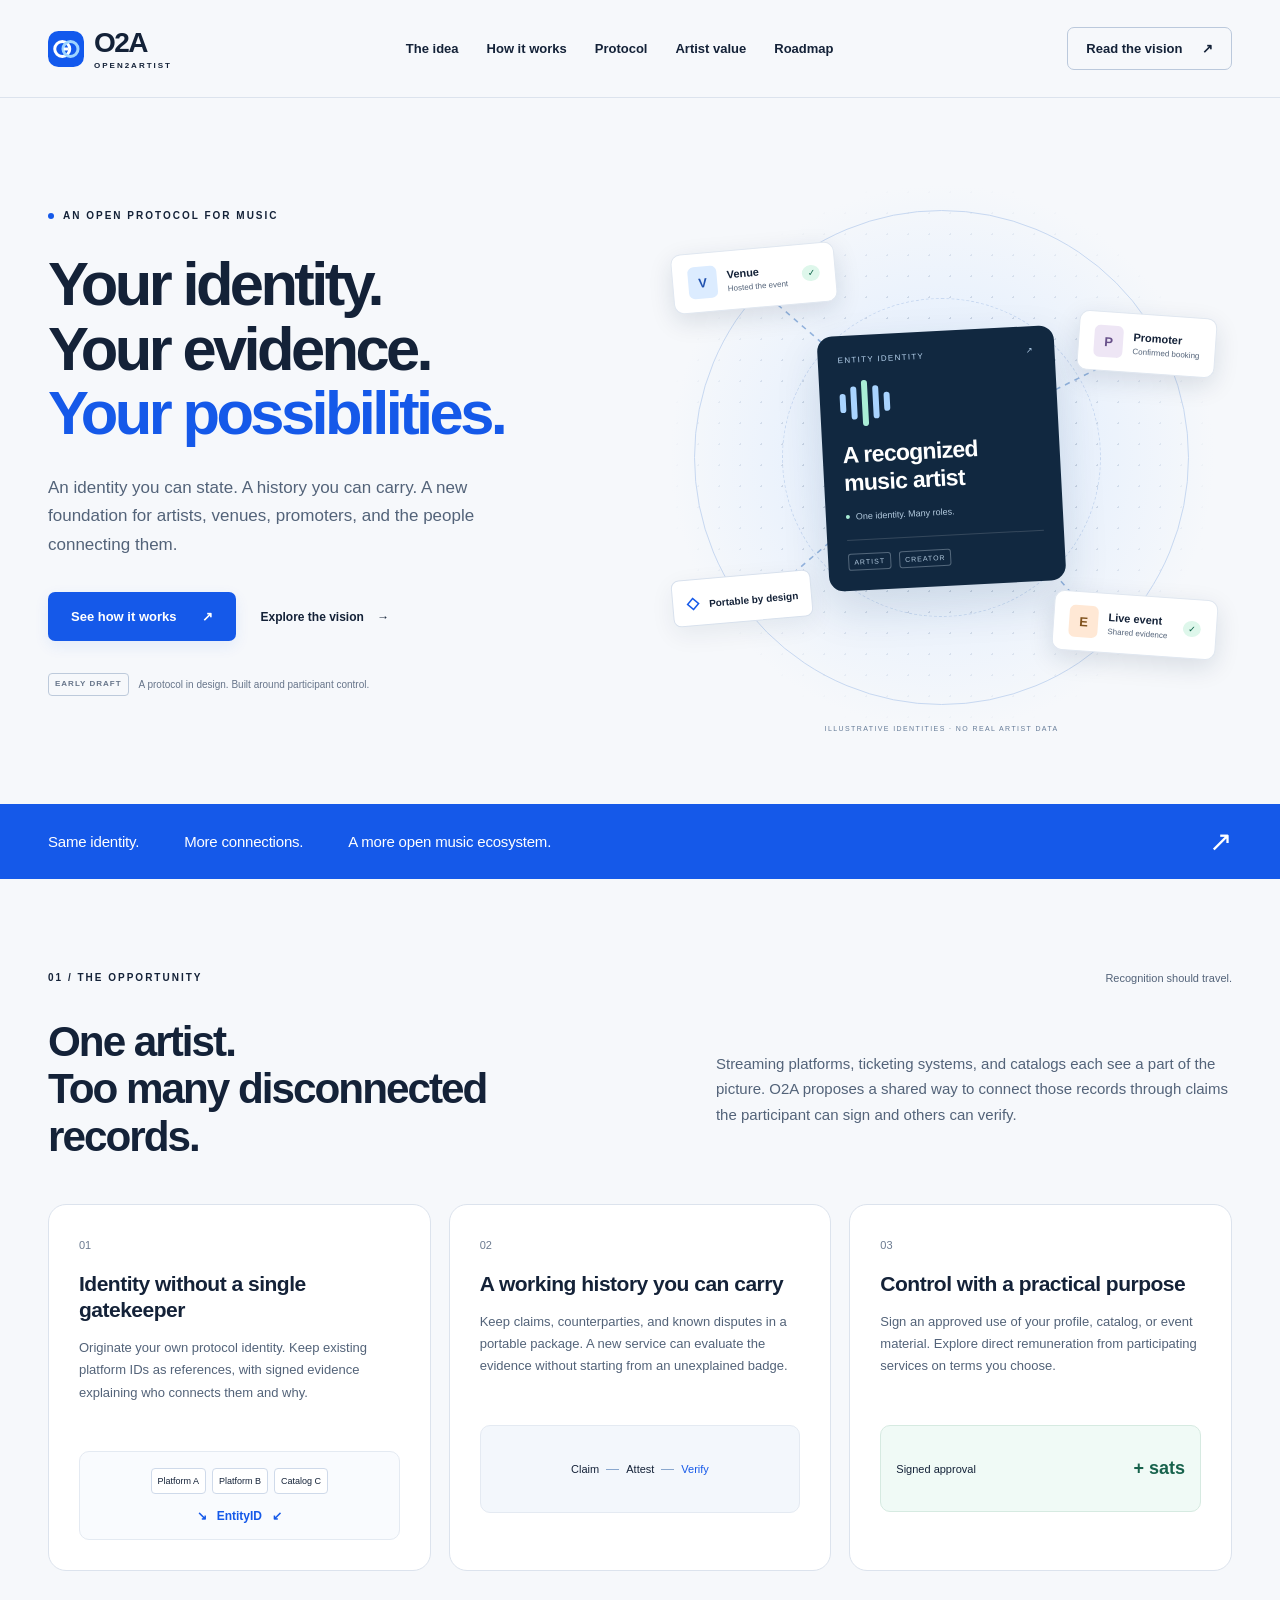
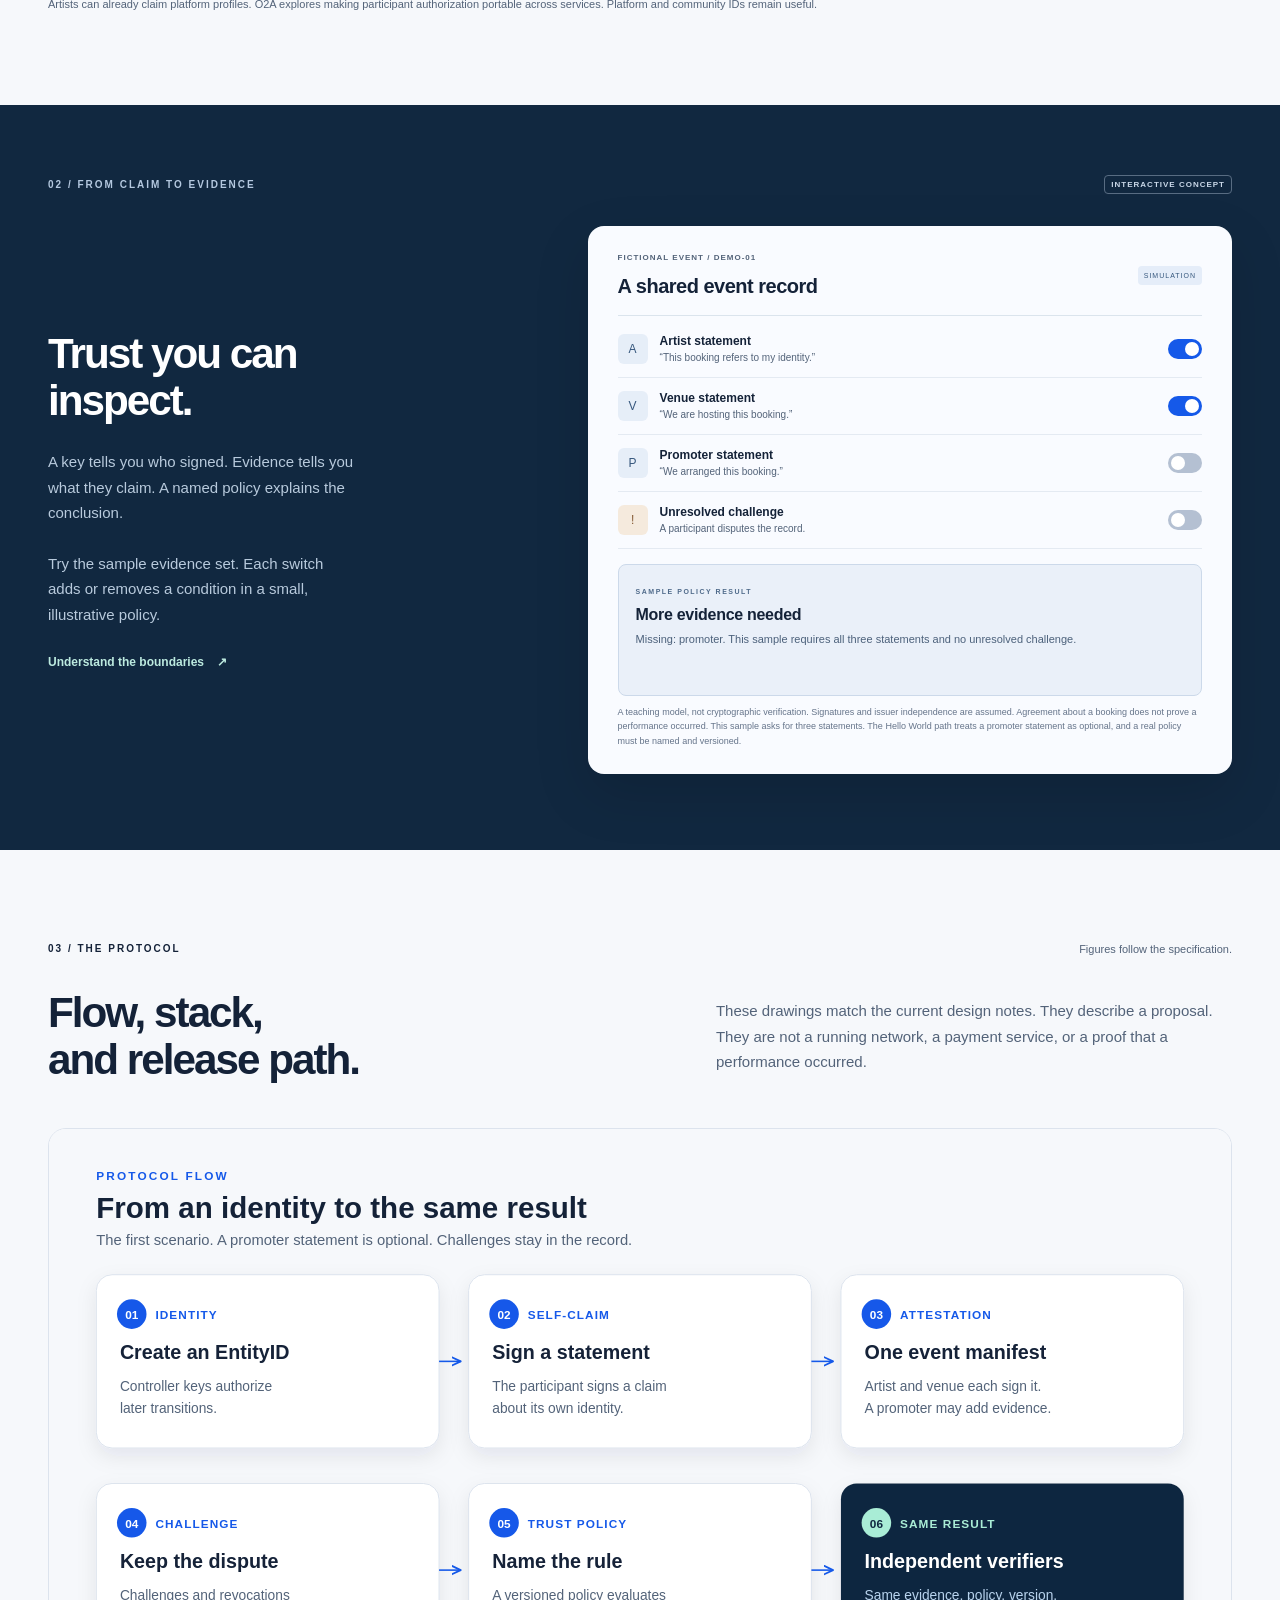
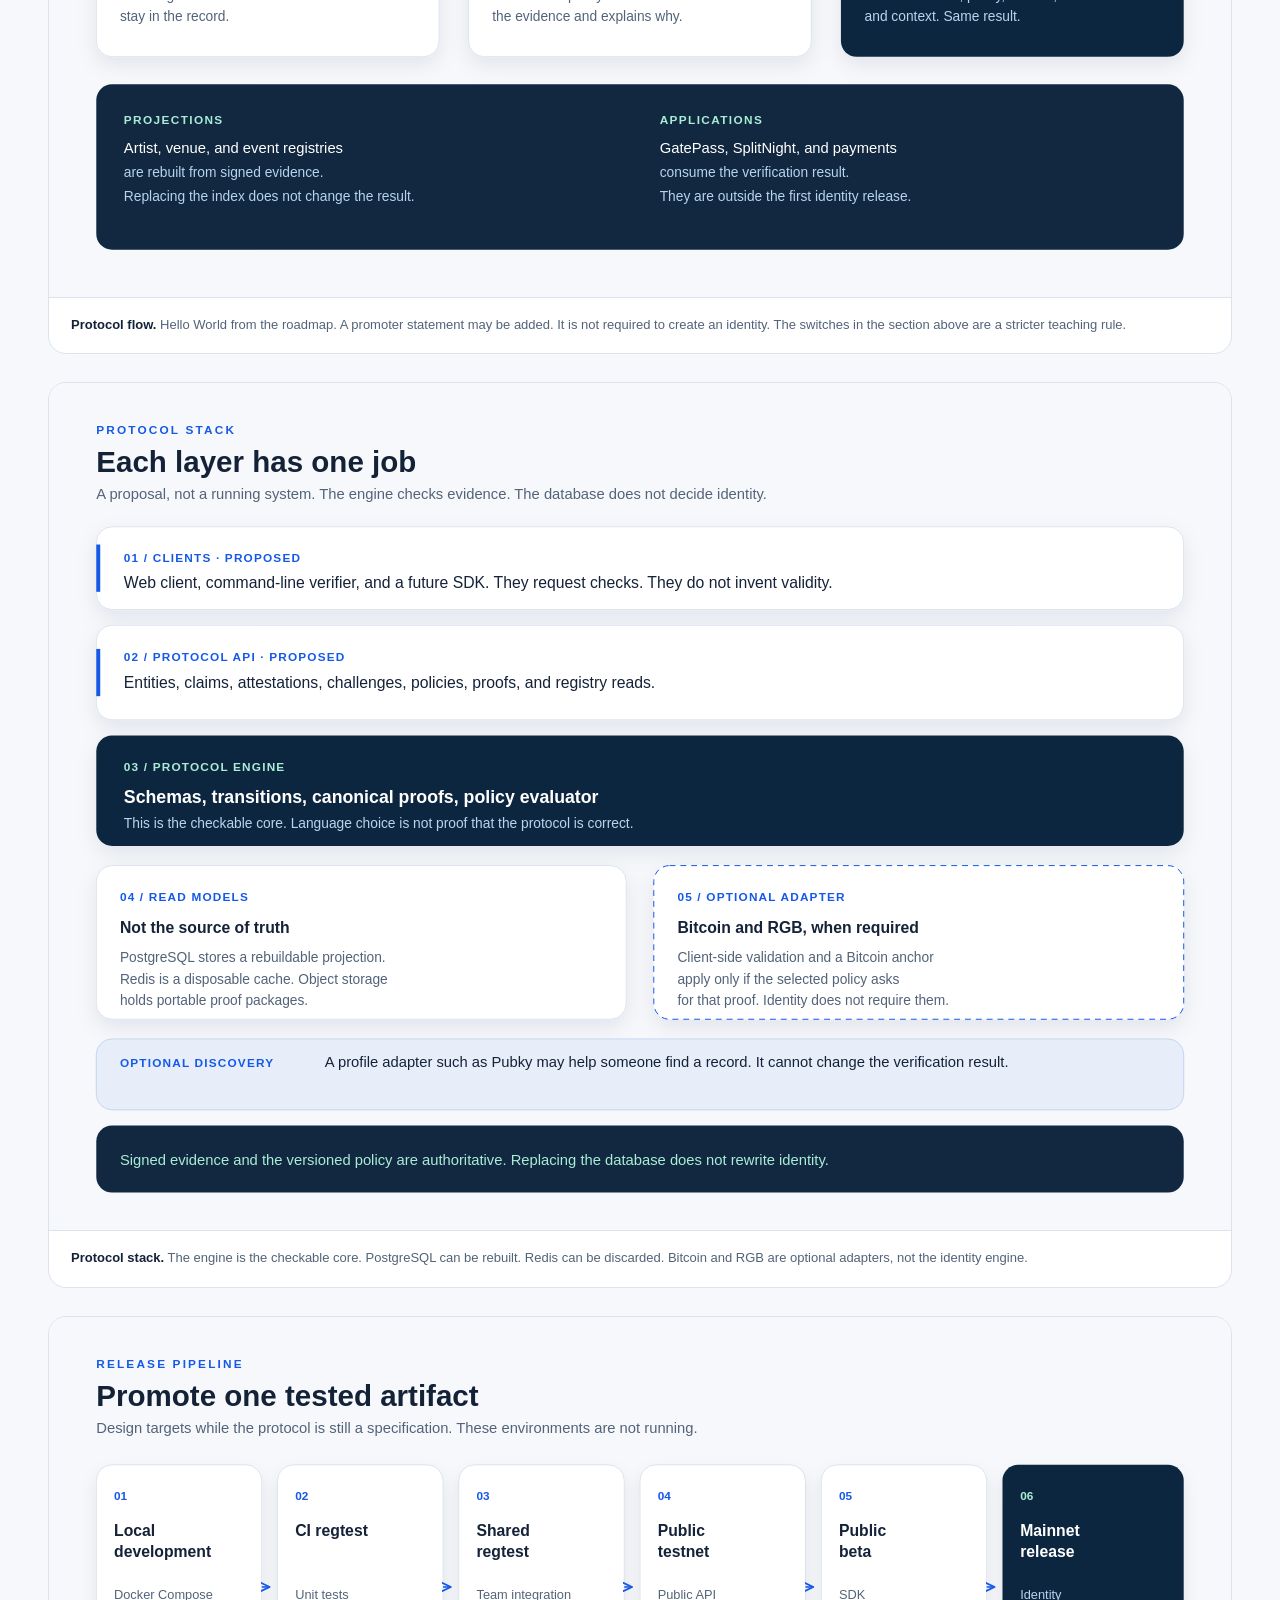
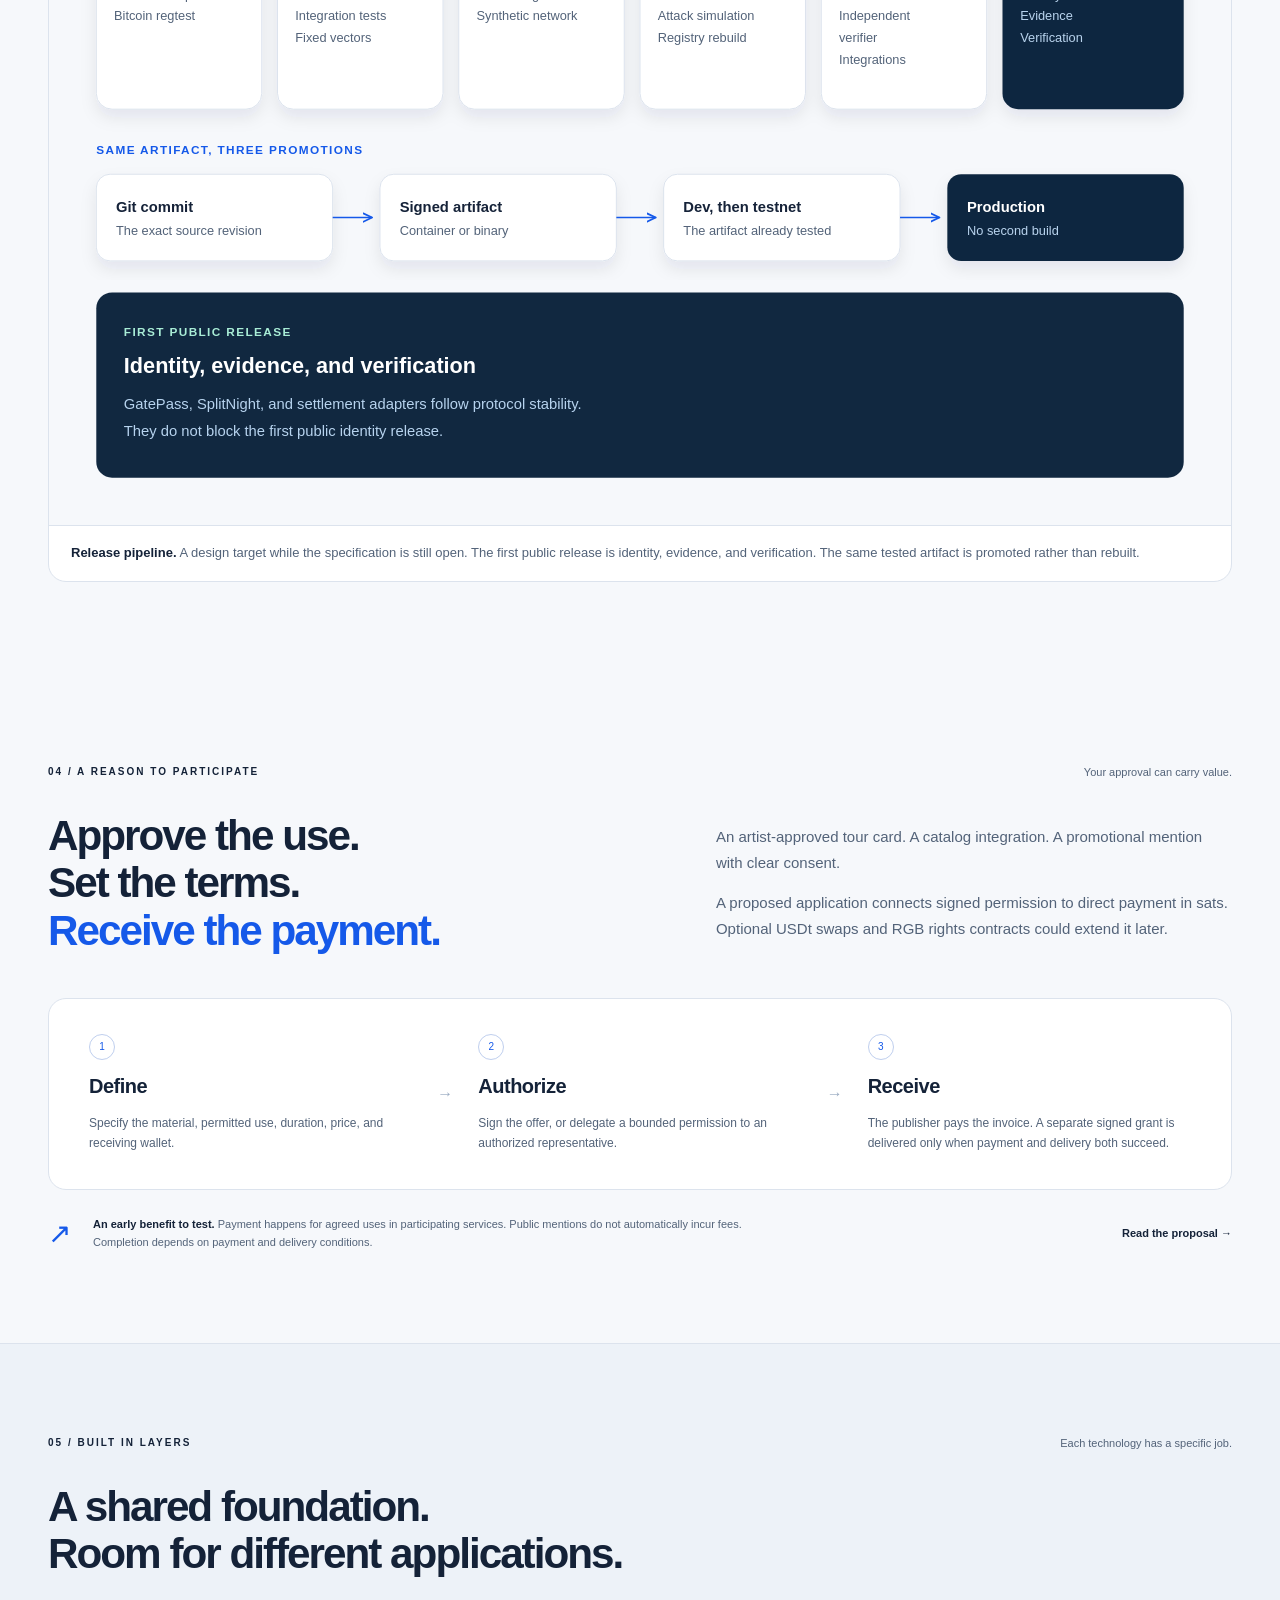
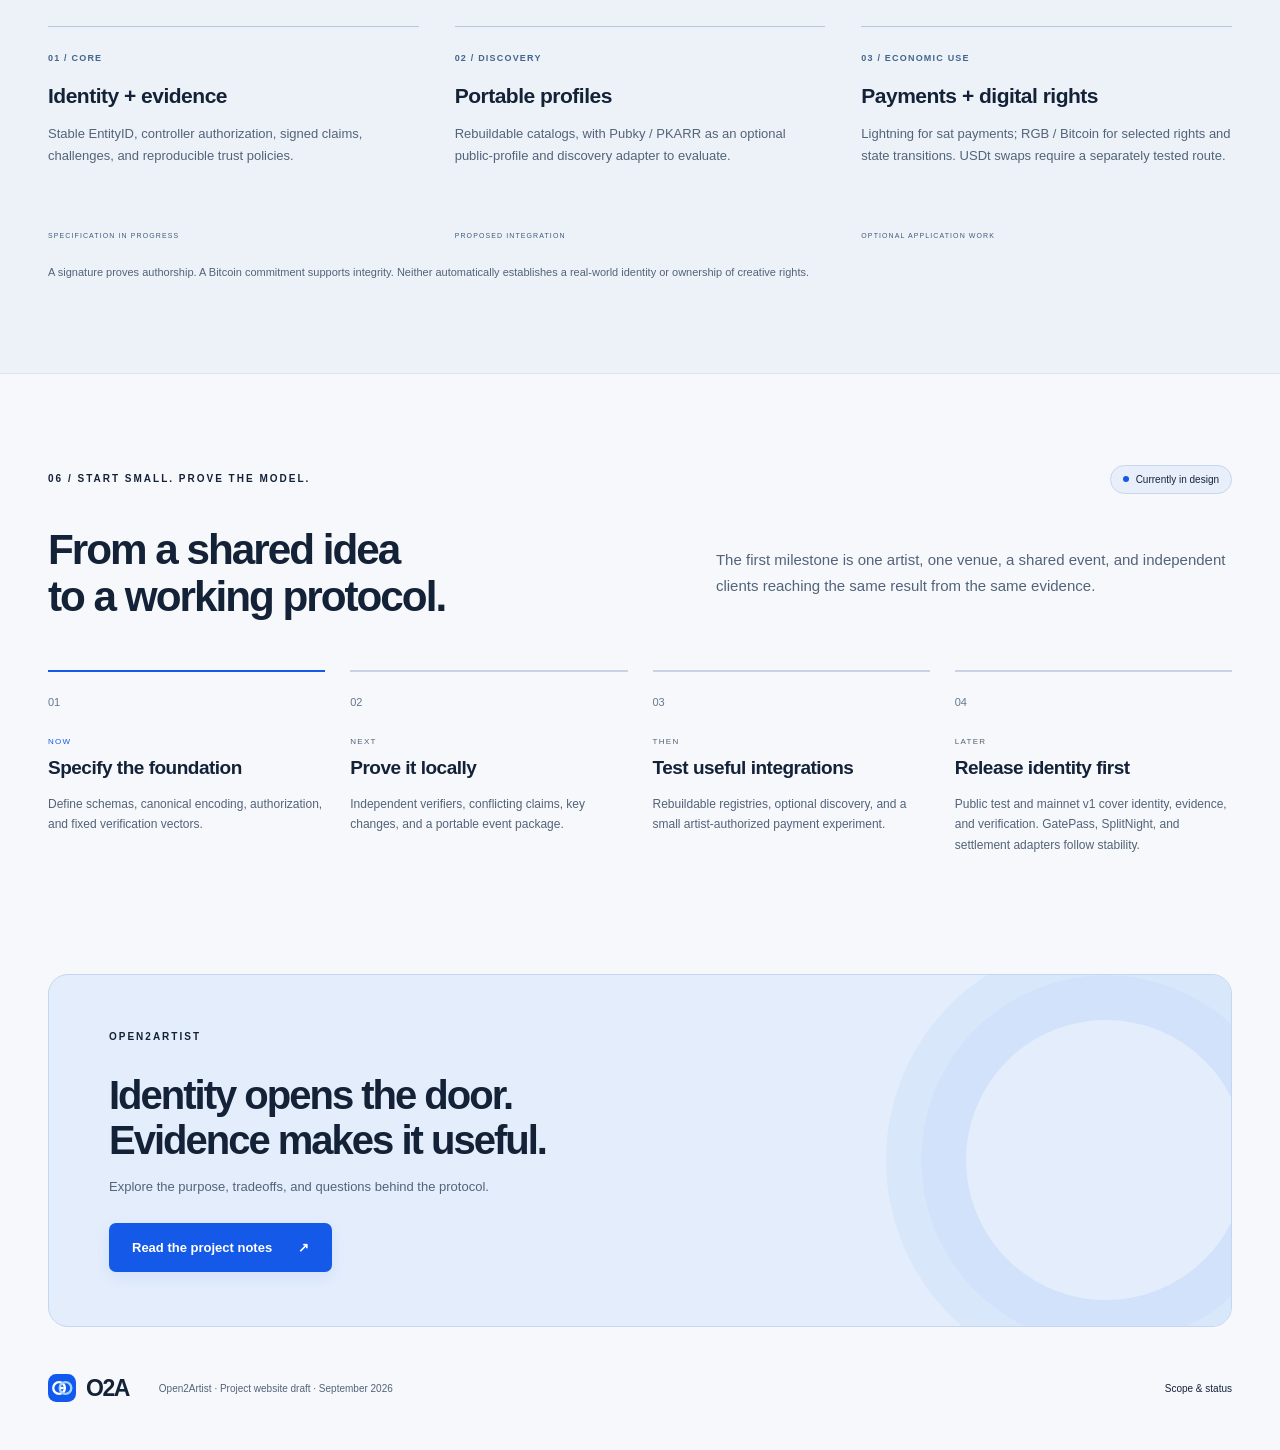
==== site/index.html @ 9af88894 "Align the site and diagrams with the specification. The Hello World path, stack authority boundary, " ====
<!doctype html>
<html lang="en">
<head>
  <meta charset="utf-8">
  <meta name="viewport" content="width=device-width, initial-scale=1">
  <meta name="description" content="Open2Artist is a proposed open protocol for artist-controlled identity, portable evidence, and new possibilities across the music ecosystem.">
  <meta name="robots" content="noindex, nofollow">
  <meta name="theme-color" content="#f6f8fb">
  <title>O2A — Identity that moves with you</title>
  <link rel="icon" href="assets/mark.svg" type="image/svg+xml">
  <link rel="stylesheet" href="assets/style.css">
  <script src="assets/site.js" defer></script>
</head>
<body>
  <a class="skip" href="#main">Skip to content</a>
  <header class="header">
    <a class="brand" href="index.html" aria-label="O2A Open2Artist home"><img src="assets/mark.svg" width="36" height="36" alt=""><span>O2A<span class="brand-sub">OPEN2ARTIST</span></span></a>
    <nav aria-label="Main navigation"><a href="#idea">The idea</a><a href="#evidence">How it works</a><a href="#protocol">Protocol</a><a href="#value">Artist value</a><a href="#roadmap">Roadmap</a></nav>
    <a class="nav-cta" href="guide.html">Read the vision <span aria-hidden="true">↗</span></a>
  </header>
  <main id="main">
    <section class="hero wrap" aria-labelledby="hero-title">
      <div class="hero-copy">
        <p class="eyebrow"><span class="dot"></span> AN OPEN PROTOCOL FOR MUSIC</p>
        <h1 id="hero-title">Your identity.<br>Your evidence.<br><span>Your possibilities.</span></h1>
        <p class="hero-text">An identity you can state. A history you can carry. A new foundation for artists, venues, promoters, and the people connecting them.</p>
        <div class="actions"><a class="button primary" href="#evidence">See how it works <span aria-hidden="true">↗</span></a><a class="text-link" href="guide.html">Explore the vision <span aria-hidden="true">→</span></a></div>
        <p class="draft-note"><span class="mini-tag">EARLY DRAFT</span> A protocol in design. Built around participant control.</p>
      </div>
      <div class="network" aria-label="Concept illustration: an artist connects signed evidence from a venue, promoter, and event to one portable identity.">
        <div class="network-grid"></div><div class="orbit orbit-one"></div><div class="orbit orbit-two"></div>
        <svg class="connections" viewBox="0 0 520 520" aria-hidden="true"><path d="M260 250L100 112M260 250L420 170M260 250L410 420M260 250L90 395"/><circle cx="181" cy="182" r="5"/><circle cx="342" cy="209" r="5"/><circle cx="332" cy="333" r="5"/><circle cx="171" cy="326" r="5"/></svg>
        <div class="node node-venue"><span class="node-icon">V</span><div><strong>Venue</strong><small>Hosted the event</small></div><span class="check" aria-label="signed">✓</span></div>
        <div class="node node-promoter"><span class="node-icon purple">P</span><div><strong>Promoter</strong><small>Confirmed booking</small></div></div>
        <div class="identity-card"><div class="identity-top"><span>ENTITY IDENTITY</span><span aria-hidden="true">↗</span></div><div class="artist-symbol" aria-hidden="true"><i></i><i></i><i></i><i></i><i></i></div><strong>A recognized<br>music artist</strong><div class="id-caption"><span class="dot"></span> One identity. Many roles.</div><div class="identity-bottom"><span>ARTIST</span><span>CREATOR</span></div></div>
        <div class="node node-event"><span class="node-icon peach">E</span><div><strong>Live event</strong><small>Shared evidence</small></div><span class="check" aria-label="signed">✓</span></div>
        <div class="proof-chip"><span class="proof-icon" aria-hidden="true">◇</span> Portable by design</div>
        <span class="network-caption">ILLUSTRATIVE IDENTITIES · NO REAL ARTIST DATA</span>
      </div>
    </section>
    <div class="principle-strip"><div class="wrap strip-inner"><span>Same identity.</span><span>More connections.</span><span>A more open music ecosystem.</span><span class="strip-arrow" aria-hidden="true">↗</span></div></div>

    <section class="section wrap" id="idea" aria-labelledby="idea-title">
      <div class="section-top"><p class="eyebrow">01 / THE OPPORTUNITY</p><span class="section-note">Recognition should travel.</span></div>
      <div class="split-heading"><h2 id="idea-title">One artist.<br>Too many disconnected records.</h2><p>Streaming platforms, ticketing systems, and catalogs each see a part of the picture. O2A proposes a shared way to connect those records through claims the participant can sign and others can verify.</p></div>
      <div class="problem-grid">
        <article class="problem-card"><span class="card-number">01</span><h3>Identity without a single gatekeeper</h3><p>Originate your own protocol identity. Keep existing platform IDs as references, with signed evidence explaining who connects them and why.</p><div class="mini-ids" aria-hidden="true"><span>Platform A</span><span>Platform B</span><span>Catalog C</span><b>↘ &nbsp; EntityID &nbsp; ↙</b></div></article>
        <article class="problem-card"><span class="card-number">02</span><h3>A working history you can carry</h3><p>Keep claims, counterparties, and known disputes in a portable package. A new service can evaluate the evidence without starting from an unexplained badge.</p><div class="mini-history" aria-hidden="true"><span>Claim</span><i></i><span>Attest</span><i></i><span>Verify</span></div></article>
        <article class="problem-card"><span class="card-number">03</span><h3>Control with a practical purpose</h3><p>Sign an approved use of your profile, catalog, or event material. Explore direct remuneration from participating services on terms you choose.</p><div class="mini-payment" aria-hidden="true"><span>Signed approval</span><b>+ sats</b></div></article>
      </div>
      <p class="section-footnote">Artists can already claim platform profiles. O2A explores making participant authorization portable across services. Platform and community IDs remain useful.</p>
    </section>

    <section class="evidence-section" id="evidence" aria-labelledby="evidence-title"><div class="wrap">
      <div class="section-top"><p class="eyebrow">02 / FROM CLAIM TO EVIDENCE</p><span class="mini-tag light">INTERACTIVE CONCEPT</span></div>
      <div class="evidence-layout"><div class="evidence-copy"><h2 id="evidence-title">Trust you can<br>inspect.</h2><p>A key tells you who signed. Evidence tells you what they claim. A named policy explains the conclusion.</p><p>Try the sample evidence set. Each switch adds or removes a condition in a small, illustrative policy.</p><a class="text-link on-dark" href="guide.html#verification">Understand the boundaries <span aria-hidden="true">↗</span></a></div>
        <div class="demo"><div class="demo-heading"><div><span class="eyebrow">FICTIONAL EVENT / DEMO-01</span><h3>A shared event record</h3></div><span class="demo-label">SIMULATION</span></div>
          <noscript><p>The controls require JavaScript. The initial example includes an artist and venue statement but no promoter statement; the sample policy is not yet satisfied.</p></noscript>
          <fieldset><legend class="sr-only">Sample evidence inputs</legend>
            <label class="evidence-row"><span class="evidence-icon">A</span><span><strong>Artist statement</strong><small>“This booking refers to my identity.”</small></span><input type="checkbox" name="artist" checked><span class="toggle" aria-hidden="true"></span></label>
            <label class="evidence-row"><span class="evidence-icon">V</span><span><strong>Venue statement</strong><small>“We are hosting this booking.”</small></span><input type="checkbox" name="venue" checked><span class="toggle" aria-hidden="true"></span></label>
            <label class="evidence-row"><span class="evidence-icon">P</span><span><strong>Promoter statement</strong><small>“We arranged this booking.”</small></span><input type="checkbox" name="promoter"><span class="toggle" aria-hidden="true"></span></label>
            <label class="evidence-row dispute-row"><span class="evidence-icon">!</span><span><strong>Unresolved challenge</strong><small>A participant disputes the record.</small></span><input type="checkbox" name="challenge"><span class="toggle" aria-hidden="true"></span></label>
          </fieldset>
          <div class="result" aria-live="polite" aria-atomic="true"><span class="result-label">SAMPLE POLICY RESULT</span><strong id="result-title">More evidence needed</strong><p id="result-detail">The promoter statement is missing. This sample requires all three statements and no unresolved challenge.</p></div>
          <p class="demo-disclaimer">A teaching model, not cryptographic verification. Signatures and issuer independence are assumed. Agreement about a booking does not prove a performance occurred. This sample asks for three statements. The Hello World path treats a promoter statement as optional, and a real policy must be named and versioned.</p>
        </div>
      </div>
    </div></section>

    <section class="section wrap" id="protocol" aria-labelledby="protocol-title">
      <div class="section-top"><p class="eyebrow">03 / THE PROTOCOL</p><span class="section-note">Figures follow the specification.</span></div>
      <div class="split-heading"><h2 id="protocol-title">Flow, stack,<br>and release path.</h2><p>These drawings match the current design notes. They describe a proposal. They are not a running network, a payment service, or a proof that a performance occurred.</p></div>
      <p class="diagram-hint">Swipe each figure sideways to read it.</p>
      <div class="diagram-list">
        <figure class="diagram" id="flow">
          <img src="assets/protocol-flow.svg" width="1200" height="780" alt="Protocol flow in six steps: create an EntityID, sign a self-claim, have the artist and venue sign one event manifest with an optional promoter statement, keep challenges on the record, evaluate a named policy, and require independent verifiers to return the same result. Registries are projections. Applications sit outside the first identity release.">
          <figcaption><strong>Protocol flow.</strong> Hello World from the roadmap. A promoter statement may be added. It is not required to create an identity. The switches in the section above are a stricter teaching rule.</figcaption>
        </figure>
        <figure class="diagram" id="stack">
          <img src="assets/protocol-stack.svg" width="1200" height="860" alt="Proposed protocol stack: clients and a protocol API call a protocol engine of schemas, transitions, canonical proofs, and a policy evaluator. PostgreSQL, Redis, and object storage are read models, not authority. Bitcoin and RGB apply only when a policy requires that proof. A discovery adapter such as Pubky cannot change the verification result.">
          <figcaption><strong>Protocol stack.</strong> The engine is the checkable core. PostgreSQL can be rebuilt. Redis can be discarded. Bitcoin and RGB are optional adapters, not the identity engine.</figcaption>
        </figure>
        <figure class="diagram" id="pipeline">
          <img src="assets/protocol-pipeline.svg" width="1200" height="820" alt="Proposed release pipeline: local development, CI regtest, shared regtest, public testnet, public beta, then a mainnet release limited to identity, evidence, and verification. One signed artifact is promoted from a git commit through dev and testnet to production. GatePass and SplitNight do not block that release.">
          <figcaption><strong>Release pipeline.</strong> A design target while the specification is still open. The first public release is identity, evidence, and verification. The same tested artifact is promoted rather than rebuilt.</figcaption>
        </figure>
      </div>
    </section>

    <section class="section wrap" id="value" aria-labelledby="value-title">
      <div class="section-top"><p class="eyebrow">04 / A REASON TO PARTICIPATE</p><span class="section-note">Your approval can carry value.</span></div>
      <div class="split-heading"><h2 id="value-title">Approve the use.<br>Set the terms.<br><span class="blue">Receive the payment.</span></h2><div><p>An artist-approved tour card. A catalog integration. A promotional mention with clear consent.</p><p>A proposed application connects signed permission to direct payment in sats. Optional USDt swaps and RGB rights contracts could extend it later.</p></div></div>
      <div class="permission-flow"><article><span class="step-number">1</span><h3>Define</h3><p>Specify the material, permitted use, duration, price, and receiving wallet.</p></article><span class="flow-arrow" aria-hidden="true">→</span><article><span class="step-number">2</span><h3>Authorize</h3><p>Sign the offer, or delegate a bounded permission to an authorized representative.</p></article><span class="flow-arrow" aria-hidden="true">→</span><article><span class="step-number">3</span><h3>Receive</h3><p>The publisher pays the invoice. A separate signed grant is delivered only when payment and delivery both succeed.</p></article></div>
      <div class="value-note"><span class="note-symbol" aria-hidden="true">↗</span><p><strong>An early benefit to test.</strong> Payment happens for agreed uses in participating services. Public mentions do not automatically incur fees. Completion depends on payment and delivery conditions.</p><a href="guide.html#payments">Read the proposal <span aria-hidden="true">→</span></a></div>
    </section>

    <section class="technology-section"><div class="wrap section" aria-labelledby="technology-title"><div class="section-top"><p class="eyebrow">05 / BUILT IN LAYERS</p><span class="section-note">Each technology has a specific job.</span></div><h2 id="technology-title">A shared foundation.<br>Room for different applications.</h2><div class="tech-grid"><article><span class="tech-icon">01 / CORE</span><h3>Identity + evidence</h3><p>Stable EntityID, controller authorization, signed claims, challenges, and reproducible trust policies.</p><span class="status-label">SPECIFICATION IN PROGRESS</span></article><article><span class="tech-icon">02 / DISCOVERY</span><h3>Portable profiles</h3><p>Rebuildable catalogs, with Pubky / PKARR as an optional public-profile and discovery adapter to evaluate.</p><span class="status-label">PROPOSED INTEGRATION</span></article><article><span class="tech-icon">03 / ECONOMIC USE</span><h3>Payments + digital rights</h3><p>Lightning for sat payments; RGB / Bitcoin for selected rights and state transitions. USDt swaps require a separately tested route.</p><span class="status-label">OPTIONAL APPLICATION WORK</span></article></div><p class="section-footnote">A signature proves authorship. A Bitcoin commitment supports integrity. Neither automatically establishes a real-world identity or ownership of creative rights.</p></div></section>

    <section class="section wrap" id="roadmap" aria-labelledby="roadmap-title"><div class="section-top"><p class="eyebrow">06 / START SMALL. PROVE THE MODEL.</p><span class="status-pill"><span class="dot"></span> Currently in design</span></div><div class="split-heading"><h2 id="roadmap-title">From a shared idea<br>to a working protocol.</h2><p>The first milestone is one artist, one venue, a shared event, and independent clients reaching the same result from the same evidence.</p></div><ol class="roadmap"><li class="current"><span class="roadmap-num">01</span><div><span class="roadmap-label">NOW</span><h3>Specify the foundation</h3><p>Define schemas, canonical encoding, authorization, and fixed verification vectors.</p></div></li><li><span class="roadmap-num">02</span><div><span class="roadmap-label">NEXT</span><h3>Prove it locally</h3><p>Independent verifiers, conflicting claims, key changes, and a portable event package.</p></div></li><li><span class="roadmap-num">03</span><div><span class="roadmap-label">THEN</span><h3>Test useful integrations</h3><p>Rebuildable registries, optional discovery, and a small artist-authorized payment experiment.</p></div></li><li><span class="roadmap-num">04</span><div><span class="roadmap-label">LATER</span><h3>Release identity first</h3><p>Public test and mainnet v1 cover identity, evidence, and verification. GatePass, SplitNight, and settlement adapters follow stability.</p></div></li></ol></section>

    <section class="closing wrap"><p class="eyebrow">OPEN2ARTIST</p><h2>Identity opens the door.<br>Evidence makes it useful.</h2><p>Explore the purpose, tradeoffs, and questions behind the protocol.</p><a class="button primary" href="guide.html">Read the project notes <span aria-hidden="true">↗</span></a><span class="closing-orbit" aria-hidden="true"></span></section>
  </main>
  <footer class="footer wrap"><a class="brand" href="index.html"><img src="assets/mark.svg" width="28" height="28" alt=""><span>O2A</span></a><p>Open2Artist · Project website draft · September 2026</p><a href="guide.html#status">Scope &amp; status</a></footer>
</body>
</html>
---- site/assets/style.css ----
:root{--ink:#142238;--muted:#536379;--blue:#1559e9;--line:#dce3ed;--paper:#f6f8fb;--mint:#a9edd6;--navy:#112840;--radius:18px}
*{box-sizing:border-box}html{scroll-behavior:smooth;scroll-padding-top:105px}body{margin:0;color:var(--ink);background:var(--paper);font-family:Inter,"Helvetica Neue",Arial,sans-serif;-webkit-font-smoothing:antialiased}a{color:inherit;text-decoration:none}a,button,input{-webkit-tap-highlight-color:transparent}a:focus-visible,button:focus-visible{outline:3px solid var(--blue);outline-offset:6px}a:hover{text-decoration:underline;text-underline-offset:5px}.wrap{width:min(1200px,calc(100% - 96px));margin-inline:auto}.skip{position:fixed;left:20px;top:-100px;background:white;padding:15px;z-index:20}.skip:focus{top:15px}.sr-only{position:absolute;width:1px;height:1px;overflow:hidden;clip-path:inset(50%);white-space:nowrap}.header{height:98px;display:flex;align-items:center;justify-content:space-between;gap:24px;padding:0 48px;max-width:1440px;margin:auto;border-bottom:1px solid var(--line)}.brand{display:flex;align-items:center;gap:10px;font-size:28px;font-weight:800;letter-spacing:-1.5px;text-decoration:none!important}.brand-sub{display:block;font-size:8px;letter-spacing:2px;margin-top:2px}.header nav{display:flex;gap:28px;font-size:13px;font-weight:600}.nav-cta{font-size:13px;font-weight:700;border:1px solid #bbc9dc;padding:13px 18px;border-radius:7px}.nav-cta span{margin-left:16px}.hero{display:grid;grid-template-columns:1.05fr 1fr;gap:25px;align-items:center;padding-block:84px 72px}.eyebrow{font-size:10px;letter-spacing:2px;font-weight:750;line-height:1.6;margin:0 0 28px;display:flex;align-items:center;gap:9px}.dot{display:inline-block;flex:none;width:6px;height:6px;border-radius:50%;background:var(--blue)}h1{font-size:clamp(45px,4.8vw,68px);font-weight:650;letter-spacing:-3.6px;line-height:1.05;margin:0 0 28px}h1>span,.blue{color:var(--blue)}.hero-text{max-width:445px;font-size:17px;line-height:1.7;color:var(--muted);margin-bottom:32px}.actions{display:flex;gap:24px;align-items:center}.button{display:inline-flex;align-items:center;justify-content:center;gap:26px;padding:17px 23px;font-size:13px;font-weight:700;border-radius:7px}.button.primary{background:var(--blue);color:white;box-shadow:0 5px 15px #1459ed16}.button:hover{background:#0e47c4;text-decoration:none}.text-link{font-size:12px;font-weight:700}.text-link span{margin-left:10px}.draft-note{display:flex;align-items:center;gap:10px;color:#67758a;font-size:10px;margin-top:32px;line-height:1.6}.mini-tag{display:inline-block;font-size:8px;letter-spacing:1px;font-weight:700;border:1px solid #bdcadb;border-radius:4px;padding:4px 6px;white-space:nowrap}.network{position:relative;aspect-ratio:1;isolation:isolate;max-width:550px;width:100%;background:radial-gradient(ellipse at center,#dbeafe 0,transparent 70%)}.network-grid{position:absolute;inset:0;background-image:radial-gradient(#c5d1e2 1px,transparent 1px);background-size:21px 21px;mask-image:radial-gradient(ellipse,#000 35%,transparent 72%)}.orbit{border:1px solid #c7d8f1;border-radius:50%;position:absolute;inset:5%;z-index:-1}.orbit-two{inset:21%;border-style:dashed}.connections{position:absolute;inset:0;width:100%;height:100%;overflow:visible}.connections path{stroke:#95b5df;stroke-width:1.5;fill:none;stroke-dasharray:5 5}.connections circle{fill:#1559e9;stroke:var(--paper);stroke-width:3}.identity-card{position:absolute;width:43%;left:28.5%;top:27%;background:var(--navy);color:white;border-radius:15px;padding:20px;box-shadow:0 18px 45px #12315322;transform:rotate(-3deg)}.identity-top{font-size:8px;letter-spacing:1.3px;display:flex;justify-content:space-between;color:#b7d3ee}.identity-card>strong{font-size:23px;letter-spacing:-.7px;line-height:1.2;display:block}.artist-symbol{height:53px;display:flex;align-items:center;gap:5px;margin:12px 0}.artist-symbol i{display:block;background:#a9d4ff;width:6px;height:19px;border-radius:8px}.artist-symbol i:nth-child(2),.artist-symbol i:nth-child(4){height:33px}.artist-symbol i:nth-child(3){height:46px;background:var(--mint)}.id-caption{font-size:9px;display:flex;align-items:center;gap:6px;margin-top:15px;color:#b4cbdf}.id-caption .dot{background:var(--mint);width:4px;height:4px}.identity-bottom{display:flex;gap:8px;border-top:1px solid #35485c;margin-top:18px;padding-top:13px;font-size:7px;letter-spacing:1px;color:#b4cbdf}.identity-bottom span{border:1px solid #53677b;padding:4px 5px;border-radius:3px}.node{position:absolute;display:flex;align-items:center;gap:10px;background:white;border:1px solid #e0e7f0;border-radius:10px;padding:13px 15px;box-shadow:0 8px 25px #112b4820;z-index:2}.node strong{display:block;font-size:11px}.node small{display:block;font-size:8px;margin-top:4px;color:var(--muted)}.node-icon{display:grid;place-items:center;flex:none;background:#dcecff;color:#2152af;font-weight:700;font-size:13px;width:29px;height:32px;border-radius:6px}.node-icon.purple{color:#68508a;background:#eee6f5}.node-icon.peach{background:#ffe8d5;color:#80521d}.node-venue{left:1%;top:12%;transform:rotate(-5deg)}.node-promoter{right:0;top:24%;transform:rotate(4deg)}.node-event{right:0;bottom:14%;transform:rotate(4deg)}.check{background:#def7eb;color:#0b6247;font-size:9px;padding:3px 5px;border-radius:50%;margin-left:5px}.proof-chip{position:absolute;left:1%;bottom:20%;font-size:10px;font-weight:600;background:white;border:1px solid #d8e1ed;box-shadow:0 8px 25px #112b4812;padding:13px;border-radius:8px;transform:rotate(-5deg)}.proof-icon{color:var(--blue);font-size:16px;margin-right:8px}.network-caption{position:absolute;bottom:0;left:0;width:100%;text-align:center;font-size:7px;letter-spacing:1.4px;color:#667c98}.principle-strip{background:var(--blue);color:white}.strip-inner{display:flex;align-items:center;gap:45px;min-height:75px;font-size:15px;font-weight:500;letter-spacing:-.2px}.strip-arrow{font-size:28px;margin-left:auto}.section{padding-block:91px}.section-top{display:flex;align-items:center;justify-content:space-between;gap:20px;margin-bottom:32px}.section-top .eyebrow{margin:0}.section-note{font-size:11px;color:var(--muted)}h2{font-size:clamp(32px,3.3vw,46px);font-weight:550;line-height:1.12;letter-spacing:-2px;margin:0}h3{font-size:21px;line-height:1.25;letter-spacing:-.5px;font-weight:600;margin:18px 0 14px}p{line-height:1.7}.split-heading{display:grid;grid-template-columns:1.12fr 1fr;gap:90px;align-items:center;margin-bottom:44px}.split-heading p{font-size:15px;color:var(--muted);margin:0}.split-heading p+p{margin-top:15px}.problem-grid{display:grid;grid-template-columns:repeat(3,1fr);gap:18px}.problem-card{padding:30px;background:white;border:1px solid var(--line);border-radius:var(--radius)}.card-number{font-size:11px;color:#6c7b91}.problem-card p{font-size:13px;color:var(--muted);margin-bottom:28px;min-height:86px}.mini-ids{display:flex;flex-wrap:wrap;gap:6px;justify-content:center;border:1px solid #e4eaf2;border-radius:10px;padding:16px 9px;background:#f9fbfe;font-size:9px}.mini-ids span{border:1px solid #cfdaea;background:white;padding:7px 6px;border-radius:4px}.mini-ids b{width:100%;text-align:center;font-weight:600;color:var(--blue);font-size:12px;margin-top:9px}.mini-history{display:flex;align-items:center;justify-content:center;gap:7px;background:#f3f7fc;border:1px solid #e4eaf2;padding:37px 9px;border-radius:10px;font-size:11px}.mini-history i{width:13px;height:1px;background:#89a7ce}.mini-history span:last-child{color:var(--blue)}.mini-payment{background:#f0faf6;border:1px solid #d6eae1;border-radius:10px;display:flex;justify-content:space-between;align-items:center;gap:10px;padding:32px 15px;font-size:11px}.mini-payment b{font-size:18px;color:#17624c}.section-footnote{font-size:11px;color:var(--muted);max-width:780px;margin:24px 0 0}.diagram-hint{display:none}.diagram-list{display:flex;flex-direction:column;gap:28px}.diagram{margin:0;background:#fff;border:1px solid var(--line);border-radius:18px;overflow:auto}.diagram img{display:block;width:100%;min-width:920px;height:auto}.diagram figcaption{padding:16px 22px 18px;font-size:13px;color:var(--muted);line-height:1.65;border-top:1px solid var(--line)}.diagram figcaption strong{color:var(--ink)}
.evidence-section{background:var(--navy);color:white;padding:70px 0 76px}.evidence-section .eyebrow{color:#b4c8df}.mini-tag.light{border-color:#586c82;color:#cad8e8}.evidence-layout{display:grid;grid-template-columns:.8fr 1.2fr;gap:110px;align-items:center}.evidence-copy p{color:#b8cadc;font-size:15px;max-width:310px;margin:25px 0}.on-dark{color:#bceadf}.demo{background:#f9fbff;color:var(--ink);border-radius:16px;padding:26px 30px;box-shadow:0 20px 55px #0002}.demo-heading{display:flex;align-items:center;justify-content:space-between;gap:8px;border-bottom:1px solid #dbe4ed;padding-bottom:16px}.demo-heading .eyebrow{font-size:8px;color:var(--muted);letter-spacing:1px;margin:0}.demo-heading h3{margin:9px 0 0;font-size:20px}.demo-label{font-size:7px;letter-spacing:1px;background:#e5edf9;padding:6px;border-radius:4px;color:#36577d}.demo fieldset{border:0;margin:5px 0 15px;padding:0}.evidence-row{position:relative;display:flex;align-items:center;gap:12px;cursor:pointer;padding:13px 0;border-bottom:1px solid #e4eaf2}.evidence-icon{width:30px;height:30px;border-radius:6px;background:#e6eef8;display:grid;place-items:center;font-size:12px;color:#36577d;flex:none}.evidence-row strong{font-size:12px;display:block}.evidence-row small{font-size:10px;color:var(--muted);display:block;margin-top:4px}.evidence-row input{position:absolute;right:0;width:36px;height:24px;opacity:0;cursor:pointer}.toggle{pointer-events:none;width:34px;height:20px;border-radius:20px;background:#b4c0d2;margin-left:auto;position:relative;flex:none}.toggle:before{content:"";position:absolute;top:3px;left:3px;width:14px;height:14px;background:white;border-radius:50%;transition:transform .2s}.evidence-row input:checked+.toggle{background:var(--blue)}.evidence-row input:checked+.toggle:before{transform:translateX(14px)}.evidence-row input:focus-visible+.toggle{outline:3px solid #1559e9;outline-offset:4px}.dispute-row .evidence-icon{color:#855b35;background:#f5eadd}.result{background:#eaf0f9;border:1px solid #ccd9ea;border-radius:8px;padding:15px 17px;min-height:132px}.result-label{font-size:7px;letter-spacing:1.5px;font-weight:700;color:#506b8b}.result strong{display:block;font-size:16px;margin-top:8px;letter-spacing:-.3px}.result p{font-size:11px;margin:7px 0 0;color:#4c617b;line-height:1.6}.result[data-state=supported]{background:#e3f6ee;border-color:#b4dfcd}.result[data-state=challenged]{background:#fff0de;border-color:#e2caa9}.demo-disclaimer{font-size:9px;color:#65748a;line-height:1.6;margin-bottom:0}.permission-flow{display:flex;align-items:center;gap:25px;background:white;border:1px solid var(--line);border-radius:var(--radius);padding:35px 40px}.permission-flow article{flex:1}.step-number{font-size:10px;color:var(--blue);border:1px solid #bfcfee;border-radius:50%;width:26px;height:26px;display:grid;place-items:center}.permission-flow h3{font-size:20px;margin-top:14px}.permission-flow p{font-size:12px;color:var(--muted);margin-bottom:0}.flow-arrow{color:#9bacc2}.value-note{display:flex;align-items:center;gap:22px;padding:25px 0 0}.note-symbol{font-size:28px;color:var(--blue)}.value-note p{font-size:11px;color:var(--muted);max-width:700px;margin:0}.value-note strong{color:var(--ink)}.value-note a{font-size:11px;white-space:nowrap;margin-left:auto;font-weight:600}.technology-section{background:#edf2f8;border-block:1px solid var(--line)}.tech-grid{display:grid;grid-template-columns:repeat(3,1fr);gap:36px;margin-top:48px}.tech-grid article{border-top:1px solid #b6c8df;padding-top:20px}.tech-icon{font-size:9px;letter-spacing:1.2px;color:#44658c;font-weight:700}.tech-grid p{font-size:13px;color:var(--muted);min-height:89px}.status-label{display:block;font-size:7px;letter-spacing:1.1px;color:#405b7b;margin-top:20px}.status-pill{font-size:10px;background:#e8effa;border:1px solid #c7d6ed;padding:8px 12px;border-radius:20px;display:flex;align-items:center;gap:7px}.roadmap{display:grid;grid-template-columns:repeat(4,1fr);padding:0;list-style:none;gap:25px;margin-top:50px}.roadmap li{border-top:2px solid #c8d4e3;padding-top:20px}.roadmap .current{border-color:var(--blue)}.roadmap-num{font-size:11px;color:#667990}.roadmap-label{display:block;margin-top:27px;font-size:8px;letter-spacing:1.3px;color:var(--muted)}.current .roadmap-label{color:var(--blue)}.roadmap h3{font-size:19px;margin-top:10px}.roadmap p{font-size:12px;color:var(--muted)}.closing{position:relative;background:#e3edfc;padding:54px 60px;border:1px solid #c5d6f0;border-radius:20px;overflow:hidden;isolation:isolate}.closing h2{font-size:40px;max-width:680px}.closing p:not(.eyebrow){font-size:13px;color:var(--muted)}.closing .button{margin-top:12px}.closing-orbit{position:absolute;width:370px;height:370px;border:45px solid #d1e2fa;border-radius:50%;right:-60px;top:0;z-index:-1;box-shadow:0 0 0 35px #d9e7fb}.footer{display:flex;align-items:center;gap:30px;padding-block:43px}.footer .brand{font-size:23px}.footer p{font-size:10px;color:var(--muted)}.footer>a:last-child{margin-left:auto;font-size:10px}.guide-hero{padding-top:70px;padding-bottom:55px;border-bottom:1px solid var(--line)}.guide-hero h1{font-size:56px;max-width:800px}.guide-hero>p:last-child{max-width:650px;font-size:17px;color:var(--muted)}.guide-layout{display:grid;grid-template-columns:215px 1fr;gap:65px;padding-block:55px 85px}.guide-toc{position:sticky;top:28px;align-self:start;display:flex;flex-direction:column;gap:17px;font-size:12px;color:var(--muted)}.guide-toc strong{color:var(--ink);font-size:9px;letter-spacing:1px;margin-bottom:7px}.guide-body{max-width:790px}.guide-body section{margin-bottom:52px;scroll-margin-top:35px}.guide-body h2{font-size:32px;margin-bottom:20px;letter-spacing:-1px}.guide-body h3{font-size:19px;margin-top:27px}.guide-body p,.guide-body li{font-size:15px;line-height:1.8;color:var(--muted)}.guide-body ul,.guide-body ol{padding-left:20px}.guide-body li{margin-bottom:8px}.guide-body a{color:var(--blue);text-decoration:underline;text-underline-offset:3px}.guide-callout{background:#e7eef9;padding:20px 24px;border-left:3px solid var(--blue);border-radius:0 8px 8px 0}.guide-body .guide-callout p{margin:0;font-size:14px}.source-list{border-top:1px solid var(--line);padding-top:22px}.guide-body .source-list p{font-size:12px}
@media(min-width:1500px){.hero{padding-block:100px}.network{max-width:570px}h1{font-size:70px}}
@media(max-width:1050px){.wrap{width:calc(100% - 64px)}.header{padding-inline:32px}.header nav{gap:18px}.hero{gap:5px;padding-top:65px}h1{font-size:51px;letter-spacing:-2.7px}.hero-text{font-size:15px}.actions{gap:18px}.button{padding:15px 17px;gap:14px}.network{min-width:0}.node{padding:10px;gap:7px}.node-venue{left:0}.identity-card{padding:16px}.identity-card>strong{font-size:20px}.identity-top{font-size:6px}.id-caption{font-size:7px}.identity-bottom{font-size:6px}.node strong{font-size:10px}.node small{font-size:7px}.node-icon{width:23px;height:27px}.proof-chip{font-size:8px}.split-heading{gap:40px}.problem-card{padding:23px}.problem-card p{min-height:110px}.evidence-layout{gap:55px}.demo{padding:24px}.strip-inner{gap:27px;font-size:13px}.tech-grid{gap:24px}.tech-grid p{min-height:112px}.guide-layout{gap:35px}}
@media(max-width:780px){.diagram-hint{display:block;margin:-8px 0 18px;font-size:12px;color:var(--muted)}.wrap{width:calc(100% - 40px)}.header{padding:20px;height:auto;flex-wrap:wrap;gap:18px}.header .brand{font-size:25px}.header nav{order:3;width:100%;flex-wrap:wrap;justify-content:space-between;border-top:1px solid var(--line);padding-top:17px;font-size:11px;gap:12px;row-gap:10px}.nav-cta{margin-left:auto;font-size:11px;padding:10px 12px}.nav-cta span{margin-left:10px}.hero{grid-template-columns:1fr;padding-block:45px 38px;gap:25px}.hero-copy{max-width:600px}h1{font-size:clamp(43px,8vw,62px);letter-spacing:-2.7px}.hero-text{max-width:480px;font-size:16px}.hero .eyebrow{font-size:8px;margin-bottom:24px}.network{max-width:440px;justify-self:center}.identity-card{padding:18px}.identity-card>strong{font-size:23px}.identity-top{font-size:7px}.id-caption{font-size:8px}.node{padding:12px}.node strong{font-size:11px}.node small{font-size:8px}.node-icon{width:29px;height:30px}.proof-chip{font-size:9px}.strip-inner{flex-wrap:wrap;gap:8px 22px;padding-block:22px;font-size:12px}.strip-arrow{display:none}.strip-inner span:last-of-type{width:100%}.section{padding-block:57px}.section-note{display:none}.section-top{margin-bottom:24px}.eyebrow{font-size:8px;letter-spacing:1.4px}.split-heading{grid-template-columns:1fr;gap:22px;margin-bottom:30px}.split-heading p{font-size:14px}h2{font-size:35px;letter-spacing:-1.4px}.problem-grid{grid-template-columns:1fr}.problem-card{padding:26px}.problem-card p{min-height:0;max-width:550px}.problem-card h3{max-width:400px}.mini-ids,.mini-payment,.mini-history{padding:19px}.mini-ids b{width:auto;margin-top:0;align-self:center;margin-left:9px}.evidence-section{padding-block:45px}.evidence-layout{grid-template-columns:1fr;gap:28px}.evidence-copy p{max-width:550px;font-size:14px;margin:18px 0}.evidence-copy .text-link{display:inline-block;margin-top:5px}.demo{padding:22px}.permission-flow{padding:28px;display:grid;grid-template-columns:1fr;gap:20px}.permission-flow article{display:grid;grid-template-columns:28px 1fr;gap:8px 16px}.permission-flow h3{margin:0}.permission-flow p{grid-column:2}.flow-arrow{display:none}.value-note{align-items:flex-start;flex-wrap:wrap;gap:12px}.value-note p{flex:1}.value-note a{margin-left:39px;width:100%}.tech-grid{grid-template-columns:1fr;gap:30px;margin-top:32px}.tech-grid p{min-height:0;margin-bottom:14px}.tech-grid h3{margin-top:12px}.status-label{margin-top:14px}.roadmap{grid-template-columns:1fr 1fr;gap:27px 20px;margin-top:32px}.roadmap-label{margin-top:18px}.roadmap h3{font-size:18px}.status-pill{font-size:8px;padding:6px 9px}.closing{padding:35px 26px}.closing h2{font-size:32px}.closing-orbit{right:-230px;top:30px}.footer{flex-wrap:wrap;gap:12px 25px;padding-block:30px}.footer p{order:3;width:100%;font-size:9px;margin:0}.footer>a:last-child{font-size:10px}.guide-hero{padding-block:40px 30px}.guide-hero h1{font-size:42px}.guide-hero>p:last-child{font-size:15px}.guide-layout{grid-template-columns:1fr;gap:36px;padding-top:30px}.guide-toc{position:static;flex-direction:row;flex-wrap:wrap;gap:13px 22px;border-bottom:1px solid var(--line);padding-bottom:25px;font-size:11px}.guide-toc strong{width:100%;margin-bottom:0}.guide-body p,.guide-body li{font-size:14px}.guide-body h2{font-size:29px}}
@media(max-width:380px){.actions{gap:14px;flex-wrap:wrap}.draft-note{align-items:flex-start}.demo{padding:17px}.demo-label{display:none}.evidence-row{gap:8px}.evidence-row small{font-size:9px}.network .node-promoter{right:-3px}.identity-card{padding:13px}.identity-card>strong{font-size:20px}.identity-top{font-size:6px}.artist-symbol{height:42px;margin-block:8px}.id-caption{font-size:7px}.node{padding:9px;gap:6px}.node-icon{width:24px;height:26px}.node strong{font-size:10px}.node small{font-size:7px}.proof-chip{font-size:8px;padding:10px}.proof-icon{margin-right:4px}.roadmap{grid-template-columns:1fr}.roadmap li{display:flex;gap:20px}.roadmap-label{margin-top:0}}
@media(prefers-reduced-motion:reduce){html{scroll-behavior:auto}*,*:before,*:after{transition:none!important;animation:none!important}}

@media(max-width:780px){.identity-card{width:52%;left:24%;top:25%;padding:14px}.identity-card>strong{font-size:clamp(16px,4.5vw,19px);line-height:1.2}.identity-top{font-size:6px}.artist-symbol{height:38px;margin:8px 0}.artist-symbol i:nth-child(3){height:36px}.artist-symbol i:nth-child(2),.artist-symbol i:nth-child(4){height:27px}.id-caption{font-size:7px;margin-top:10px}.identity-bottom{margin-top:12px;padding-top:10px}}
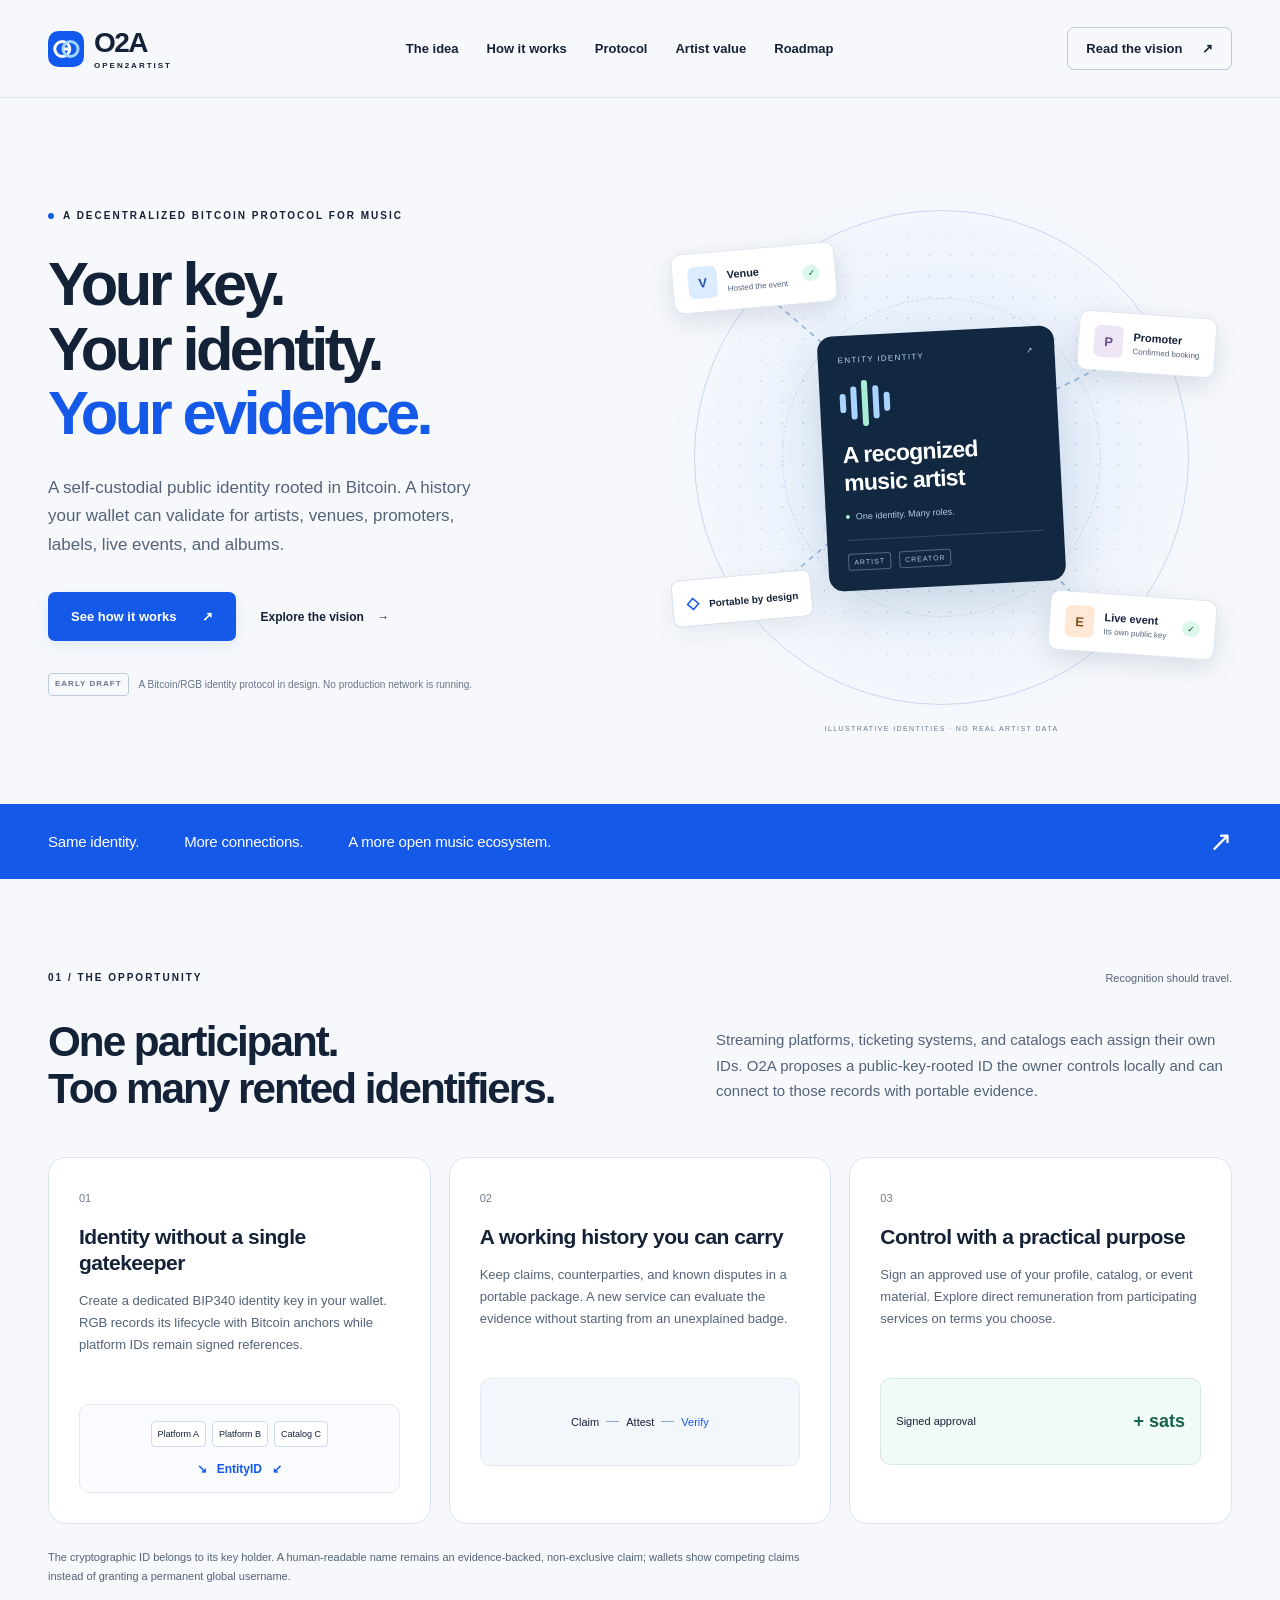
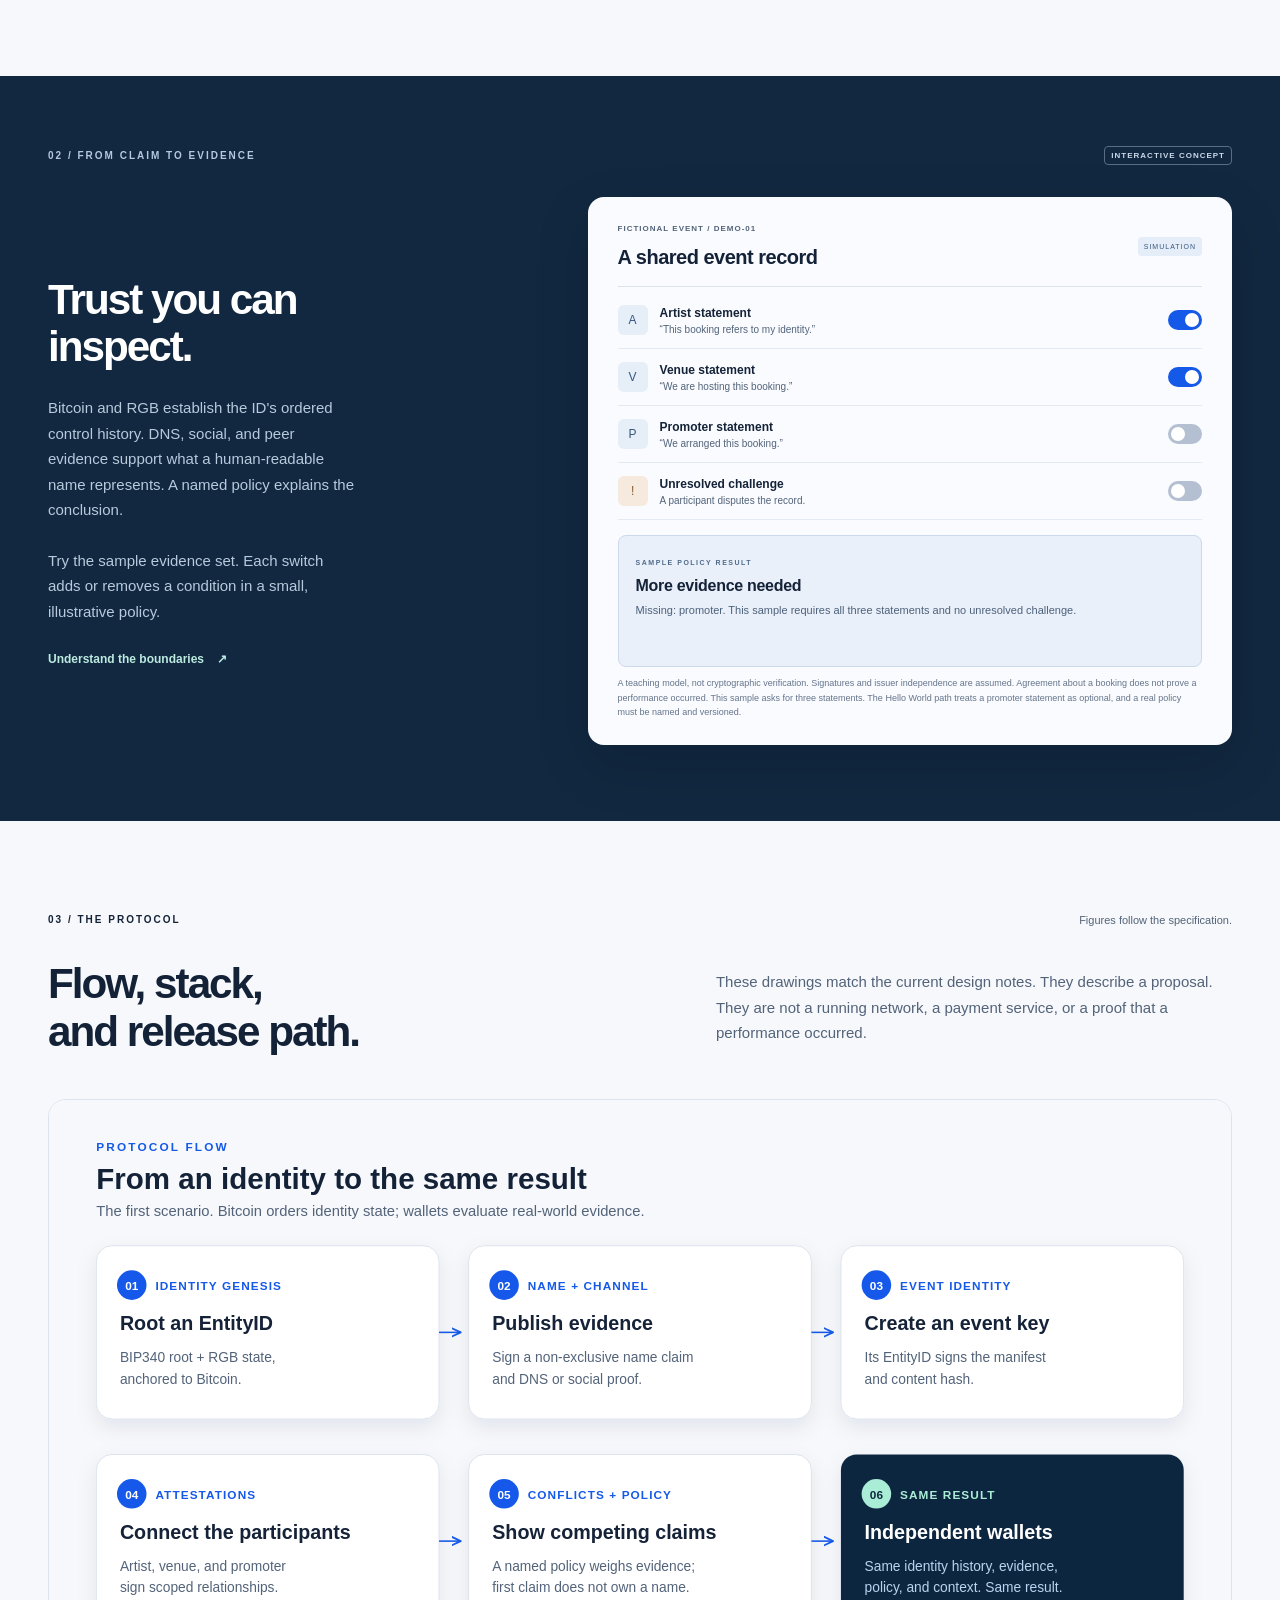
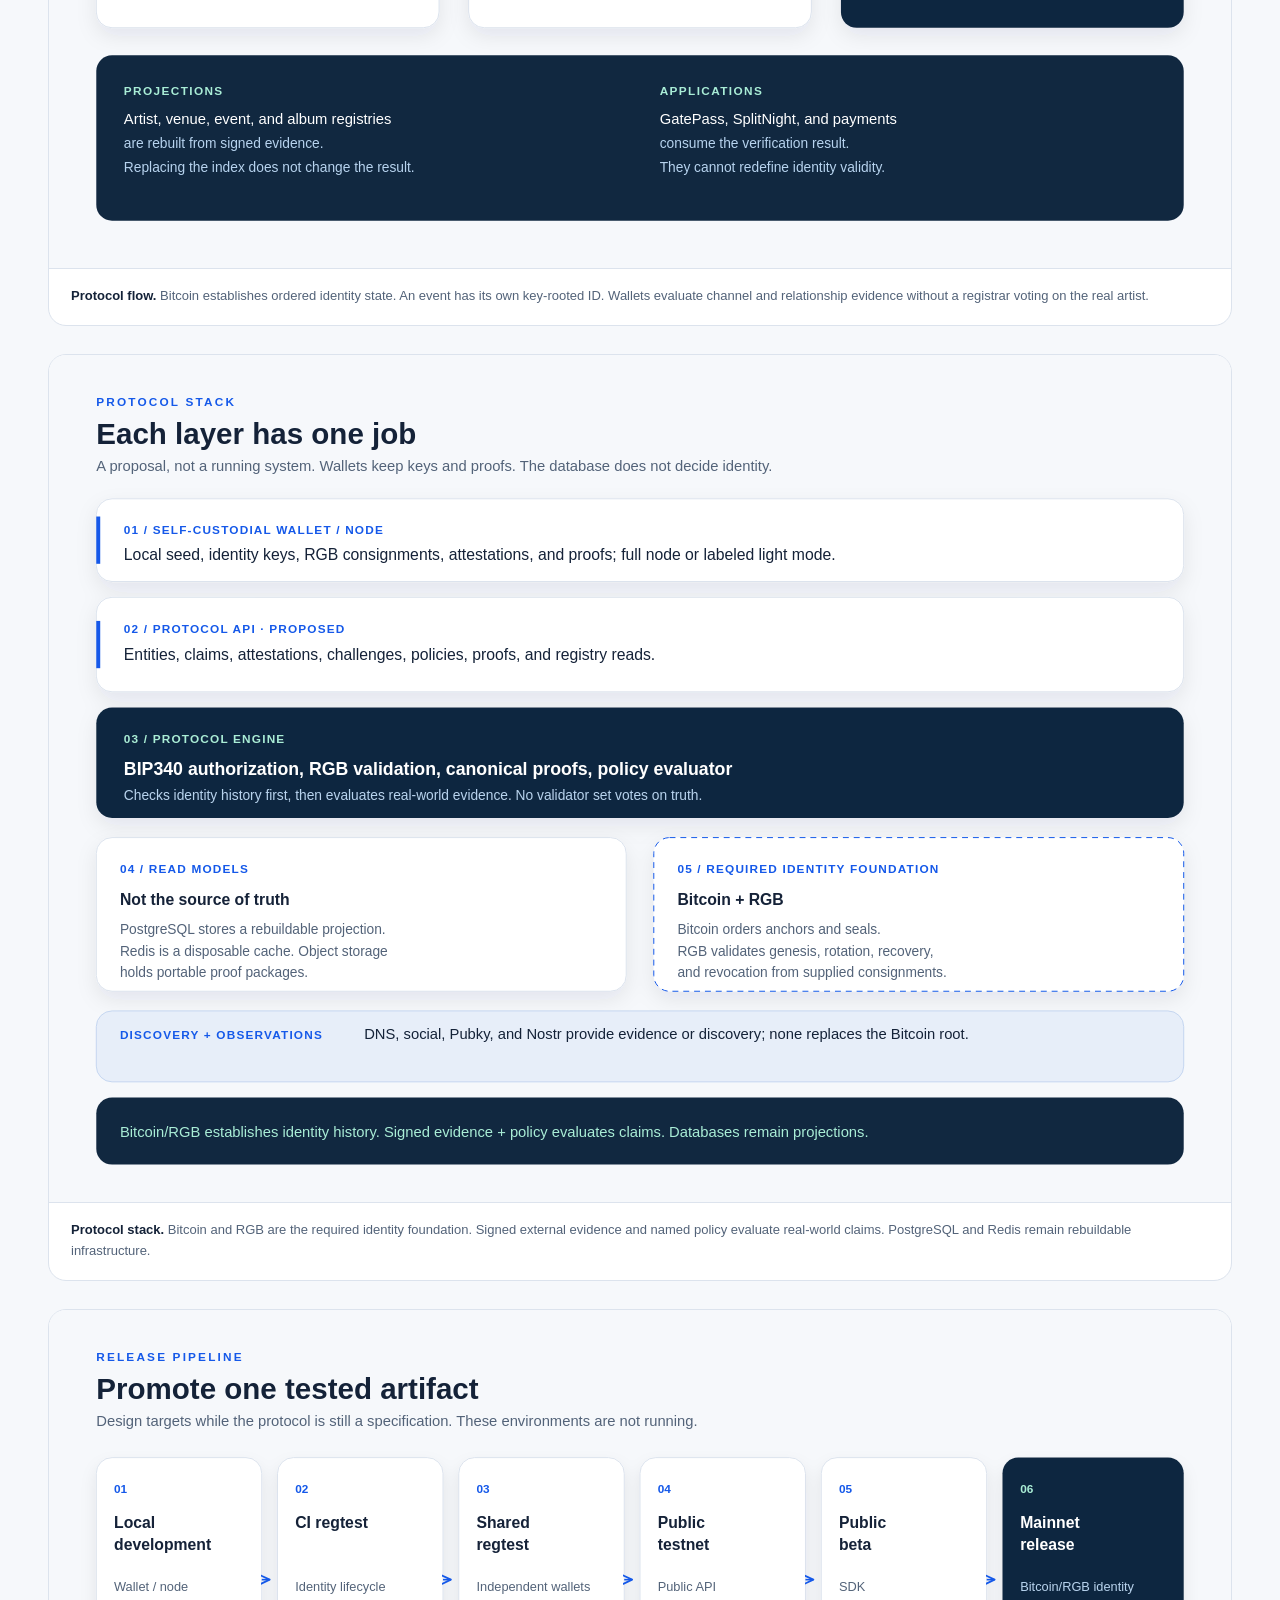
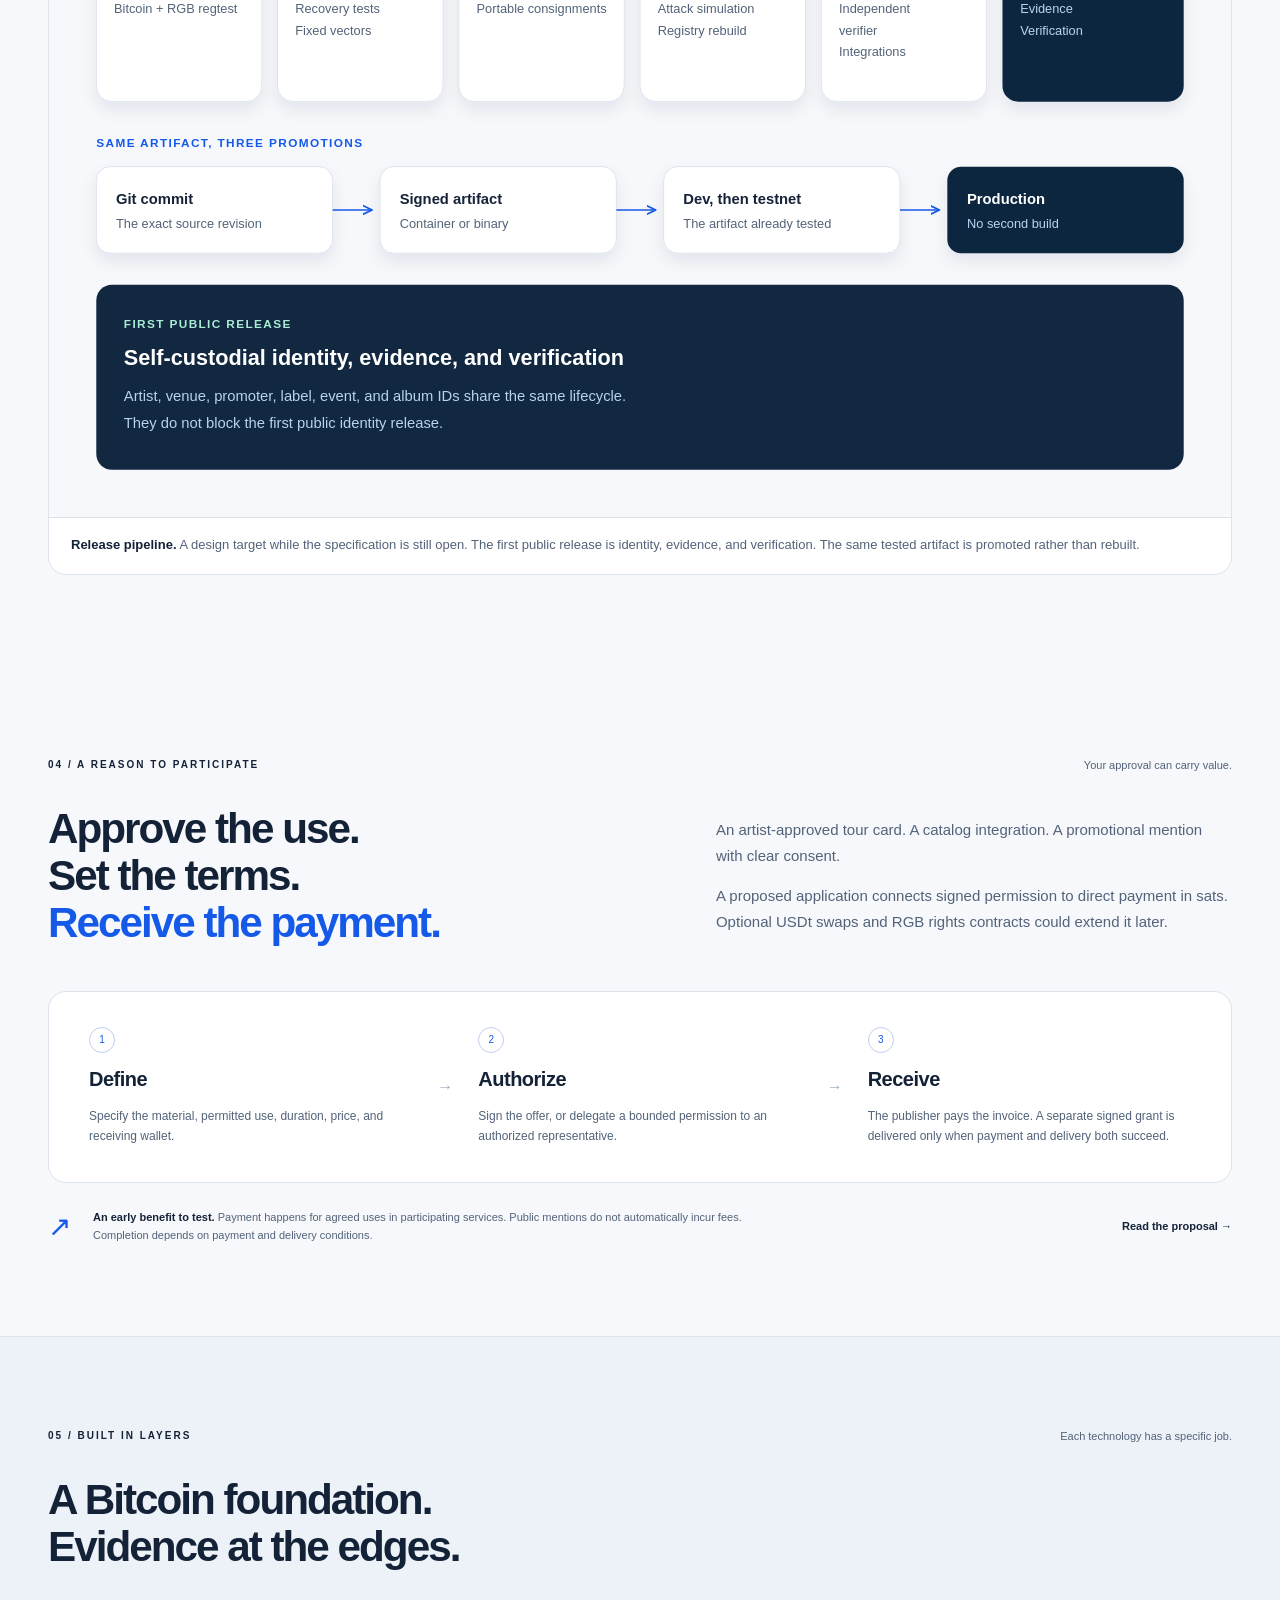
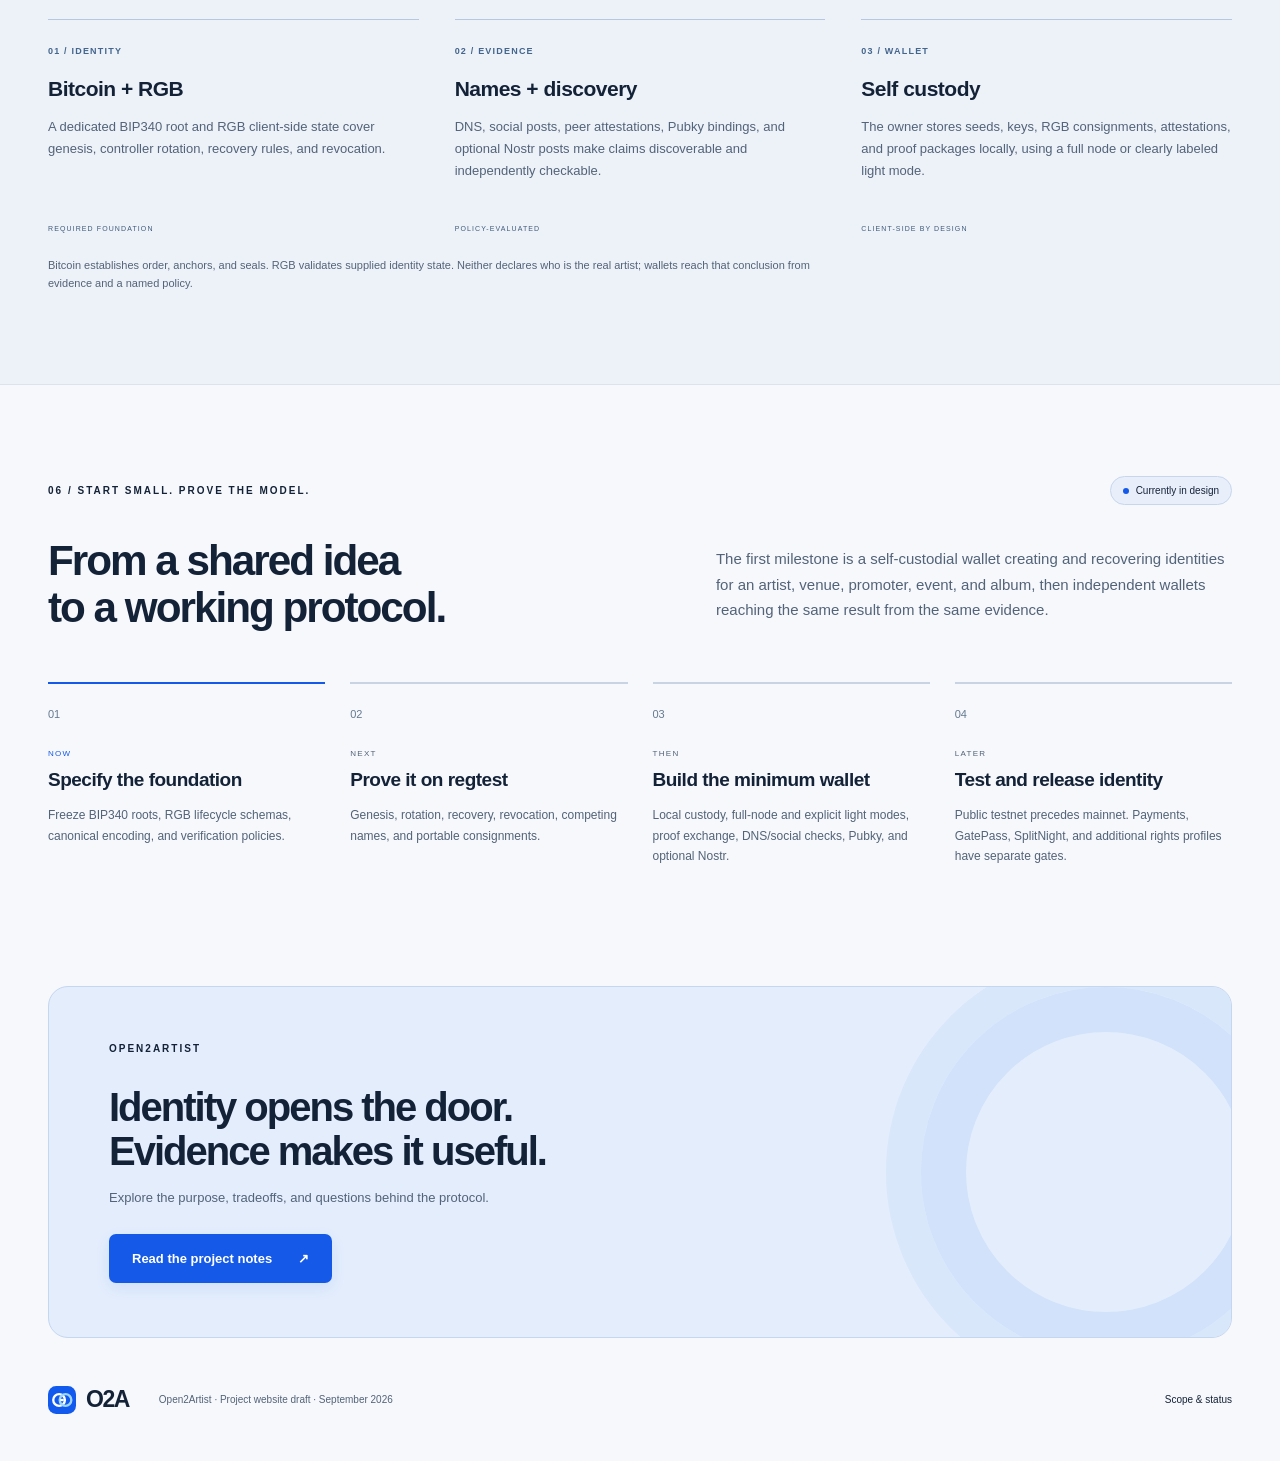
==== commit cc2a35bd: "Align O2A with Bitcoin-rooted self-custodial identity" ====
--- a/site/index.html
+++ b/site/index.html
@@ -3,7 +3,7 @@
 <head>
   <meta charset="utf-8">
   <meta name="viewport" content="width=device-width, initial-scale=1">
-  <meta name="description" content="Open2Artist is a proposed open protocol for artist-controlled identity, portable evidence, and new possibilities across the music ecosystem.">
+  <meta name="description" content="Open2Artist is a proposed decentralized, Bitcoin-rooted protocol for self-custodial music identities, portable evidence, and independent verification.">
   <meta name="robots" content="noindex, nofollow">
   <meta name="theme-color" content="#f6f8fb">
   <title>O2A — Identity that moves with you</title>
@@ -21,11 +21,11 @@
   <main id="main">
     <section class="hero wrap" aria-labelledby="hero-title">
       <div class="hero-copy">
-        <p class="eyebrow"><span class="dot"></span> AN OPEN PROTOCOL FOR MUSIC</p>
-        <h1 id="hero-title">Your identity.<br>Your evidence.<br><span>Your possibilities.</span></h1>
-        <p class="hero-text">An identity you can state. A history you can carry. A new foundation for artists, venues, promoters, and the people connecting them.</p>
+        <p class="eyebrow"><span class="dot"></span> A DECENTRALIZED BITCOIN PROTOCOL FOR MUSIC</p>
+        <h1 id="hero-title">Your key.<br>Your identity.<br><span>Your evidence.</span></h1>
+        <p class="hero-text">A self-custodial public identity rooted in Bitcoin. A history your wallet can validate for artists, venues, promoters, labels, live events, and albums.</p>
         <div class="actions"><a class="button primary" href="#evidence">See how it works <span aria-hidden="true">↗</span></a><a class="text-link" href="guide.html">Explore the vision <span aria-hidden="true">→</span></a></div>
-        <p class="draft-note"><span class="mini-tag">EARLY DRAFT</span> A protocol in design. Built around participant control.</p>
+        <p class="draft-note"><span class="mini-tag">EARLY DRAFT</span> A Bitcoin/RGB identity protocol in design. No production network is running.</p>
       </div>
       <div class="network" aria-label="Concept illustration: an artist connects signed evidence from a venue, promoter, and event to one portable identity.">
         <div class="network-grid"></div><div class="orbit orbit-one"></div><div class="orbit orbit-two"></div>
@@ -33,7 +33,7 @@
         <div class="node node-venue"><span class="node-icon">V</span><div><strong>Venue</strong><small>Hosted the event</small></div><span class="check" aria-label="signed">✓</span></div>
         <div class="node node-promoter"><span class="node-icon purple">P</span><div><strong>Promoter</strong><small>Confirmed booking</small></div></div>
         <div class="identity-card"><div class="identity-top"><span>ENTITY IDENTITY</span><span aria-hidden="true">↗</span></div><div class="artist-symbol" aria-hidden="true"><i></i><i></i><i></i><i></i><i></i></div><strong>A recognized<br>music artist</strong><div class="id-caption"><span class="dot"></span> One identity. Many roles.</div><div class="identity-bottom"><span>ARTIST</span><span>CREATOR</span></div></div>
-        <div class="node node-event"><span class="node-icon peach">E</span><div><strong>Live event</strong><small>Shared evidence</small></div><span class="check" aria-label="signed">✓</span></div>
+        <div class="node node-event"><span class="node-icon peach">E</span><div><strong>Live event</strong><small>Its own public key</small></div><span class="check" aria-label="signed">✓</span></div>
         <div class="proof-chip"><span class="proof-icon" aria-hidden="true">◇</span> Portable by design</div>
         <span class="network-caption">ILLUSTRATIVE IDENTITIES · NO REAL ARTIST DATA</span>
       </div>
@@ -42,18 +42,18 @@
 
     <section class="section wrap" id="idea" aria-labelledby="idea-title">
       <div class="section-top"><p class="eyebrow">01 / THE OPPORTUNITY</p><span class="section-note">Recognition should travel.</span></div>
-      <div class="split-heading"><h2 id="idea-title">One artist.<br>Too many disconnected records.</h2><p>Streaming platforms, ticketing systems, and catalogs each see a part of the picture. O2A proposes a shared way to connect those records through claims the participant can sign and others can verify.</p></div>
+      <div class="split-heading"><h2 id="idea-title">One participant.<br>Too many rented identifiers.</h2><p>Streaming platforms, ticketing systems, and catalogs each assign their own IDs. O2A proposes a public-key-rooted ID the owner controls locally and can connect to those records with portable evidence.</p></div>
       <div class="problem-grid">
-        <article class="problem-card"><span class="card-number">01</span><h3>Identity without a single gatekeeper</h3><p>Originate your own protocol identity. Keep existing platform IDs as references, with signed evidence explaining who connects them and why.</p><div class="mini-ids" aria-hidden="true"><span>Platform A</span><span>Platform B</span><span>Catalog C</span><b>↘ &nbsp; EntityID &nbsp; ↙</b></div></article>
+        <article class="problem-card"><span class="card-number">01</span><h3>Identity without a single gatekeeper</h3><p>Create a dedicated BIP340 identity key in your wallet. RGB records its lifecycle with Bitcoin anchors while platform IDs remain signed references.</p><div class="mini-ids" aria-hidden="true"><span>Platform A</span><span>Platform B</span><span>Catalog C</span><b>↘ &nbsp; EntityID &nbsp; ↙</b></div></article>
         <article class="problem-card"><span class="card-number">02</span><h3>A working history you can carry</h3><p>Keep claims, counterparties, and known disputes in a portable package. A new service can evaluate the evidence without starting from an unexplained badge.</p><div class="mini-history" aria-hidden="true"><span>Claim</span><i></i><span>Attest</span><i></i><span>Verify</span></div></article>
         <article class="problem-card"><span class="card-number">03</span><h3>Control with a practical purpose</h3><p>Sign an approved use of your profile, catalog, or event material. Explore direct remuneration from participating services on terms you choose.</p><div class="mini-payment" aria-hidden="true"><span>Signed approval</span><b>+ sats</b></div></article>
       </div>
-      <p class="section-footnote">Artists can already claim platform profiles. O2A explores making participant authorization portable across services. Platform and community IDs remain useful.</p>
+      <p class="section-footnote">The cryptographic ID belongs to its key holder. A human-readable name remains an evidence-backed, non-exclusive claim; wallets show competing claims instead of granting a permanent global username.</p>
     </section>
 
     <section class="evidence-section" id="evidence" aria-labelledby="evidence-title"><div class="wrap">
       <div class="section-top"><p class="eyebrow">02 / FROM CLAIM TO EVIDENCE</p><span class="mini-tag light">INTERACTIVE CONCEPT</span></div>
-      <div class="evidence-layout"><div class="evidence-copy"><h2 id="evidence-title">Trust you can<br>inspect.</h2><p>A key tells you who signed. Evidence tells you what they claim. A named policy explains the conclusion.</p><p>Try the sample evidence set. Each switch adds or removes a condition in a small, illustrative policy.</p><a class="text-link on-dark" href="guide.html#verification">Understand the boundaries <span aria-hidden="true">↗</span></a></div>
+      <div class="evidence-layout"><div class="evidence-copy"><h2 id="evidence-title">Trust you can<br>inspect.</h2><p>Bitcoin and RGB establish the ID's ordered control history. DNS, social, and peer evidence support what a human-readable name represents. A named policy explains the conclusion.</p><p>Try the sample evidence set. Each switch adds or removes a condition in a small, illustrative policy.</p><a class="text-link on-dark" href="guide.html#verification">Understand the boundaries <span aria-hidden="true">↗</span></a></div>
         <div class="demo"><div class="demo-heading"><div><span class="eyebrow">FICTIONAL EVENT / DEMO-01</span><h3>A shared event record</h3></div><span class="demo-label">SIMULATION</span></div>
           <noscript><p>The controls require JavaScript. The initial example includes an artist and venue statement but no promoter statement; the sample policy is not yet satisfied.</p></noscript>
           <fieldset><legend class="sr-only">Sample evidence inputs</legend>
@@ -74,15 +74,15 @@
       <p class="diagram-hint">Swipe each figure sideways to read it.</p>
       <div class="diagram-list">
         <figure class="diagram" id="flow">
-          <img src="assets/protocol-flow.svg" width="1200" height="780" alt="Protocol flow in six steps: create an EntityID, sign a self-claim, have the artist and venue sign one event manifest with an optional promoter statement, keep challenges on the record, evaluate a named policy, and require independent verifiers to return the same result. Registries are projections. Applications sit outside the first identity release.">
-          <figcaption><strong>Protocol flow.</strong> Hello World from the roadmap. A promoter statement may be added. It is not required to create an identity. The switches in the section above are a stricter teaching rule.</figcaption>
+          <img src="assets/protocol-flow.svg" width="1200" height="780" alt="Protocol flow in six steps: create a BIP340-rooted EntityID through RGB anchored to Bitcoin, publish non-exclusive name and channel evidence, create an event with its own key and manifest hash, collect relationship attestations, keep conflicts visible under a named policy, and require independent wallets to return the same result.">
+          <figcaption><strong>Protocol flow.</strong> Bitcoin establishes ordered identity state. An event has its own key-rooted ID. Wallets evaluate channel and relationship evidence without a registrar voting on the real artist.</figcaption>
         </figure>
         <figure class="diagram" id="stack">
-          <img src="assets/protocol-stack.svg" width="1200" height="860" alt="Proposed protocol stack: clients and a protocol API call a protocol engine of schemas, transitions, canonical proofs, and a policy evaluator. PostgreSQL, Redis, and object storage are read models, not authority. Bitcoin and RGB apply only when a policy requires that proof. A discovery adapter such as Pubky cannot change the verification result.">
-          <figcaption><strong>Protocol stack.</strong> The engine is the checkable core. PostgreSQL can be rebuilt. Redis can be discarded. Bitcoin and RGB are optional adapters, not the identity engine.</figcaption>
+          <img src="assets/protocol-stack.svg" width="1200" height="860" alt="Proposed protocol stack: a self-custodial wallet stores keys and proof packages; the protocol engine checks BIP340 authorization, RGB history, Bitcoin anchors, evidence, and policy. Databases are projections. DNS, social, Pubky, and Nostr provide evidence or discovery but cannot replace the Bitcoin identity root.">
+          <figcaption><strong>Protocol stack.</strong> Bitcoin and RGB are the required identity foundation. Signed external evidence and named policy evaluate real-world claims. PostgreSQL and Redis remain rebuildable infrastructure.</figcaption>
         </figure>
         <figure class="diagram" id="pipeline">
-          <img src="assets/protocol-pipeline.svg" width="1200" height="820" alt="Proposed release pipeline: local development, CI regtest, shared regtest, public testnet, public beta, then a mainnet release limited to identity, evidence, and verification. One signed artifact is promoted from a git commit through dev and testnet to production. GatePass and SplitNight do not block that release.">
+          <img src="assets/protocol-pipeline.svg" width="1200" height="820" alt="Proposed release pipeline: a local self-custodial Bitcoin and RGB regtest, lifecycle and recovery conformance, independent wallet exchange, public testnet, public beta, then a mainnet identity release. One signed artifact is promoted from a git commit through dev and testnet to production.">
           <figcaption><strong>Release pipeline.</strong> A design target while the specification is still open. The first public release is identity, evidence, and verification. The same tested artifact is promoted rather than rebuilt.</figcaption>
         </figure>
       </div>
@@ -95,9 +95,9 @@
       <div class="value-note"><span class="note-symbol" aria-hidden="true">↗</span><p><strong>An early benefit to test.</strong> Payment happens for agreed uses in participating services. Public mentions do not automatically incur fees. Completion depends on payment and delivery conditions.</p><a href="guide.html#payments">Read the proposal <span aria-hidden="true">→</span></a></div>
     </section>
 
-    <section class="technology-section"><div class="wrap section" aria-labelledby="technology-title"><div class="section-top"><p class="eyebrow">05 / BUILT IN LAYERS</p><span class="section-note">Each technology has a specific job.</span></div><h2 id="technology-title">A shared foundation.<br>Room for different applications.</h2><div class="tech-grid"><article><span class="tech-icon">01 / CORE</span><h3>Identity + evidence</h3><p>Stable EntityID, controller authorization, signed claims, challenges, and reproducible trust policies.</p><span class="status-label">SPECIFICATION IN PROGRESS</span></article><article><span class="tech-icon">02 / DISCOVERY</span><h3>Portable profiles</h3><p>Rebuildable catalogs, with Pubky / PKARR as an optional public-profile and discovery adapter to evaluate.</p><span class="status-label">PROPOSED INTEGRATION</span></article><article><span class="tech-icon">03 / ECONOMIC USE</span><h3>Payments + digital rights</h3><p>Lightning for sat payments; RGB / Bitcoin for selected rights and state transitions. USDt swaps require a separately tested route.</p><span class="status-label">OPTIONAL APPLICATION WORK</span></article></div><p class="section-footnote">A signature proves authorship. A Bitcoin commitment supports integrity. Neither automatically establishes a real-world identity or ownership of creative rights.</p></div></section>
+    <section class="technology-section"><div class="wrap section" aria-labelledby="technology-title"><div class="section-top"><p class="eyebrow">05 / BUILT IN LAYERS</p><span class="section-note">Each technology has a specific job.</span></div><h2 id="technology-title">A Bitcoin foundation.<br>Evidence at the edges.</h2><div class="tech-grid"><article><span class="tech-icon">01 / IDENTITY</span><h3>Bitcoin + RGB</h3><p>A dedicated BIP340 root and RGB client-side state cover genesis, controller rotation, recovery rules, and revocation.</p><span class="status-label">REQUIRED FOUNDATION</span></article><article><span class="tech-icon">02 / EVIDENCE</span><h3>Names + discovery</h3><p>DNS, social posts, peer attestations, Pubky bindings, and optional Nostr posts make claims discoverable and independently checkable.</p><span class="status-label">POLICY-EVALUATED</span></article><article><span class="tech-icon">03 / WALLET</span><h3>Self custody</h3><p>The owner stores seeds, keys, RGB consignments, attestations, and proof packages locally, using a full node or clearly labeled light mode.</p><span class="status-label">CLIENT-SIDE BY DESIGN</span></article></div><p class="section-footnote">Bitcoin establishes order, anchors, and seals. RGB validates supplied identity state. Neither declares who is the real artist; wallets reach that conclusion from evidence and a named policy.</p></div></section>
 
-    <section class="section wrap" id="roadmap" aria-labelledby="roadmap-title"><div class="section-top"><p class="eyebrow">06 / START SMALL. PROVE THE MODEL.</p><span class="status-pill"><span class="dot"></span> Currently in design</span></div><div class="split-heading"><h2 id="roadmap-title">From a shared idea<br>to a working protocol.</h2><p>The first milestone is one artist, one venue, a shared event, and independent clients reaching the same result from the same evidence.</p></div><ol class="roadmap"><li class="current"><span class="roadmap-num">01</span><div><span class="roadmap-label">NOW</span><h3>Specify the foundation</h3><p>Define schemas, canonical encoding, authorization, and fixed verification vectors.</p></div></li><li><span class="roadmap-num">02</span><div><span class="roadmap-label">NEXT</span><h3>Prove it locally</h3><p>Independent verifiers, conflicting claims, key changes, and a portable event package.</p></div></li><li><span class="roadmap-num">03</span><div><span class="roadmap-label">THEN</span><h3>Test useful integrations</h3><p>Rebuildable registries, optional discovery, and a small artist-authorized payment experiment.</p></div></li><li><span class="roadmap-num">04</span><div><span class="roadmap-label">LATER</span><h3>Release identity first</h3><p>Public test and mainnet v1 cover identity, evidence, and verification. GatePass, SplitNight, and settlement adapters follow stability.</p></div></li></ol></section>
+    <section class="section wrap" id="roadmap" aria-labelledby="roadmap-title"><div class="section-top"><p class="eyebrow">06 / START SMALL. PROVE THE MODEL.</p><span class="status-pill"><span class="dot"></span> Currently in design</span></div><div class="split-heading"><h2 id="roadmap-title">From a shared idea<br>to a working protocol.</h2><p>The first milestone is a self-custodial wallet creating and recovering identities for an artist, venue, promoter, event, and album, then independent wallets reaching the same result from the same evidence.</p></div><ol class="roadmap"><li class="current"><span class="roadmap-num">01</span><div><span class="roadmap-label">NOW</span><h3>Specify the foundation</h3><p>Freeze BIP340 roots, RGB lifecycle schemas, canonical encoding, and verification policies.</p></div></li><li><span class="roadmap-num">02</span><div><span class="roadmap-label">NEXT</span><h3>Prove it on regtest</h3><p>Genesis, rotation, recovery, revocation, competing names, and portable consignments.</p></div></li><li><span class="roadmap-num">03</span><div><span class="roadmap-label">THEN</span><h3>Build the minimum wallet</h3><p>Local custody, full-node and explicit light modes, proof exchange, DNS/social checks, Pubky, and optional Nostr.</p></div></li><li><span class="roadmap-num">04</span><div><span class="roadmap-label">LATER</span><h3>Test and release identity</h3><p>Public testnet precedes mainnet. Payments, GatePass, SplitNight, and additional rights profiles have separate gates.</p></div></li></ol></section>
 
     <section class="closing wrap"><p class="eyebrow">OPEN2ARTIST</p><h2>Identity opens the door.<br>Evidence makes it useful.</h2><p>Explore the purpose, tradeoffs, and questions behind the protocol.</p><a class="button primary" href="guide.html">Read the project notes <span aria-hidden="true">↗</span></a><span class="closing-orbit" aria-hidden="true"></span></section>
   </main>
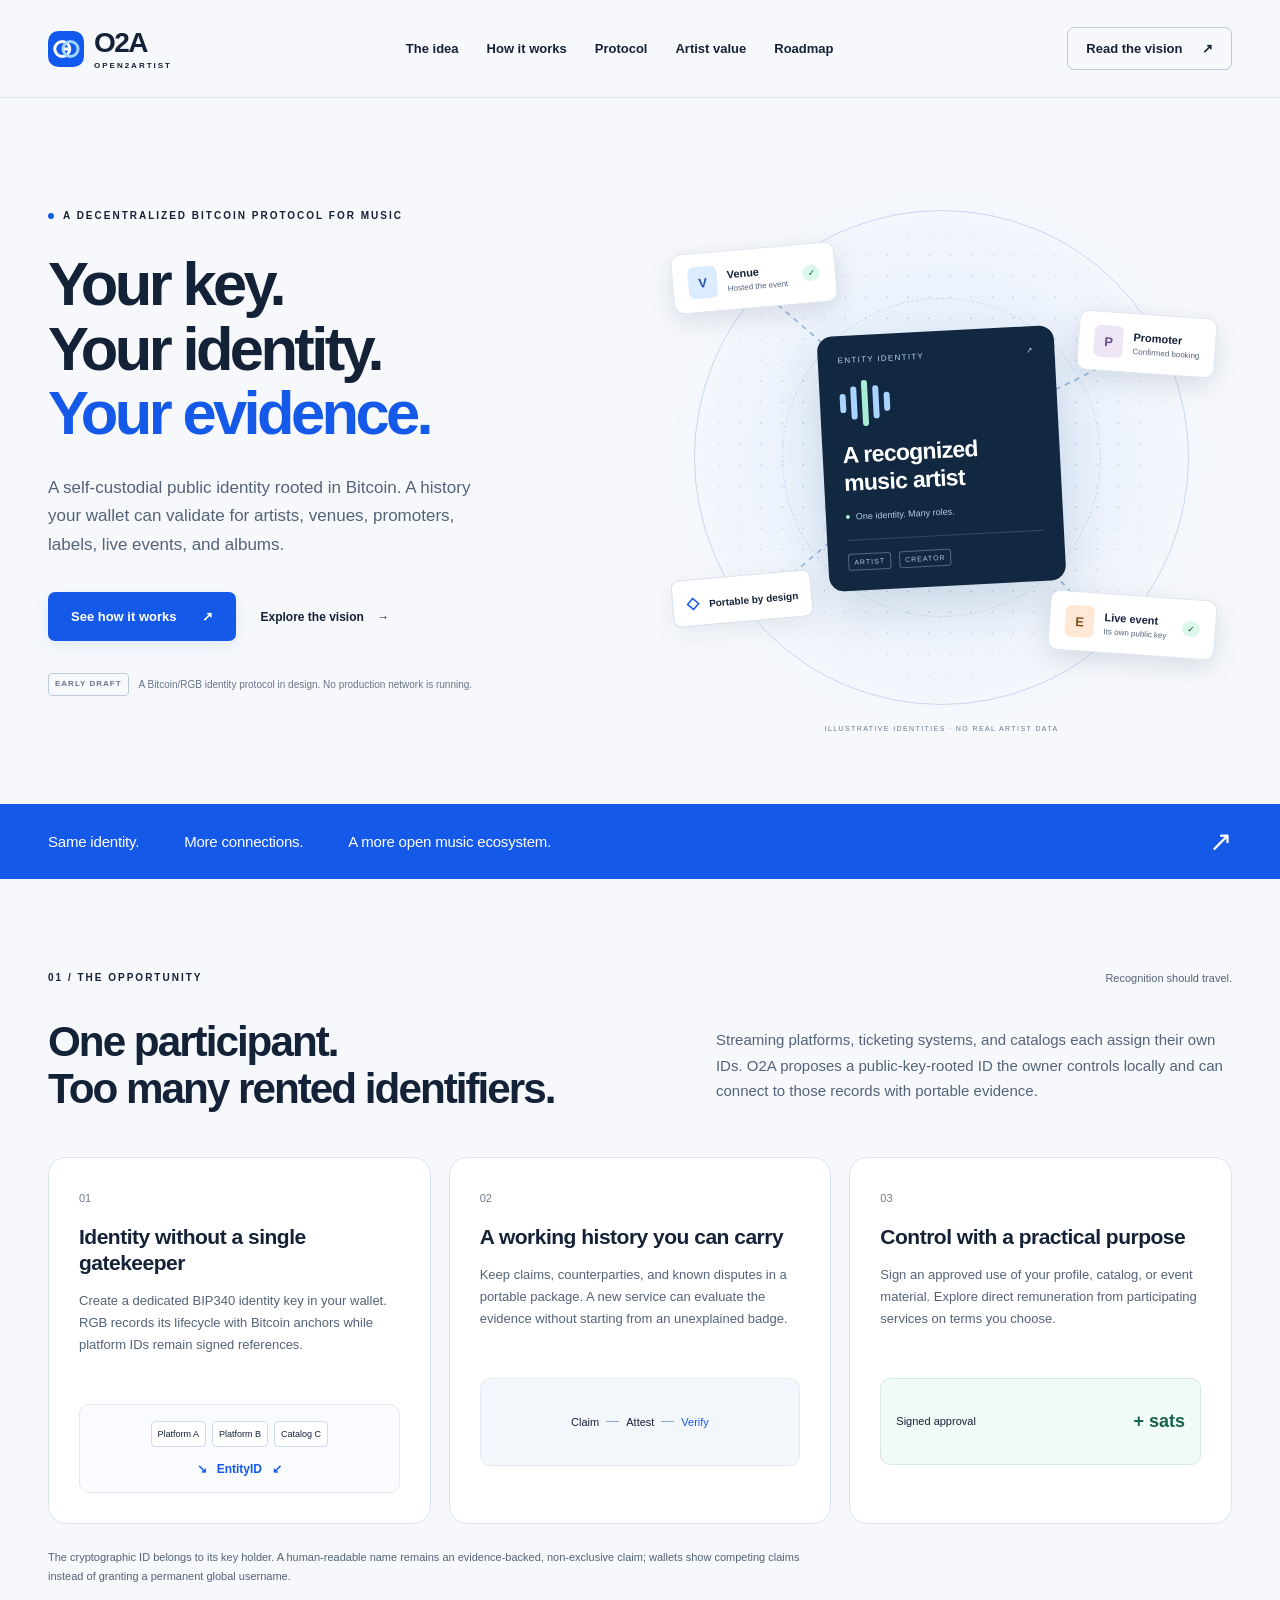
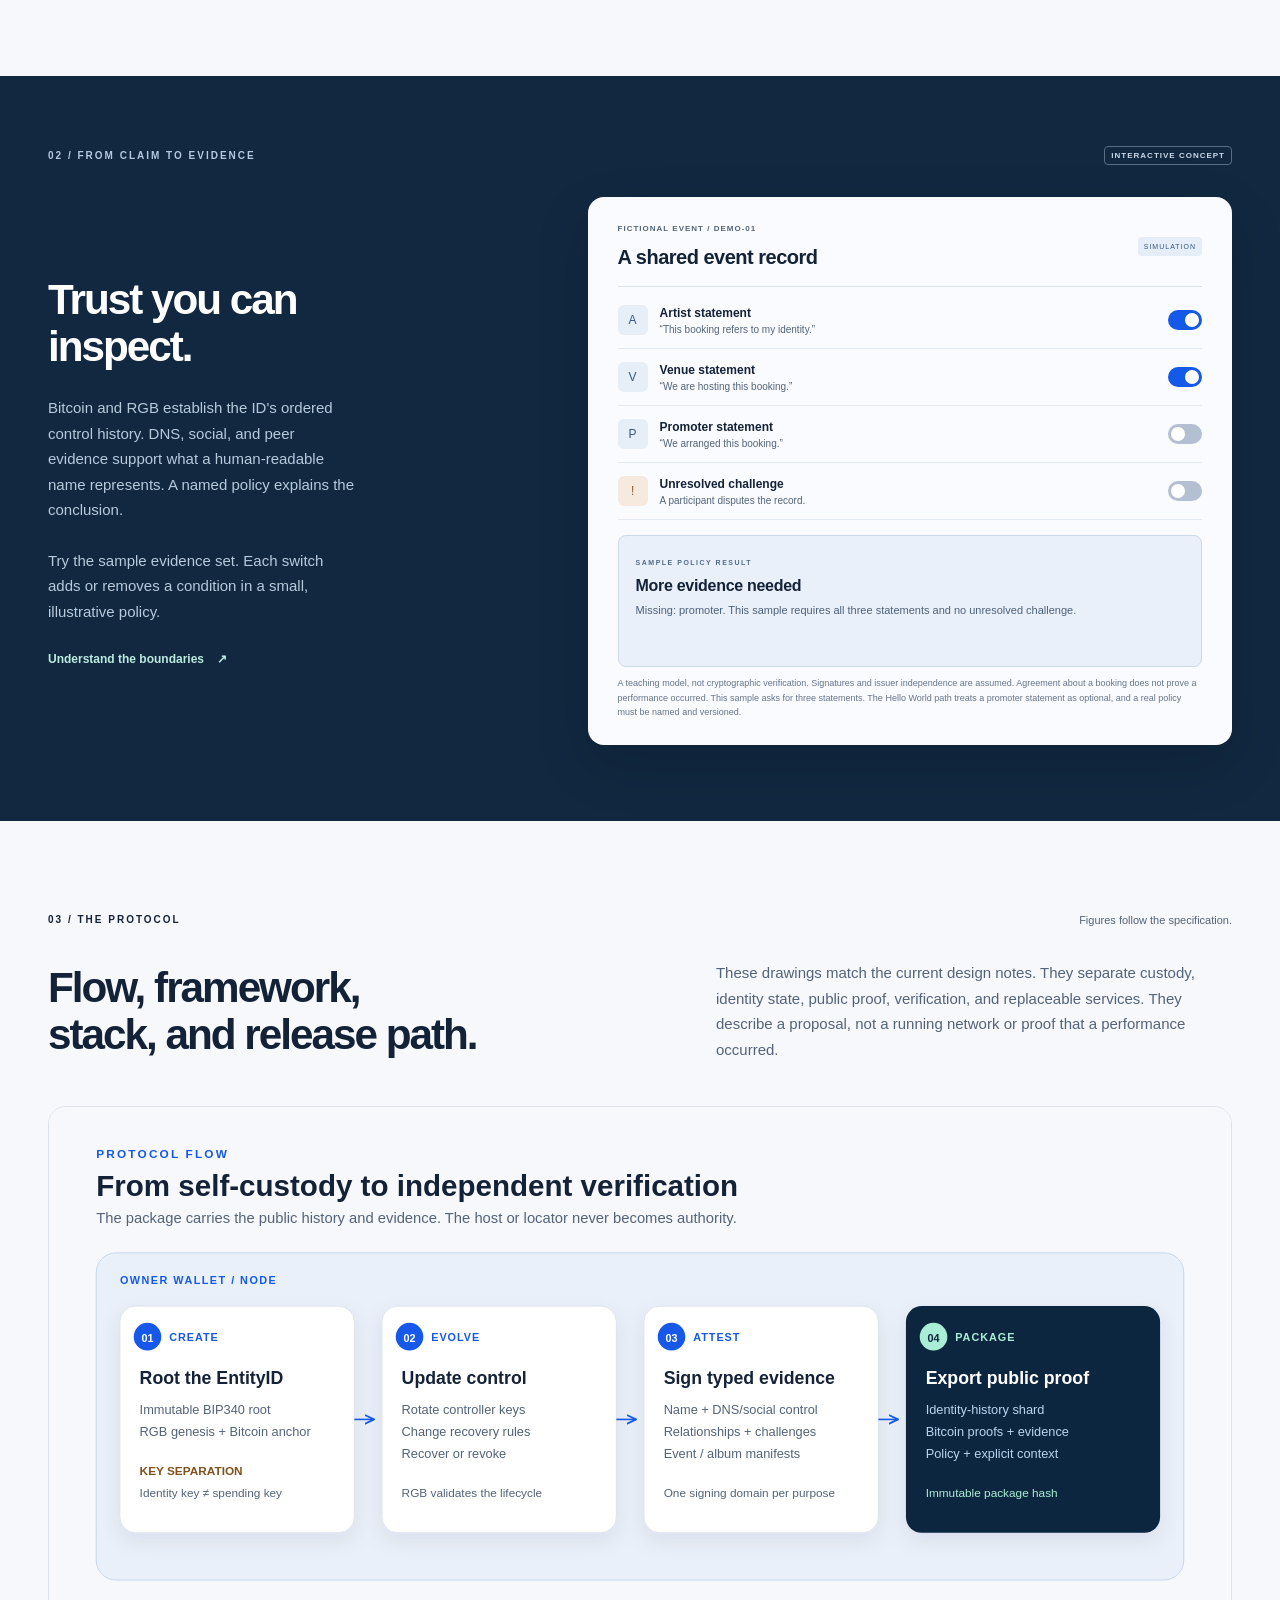
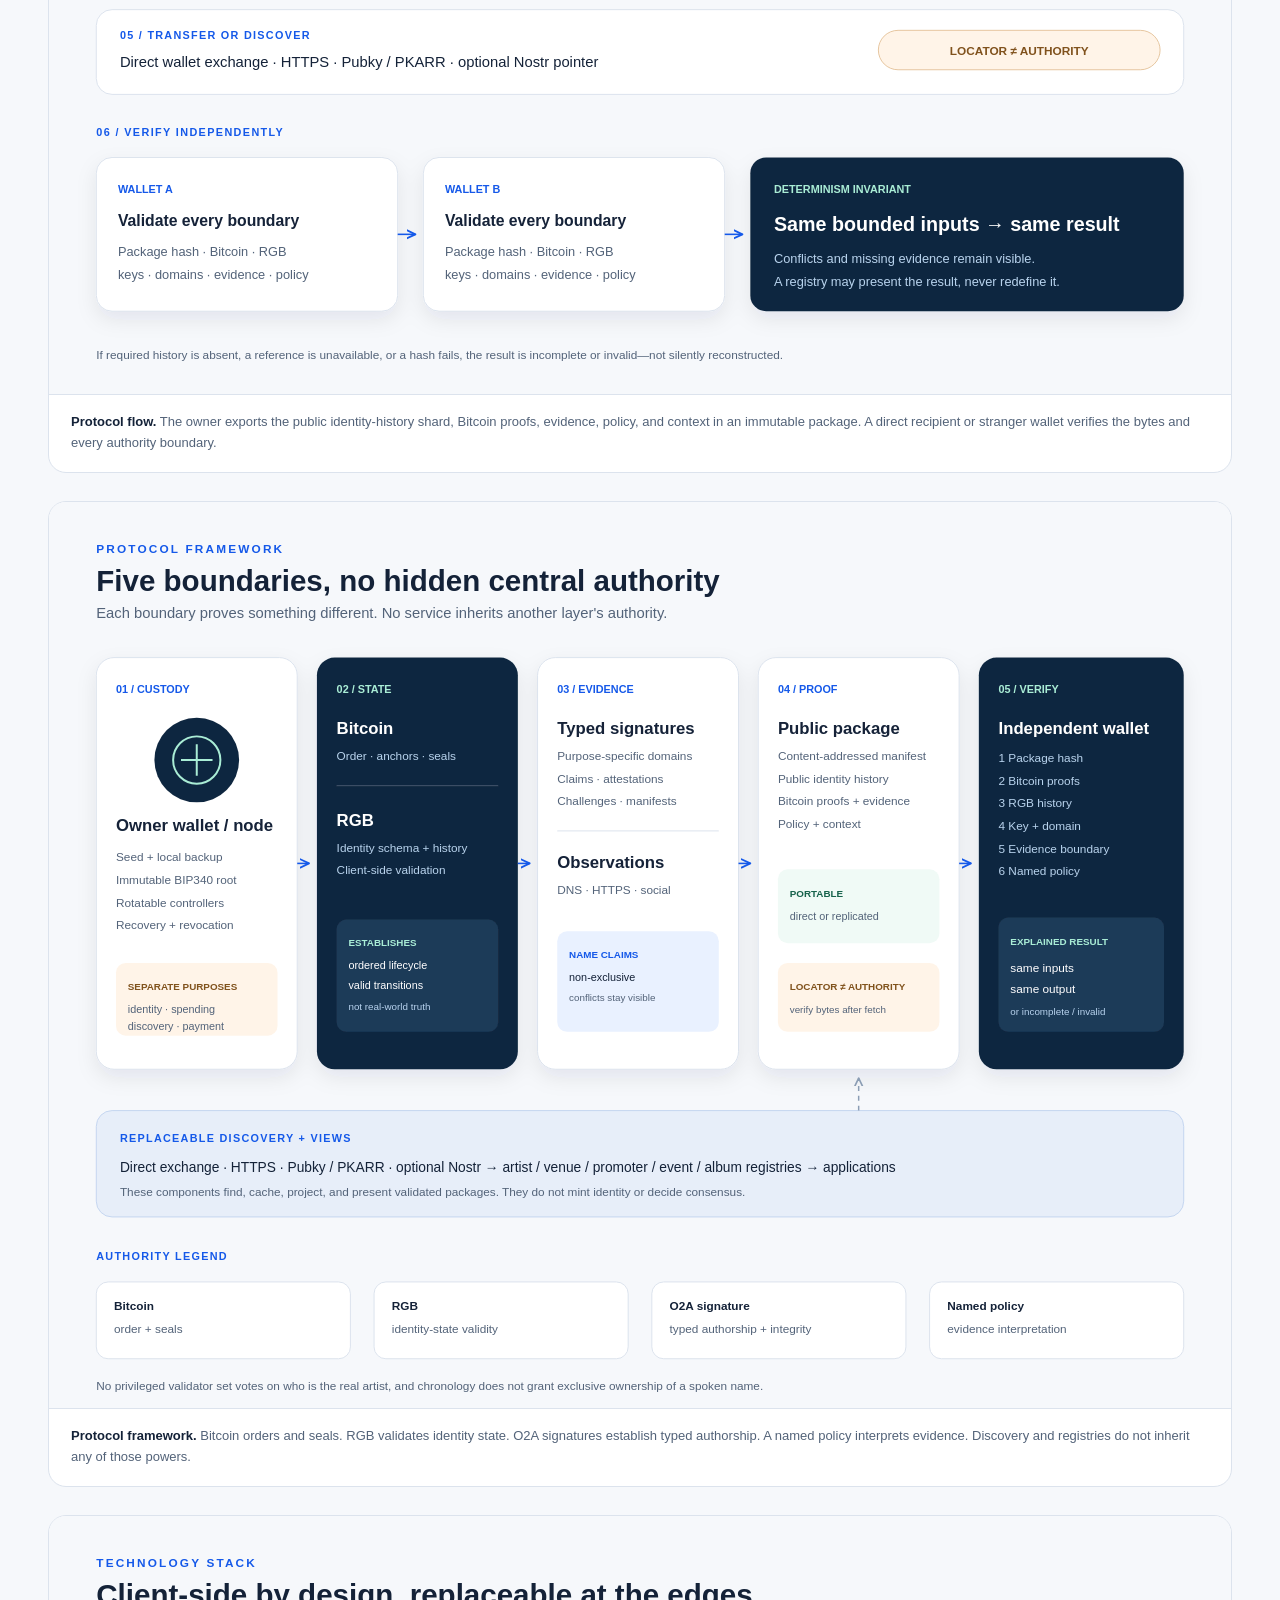
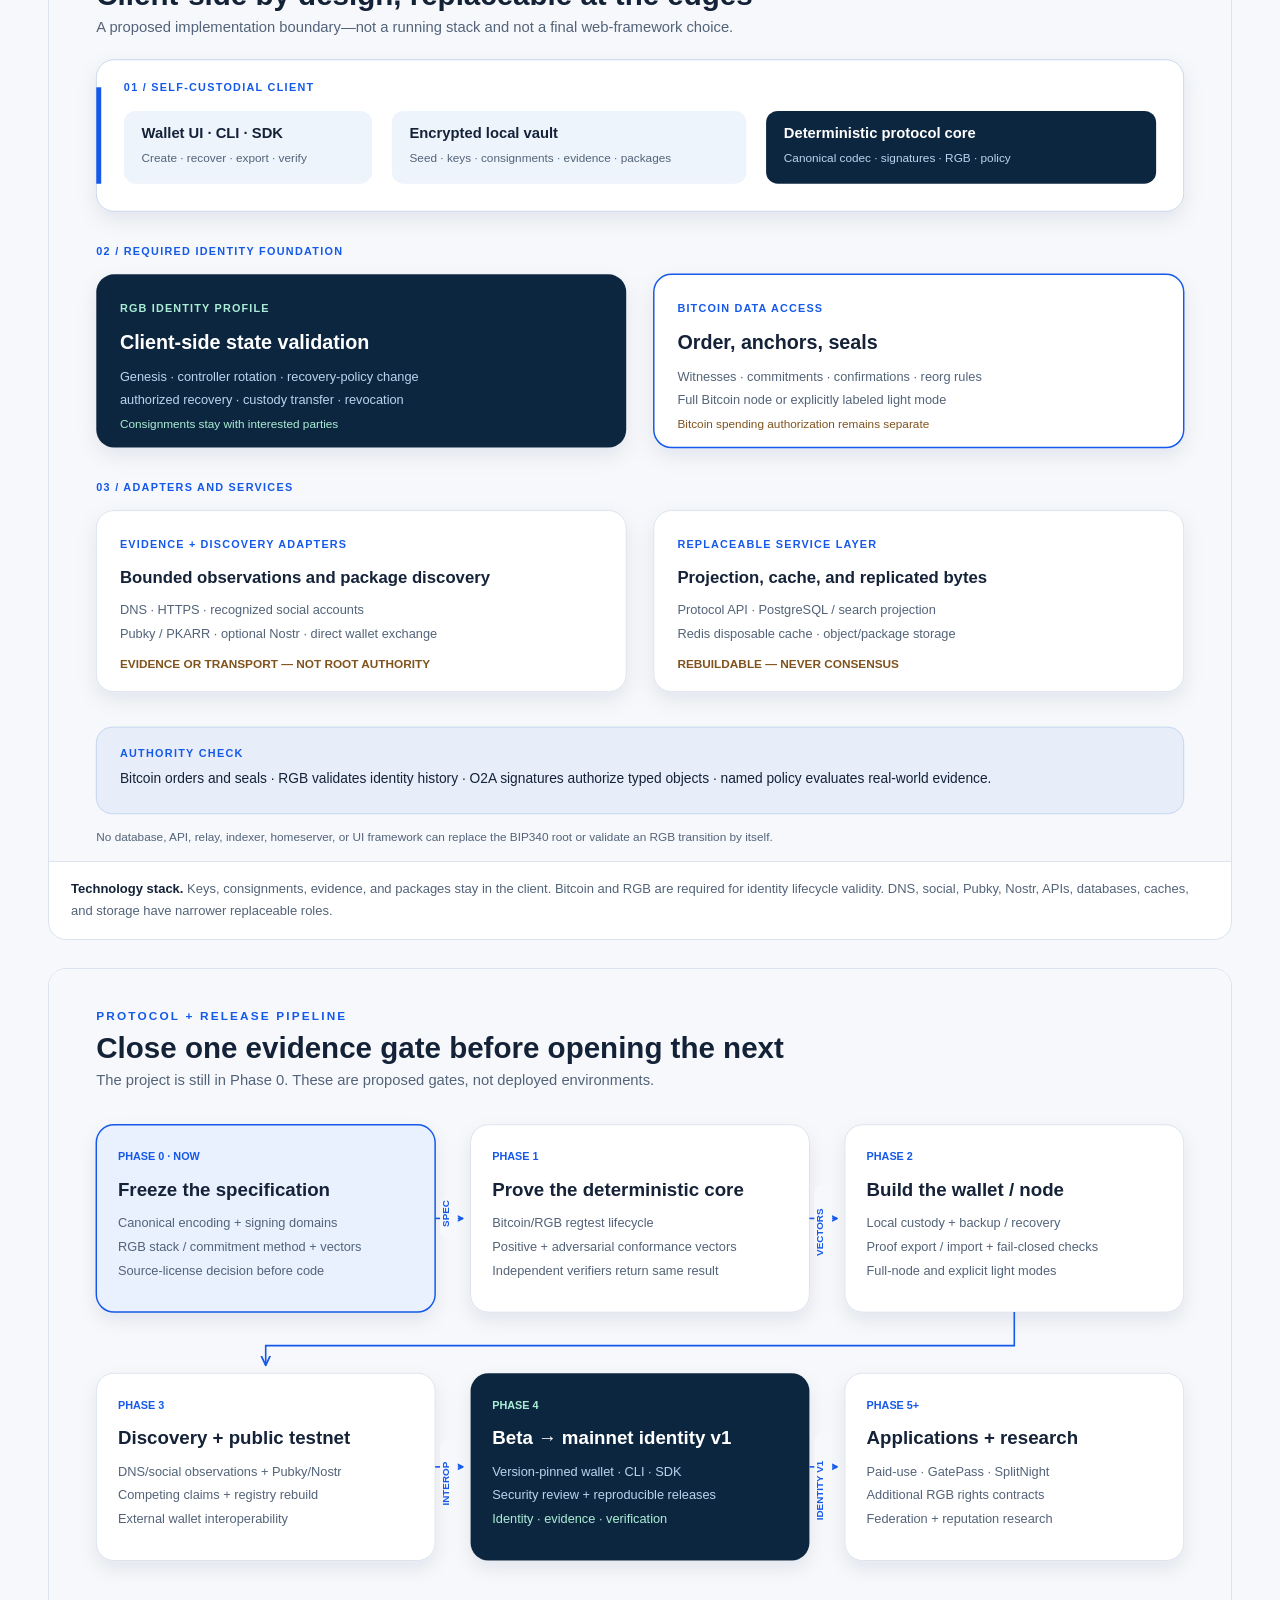
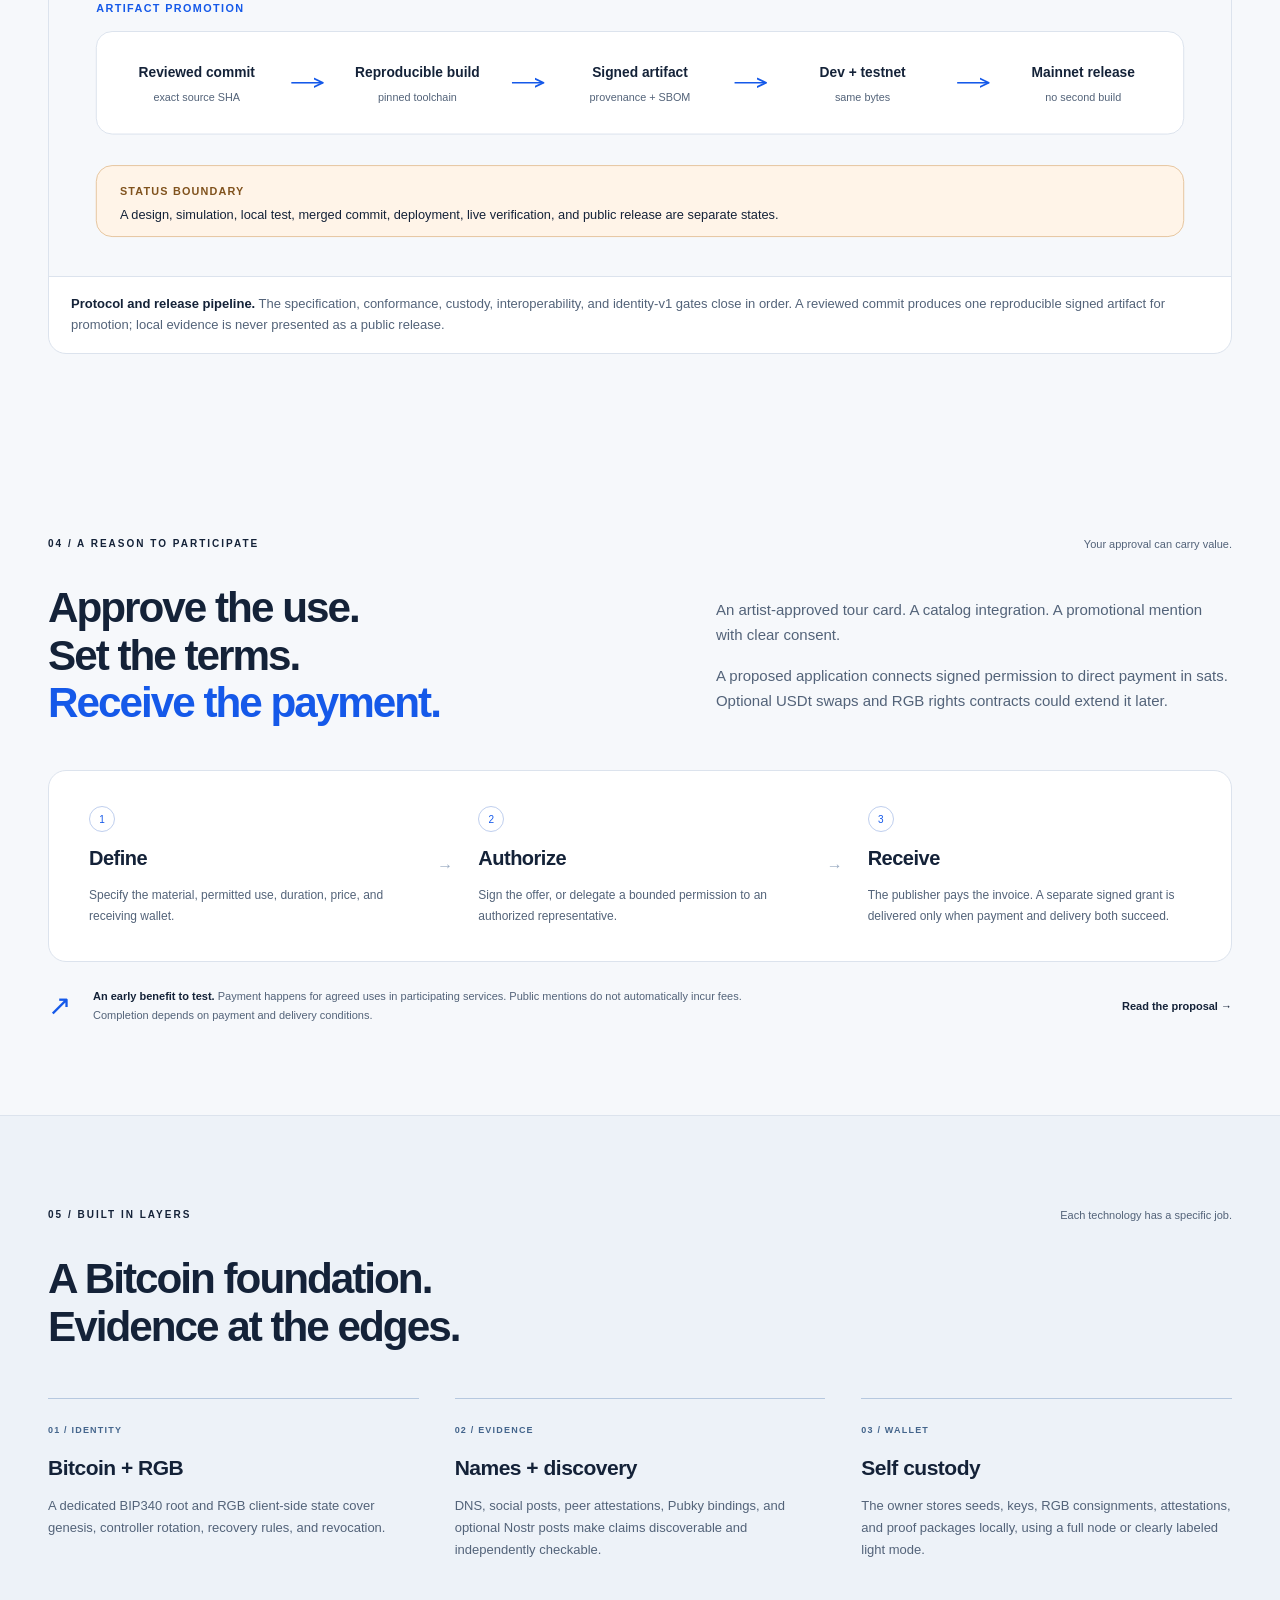
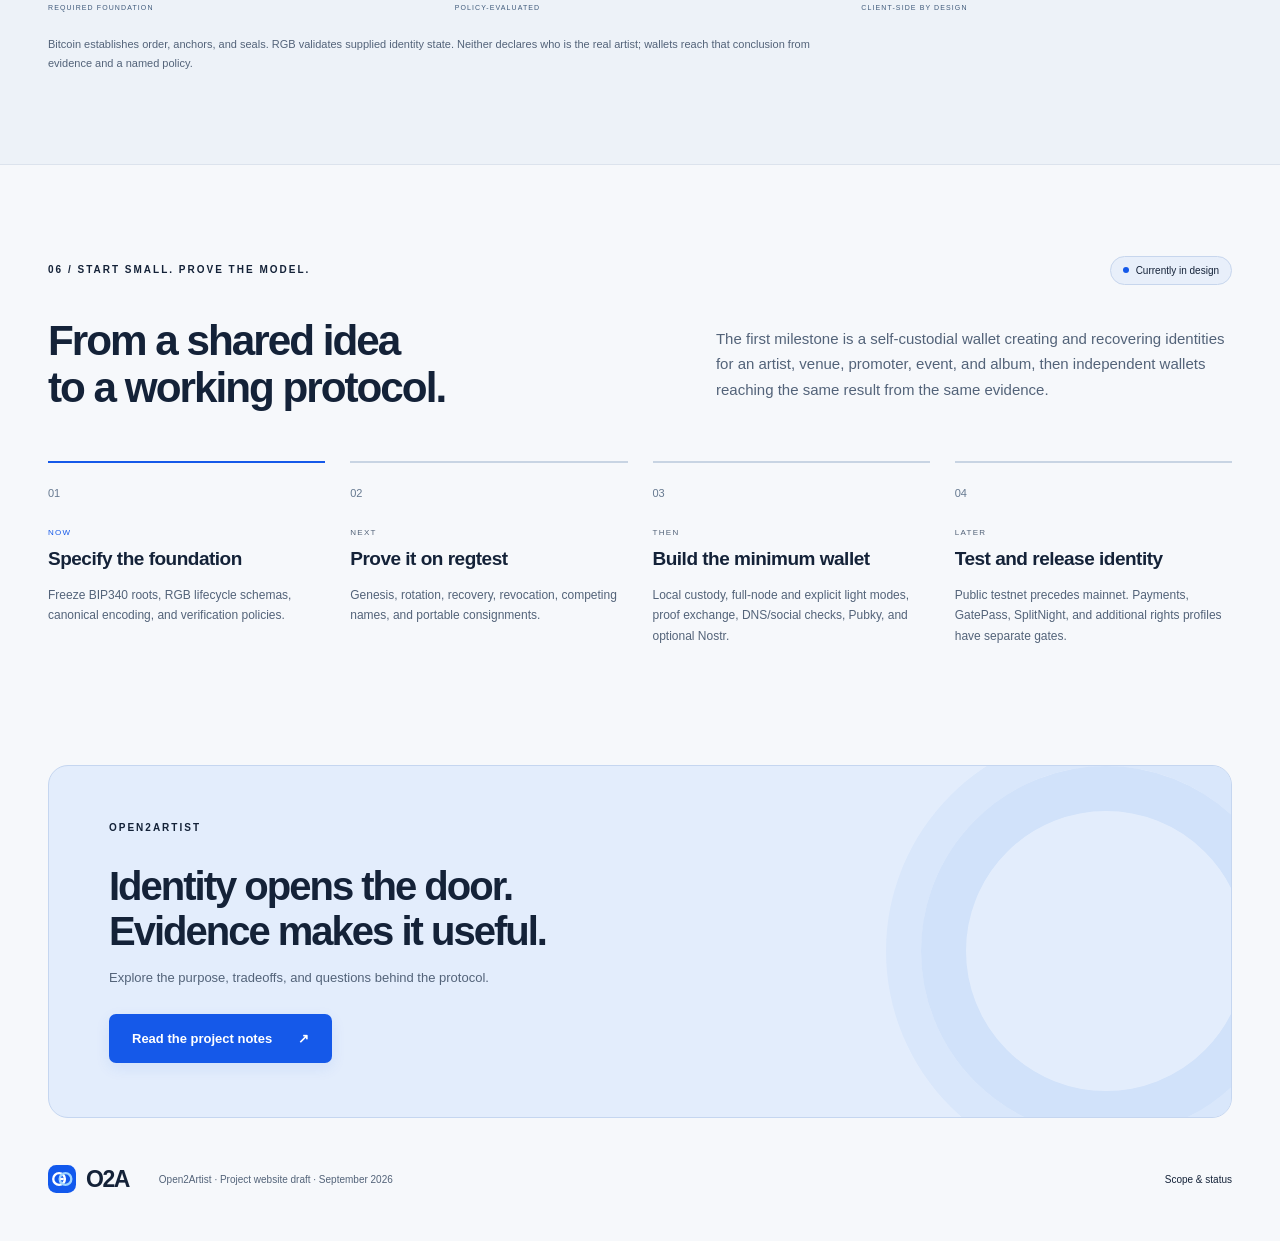
==== commit de566ed7: "Update protocol diagrams and framework" ====
--- a/site/index.html
+++ b/site/index.html
@@ -70,20 +70,24 @@
 
     <section class="section wrap" id="protocol" aria-labelledby="protocol-title">
       <div class="section-top"><p class="eyebrow">03 / THE PROTOCOL</p><span class="section-note">Figures follow the specification.</span></div>
-      <div class="split-heading"><h2 id="protocol-title">Flow, stack,<br>and release path.</h2><p>These drawings match the current design notes. They describe a proposal. They are not a running network, a payment service, or a proof that a performance occurred.</p></div>
+      <div class="split-heading"><h2 id="protocol-title">Flow, framework,<br>stack, and release path.</h2><p>These drawings match the current design notes. They separate custody, identity state, public proof, verification, and replaceable services. They describe a proposal, not a running network or proof that a performance occurred.</p></div>
       <p class="diagram-hint">Swipe each figure sideways to read it.</p>
       <div class="diagram-list">
         <figure class="diagram" id="flow">
-          <img src="assets/protocol-flow.svg" width="1200" height="780" alt="Protocol flow in six steps: create a BIP340-rooted EntityID through RGB anchored to Bitcoin, publish non-exclusive name and channel evidence, create an event with its own key and manifest hash, collect relationship attestations, keep conflicts visible under a named policy, and require independent wallets to return the same result.">
-          <figcaption><strong>Protocol flow.</strong> Bitcoin establishes ordered identity state. An event has its own key-rooted ID. Wallets evaluate channel and relationship evidence without a registrar voting on the real artist.</figcaption>
+          <img src="assets/protocol-flow.svg" width="1200" height="900" alt="Protocol flow: an owner wallet creates a BIP340-rooted EntityID, evolves its RGB lifecycle anchored to Bitcoin, signs typed evidence, exports a content-addressed public proof package, transfers or publishes it, and lets independent wallets validate the same bounded inputs.">
+          <figcaption><strong>Protocol flow.</strong> The owner exports the public identity-history shard, Bitcoin proofs, evidence, policy, and context in an immutable package. A direct recipient or stranger wallet verifies the bytes and every authority boundary.</figcaption>
+        </figure>
+        <figure class="diagram" id="framework">
+          <img src="assets/protocol-framework.svg" width="1200" height="920" alt="Protocol framework with five boundaries: owner-controlled identity keys, Bitcoin and RGB identity state, purpose-domain signed evidence, a content-addressed public proof package, and independent wallet verification; discovery and registries remain replaceable views.">
+          <figcaption><strong>Protocol framework.</strong> Bitcoin orders and seals. RGB validates identity state. O2A signatures establish typed authorship. A named policy interprets evidence. Discovery and registries do not inherit any of those powers.</figcaption>
         </figure>
         <figure class="diagram" id="stack">
-          <img src="assets/protocol-stack.svg" width="1200" height="860" alt="Proposed protocol stack: a self-custodial wallet stores keys and proof packages; the protocol engine checks BIP340 authorization, RGB history, Bitcoin anchors, evidence, and policy. Databases are projections. DNS, social, Pubky, and Nostr provide evidence or discovery but cannot replace the Bitcoin identity root.">
-          <figcaption><strong>Protocol stack.</strong> Bitcoin and RGB are the required identity foundation. Signed external evidence and named policy evaluate real-world claims. PostgreSQL and Redis remain rebuildable infrastructure.</figcaption>
+          <img src="assets/protocol-stack.svg" width="1200" height="960" alt="Proposed technology stack: a self-custodial client combines a wallet interface, encrypted local vault, and deterministic protocol core; Bitcoin and RGB form the required identity foundation; evidence and discovery adapters plus database services remain replaceable.">
+          <figcaption><strong>Technology stack.</strong> Keys, consignments, evidence, and packages stay in the client. Bitcoin and RGB are required for identity lifecycle validity. DNS, social, Pubky, Nostr, APIs, databases, caches, and storage have narrower replaceable roles.</figcaption>
         </figure>
         <figure class="diagram" id="pipeline">
-          <img src="assets/protocol-pipeline.svg" width="1200" height="820" alt="Proposed release pipeline: a local self-custodial Bitcoin and RGB regtest, lifecycle and recovery conformance, independent wallet exchange, public testnet, public beta, then a mainnet identity release. One signed artifact is promoted from a git commit through dev and testnet to production.">
-          <figcaption><strong>Release pipeline.</strong> A design target while the specification is still open. The first public release is identity, evidence, and verification. The same tested artifact is promoted rather than rebuilt.</figcaption>
+          <img src="assets/protocol-pipeline.svg" width="1200" height="920" alt="Proposed protocol and release pipeline: freeze the specification, prove the deterministic Bitcoin and RGB core, build the self-custodial wallet and node, test discovery and interoperability, release identity version one, then add applications; promote one reproducible signed artifact.">
+          <figcaption><strong>Protocol and release pipeline.</strong> The specification, conformance, custody, interoperability, and identity-v1 gates close in order. A reviewed commit produces one reproducible signed artifact for promotion; local evidence is never presented as a public release.</figcaption>
         </figure>
       </div>
     </section>
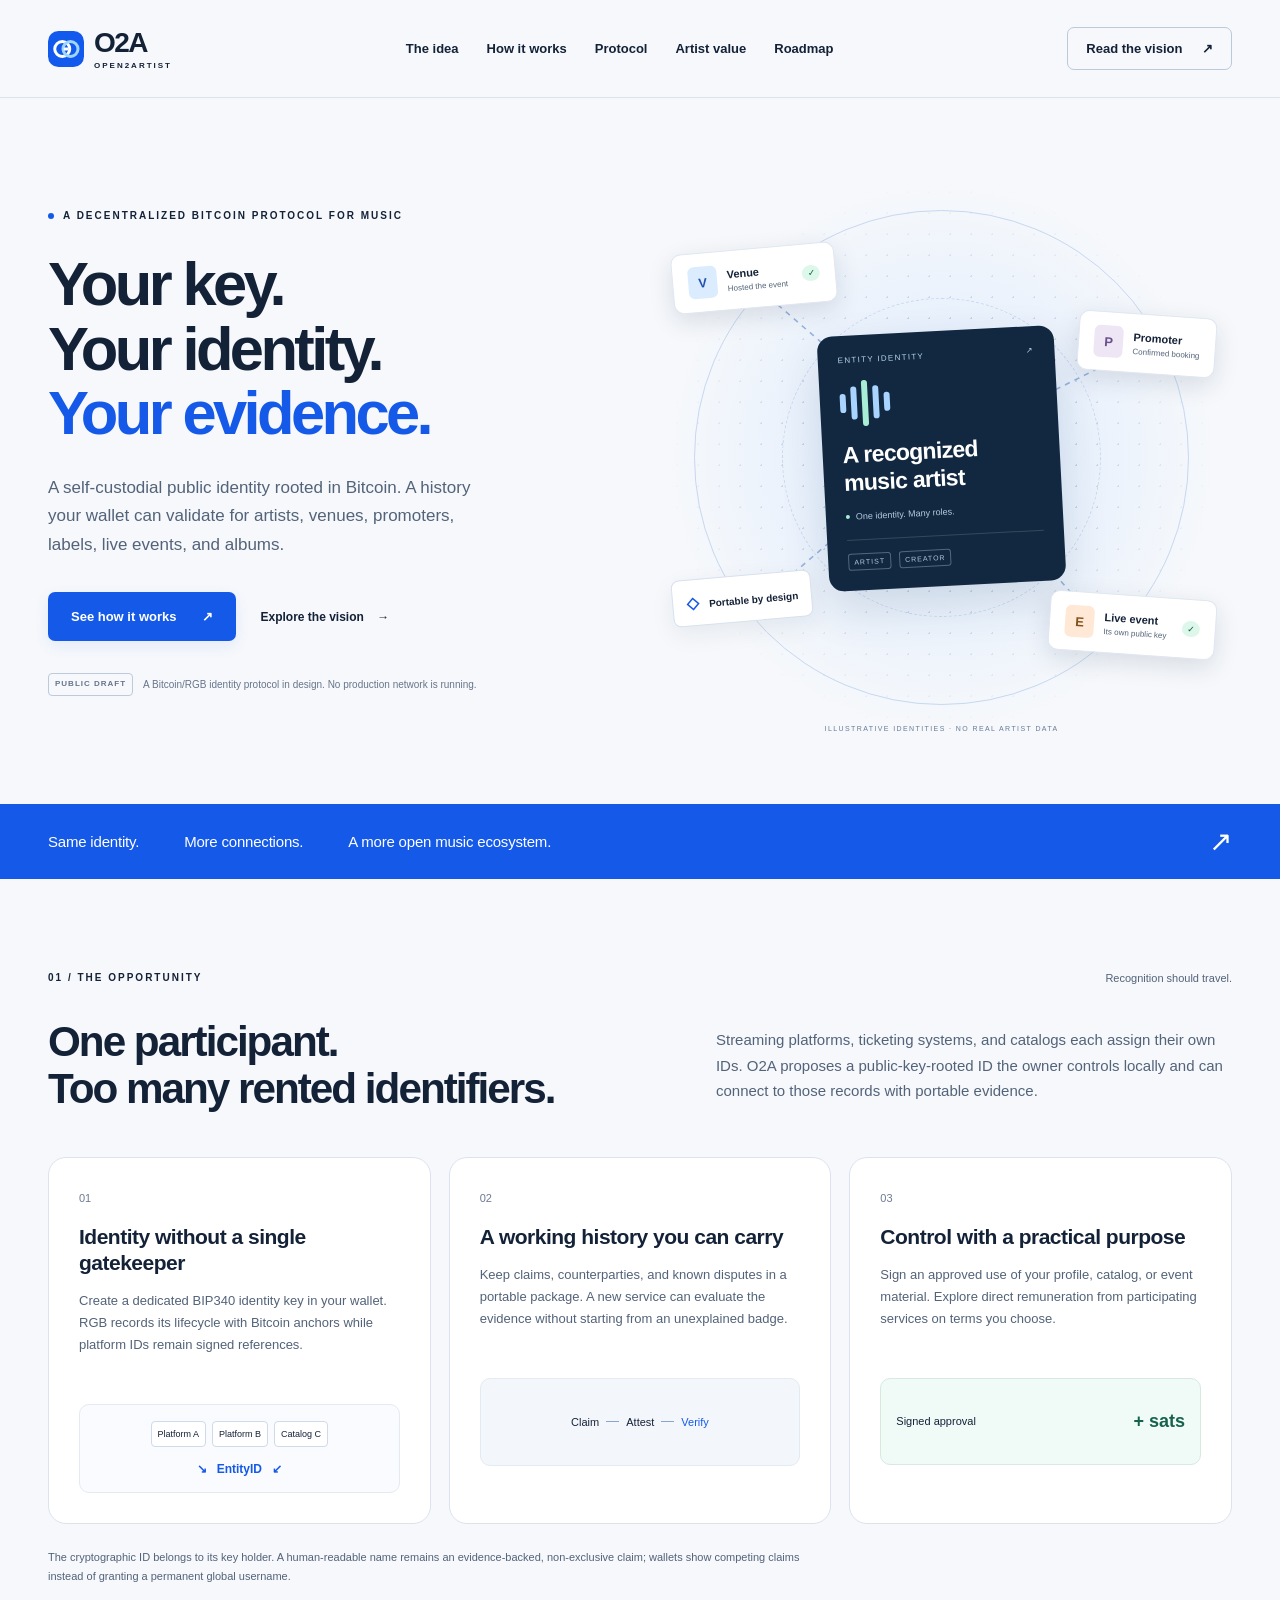
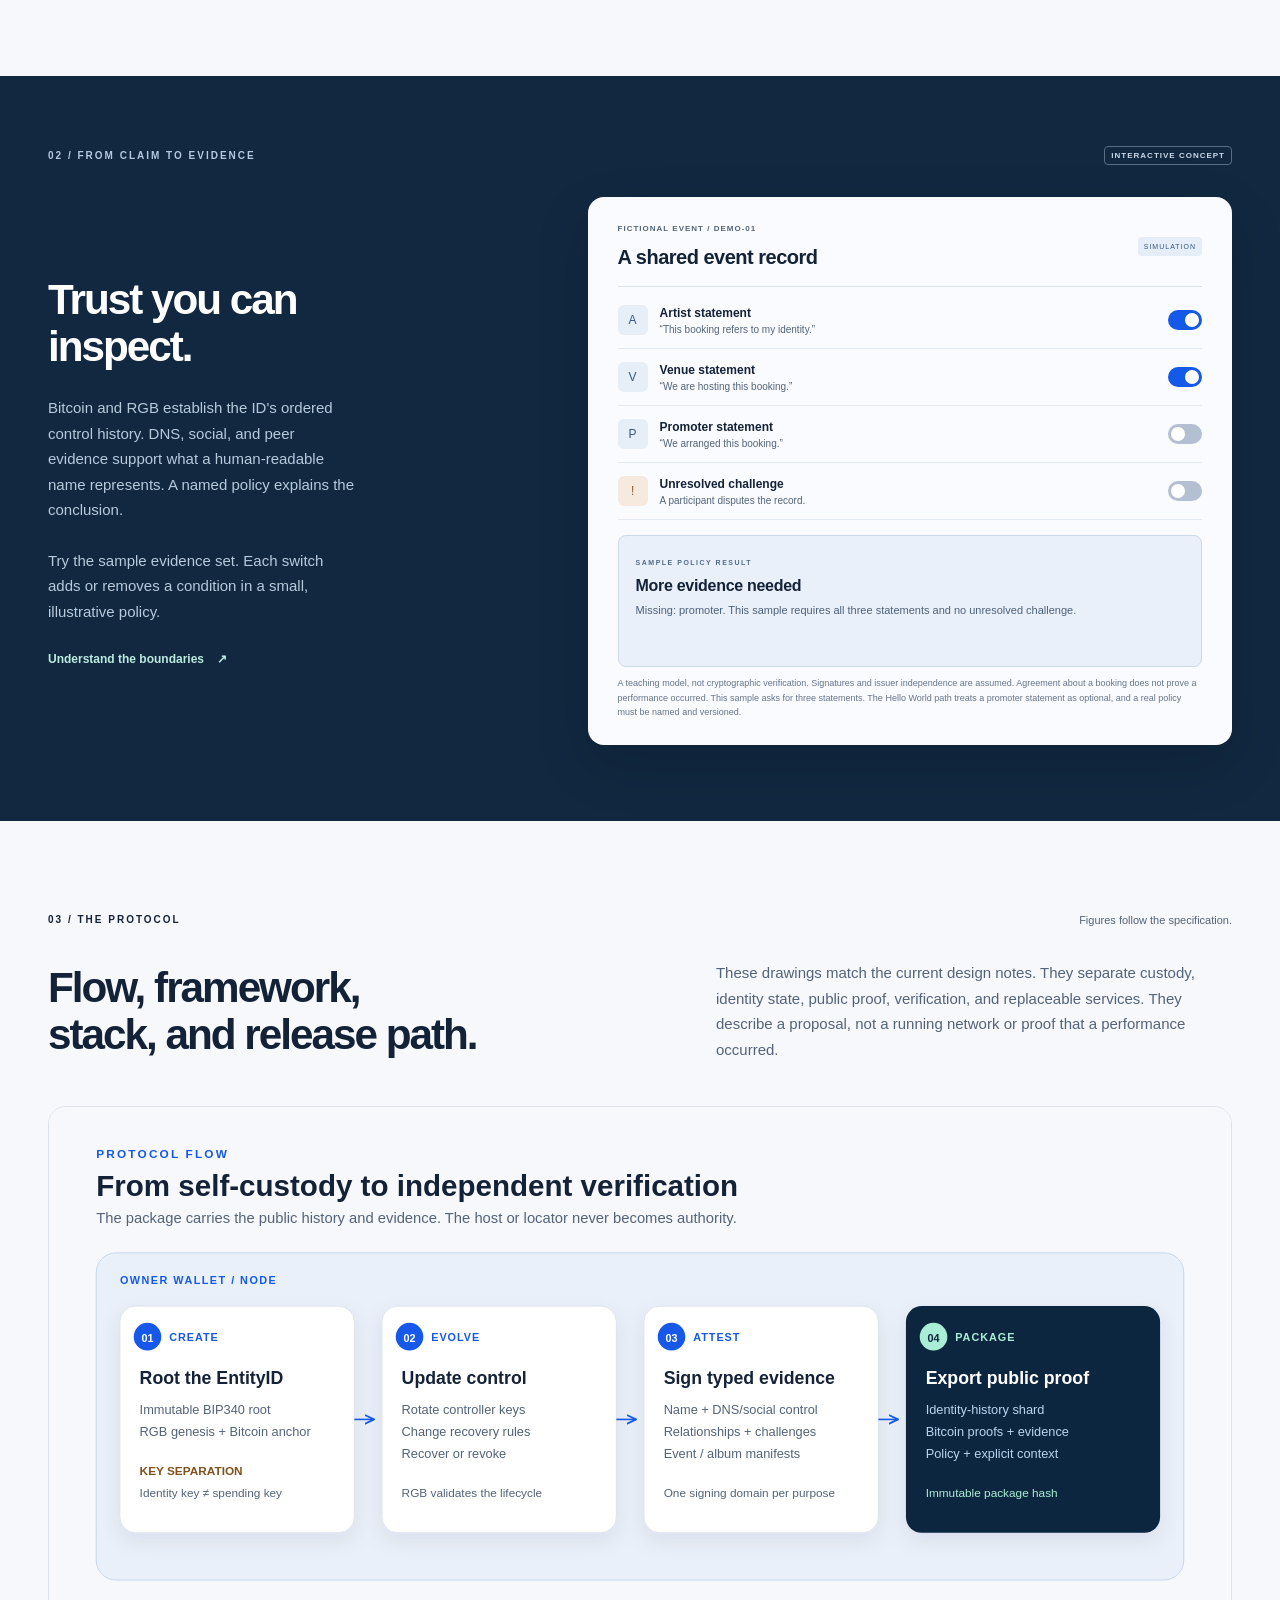
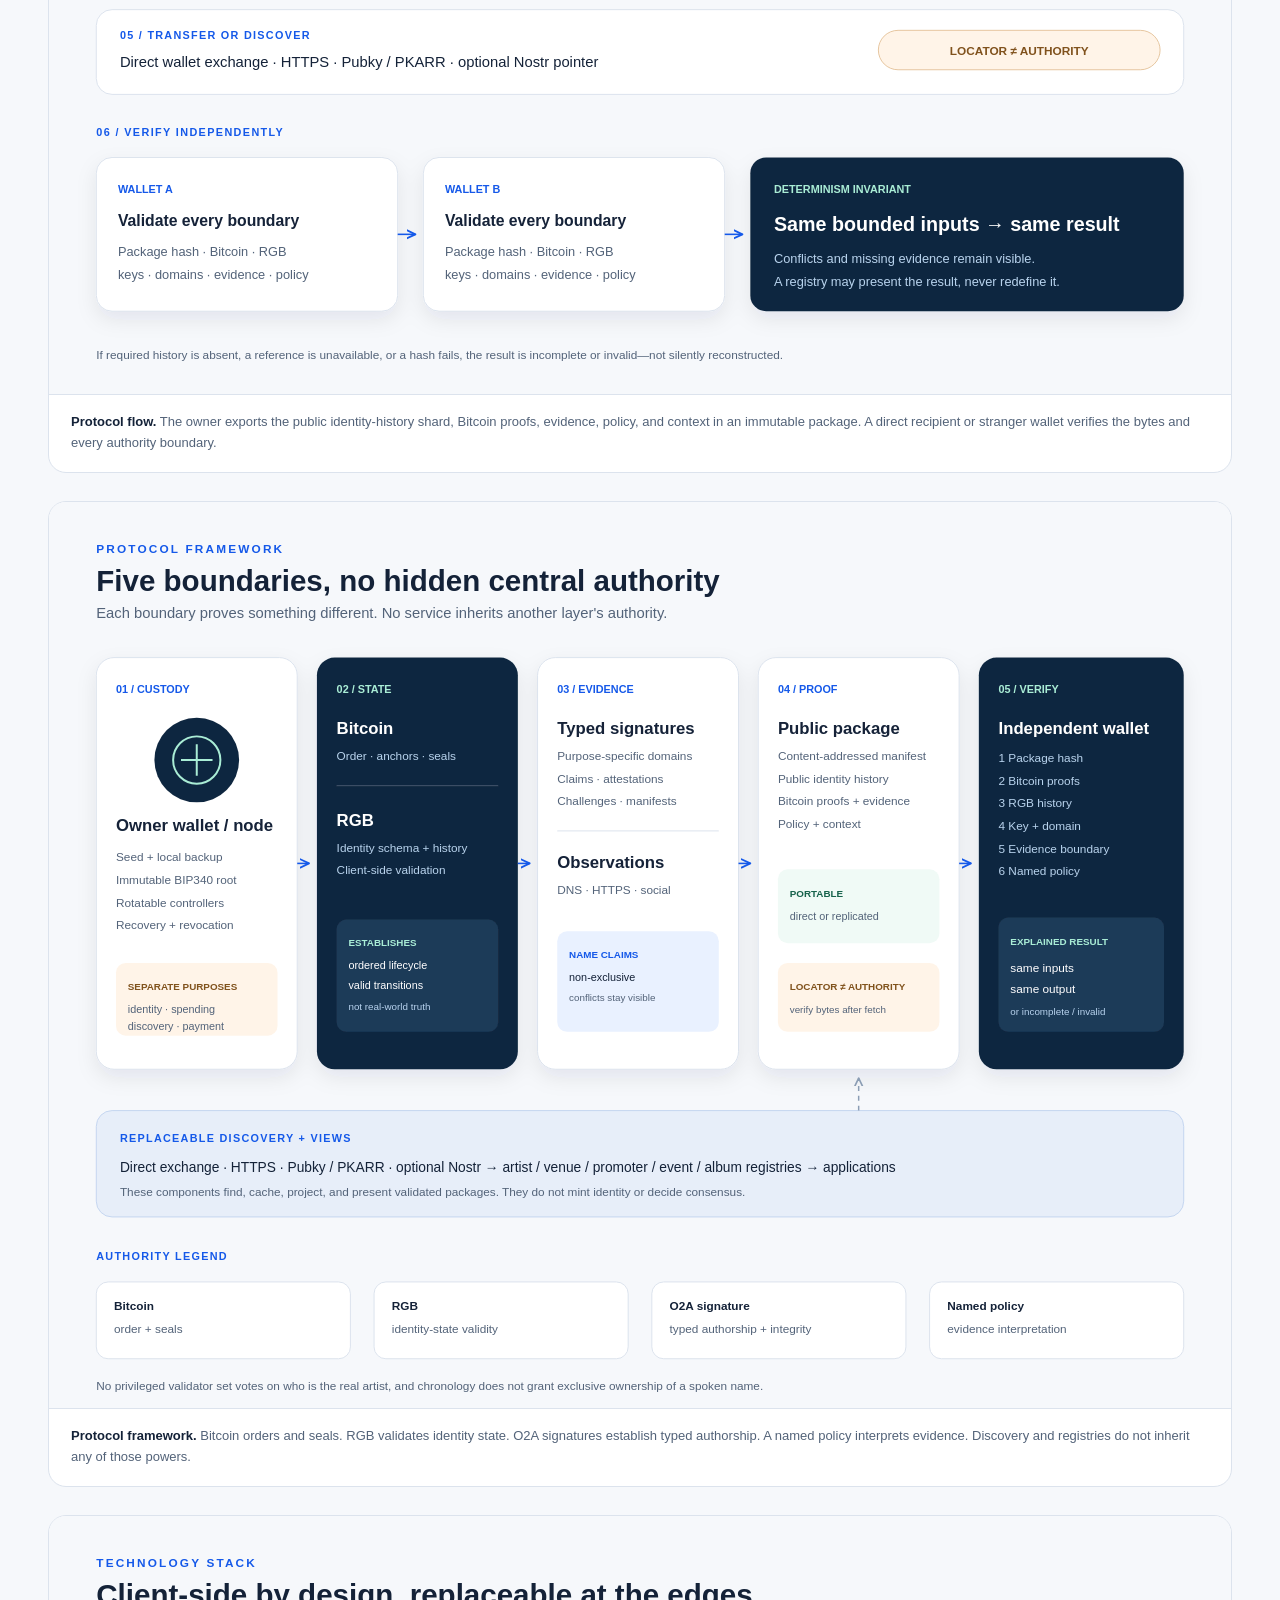
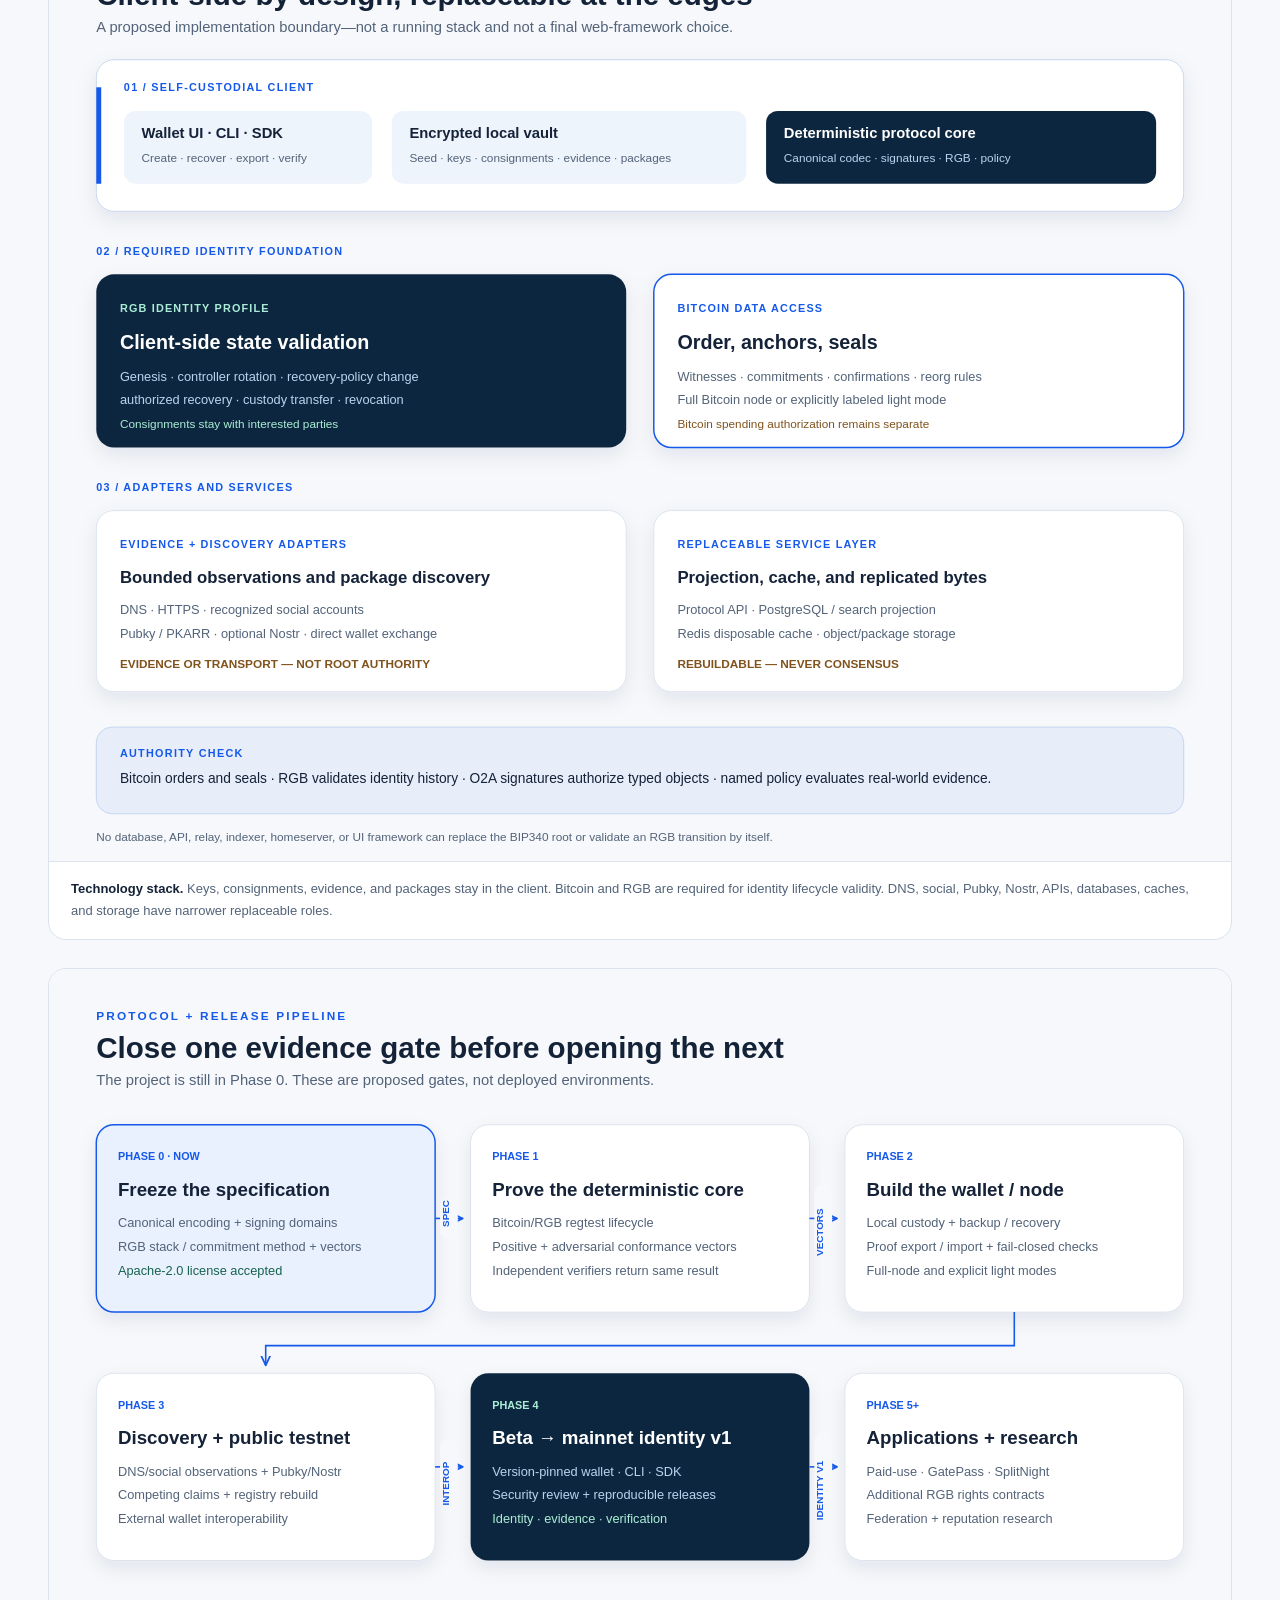
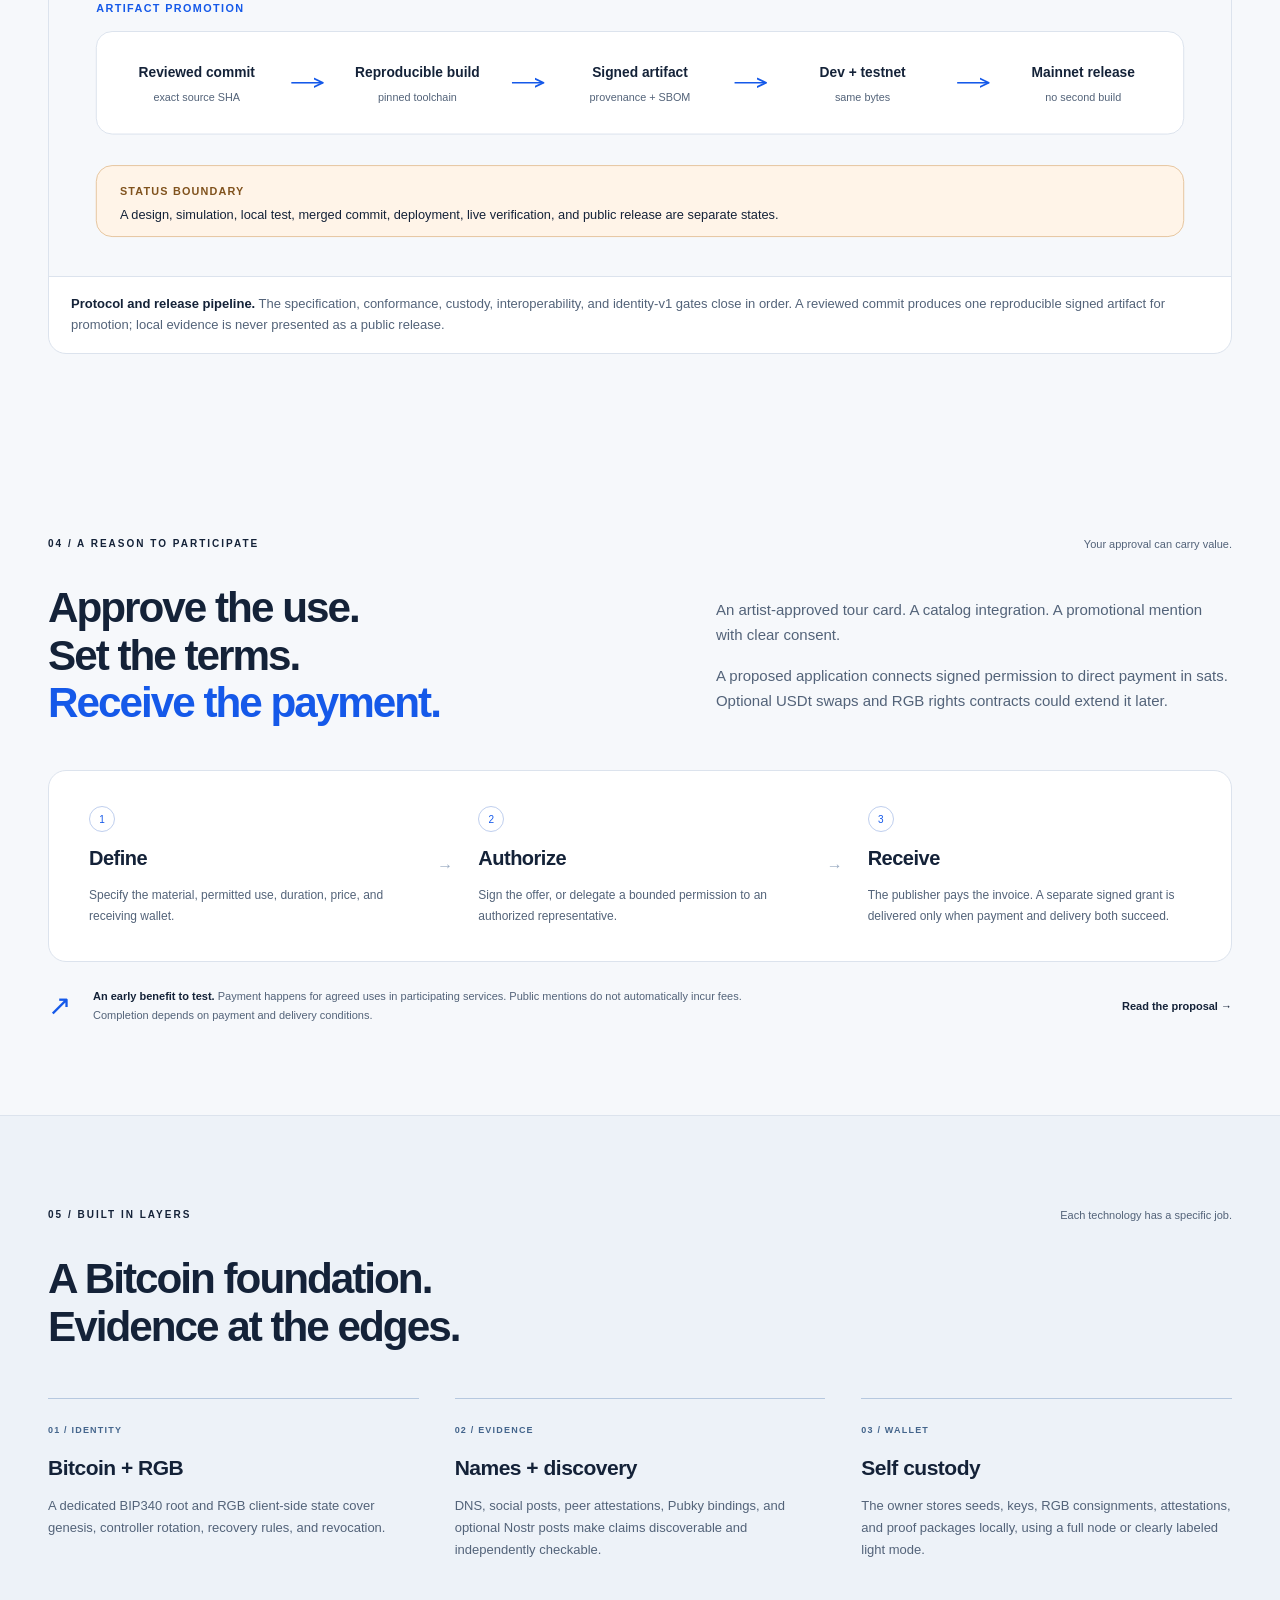
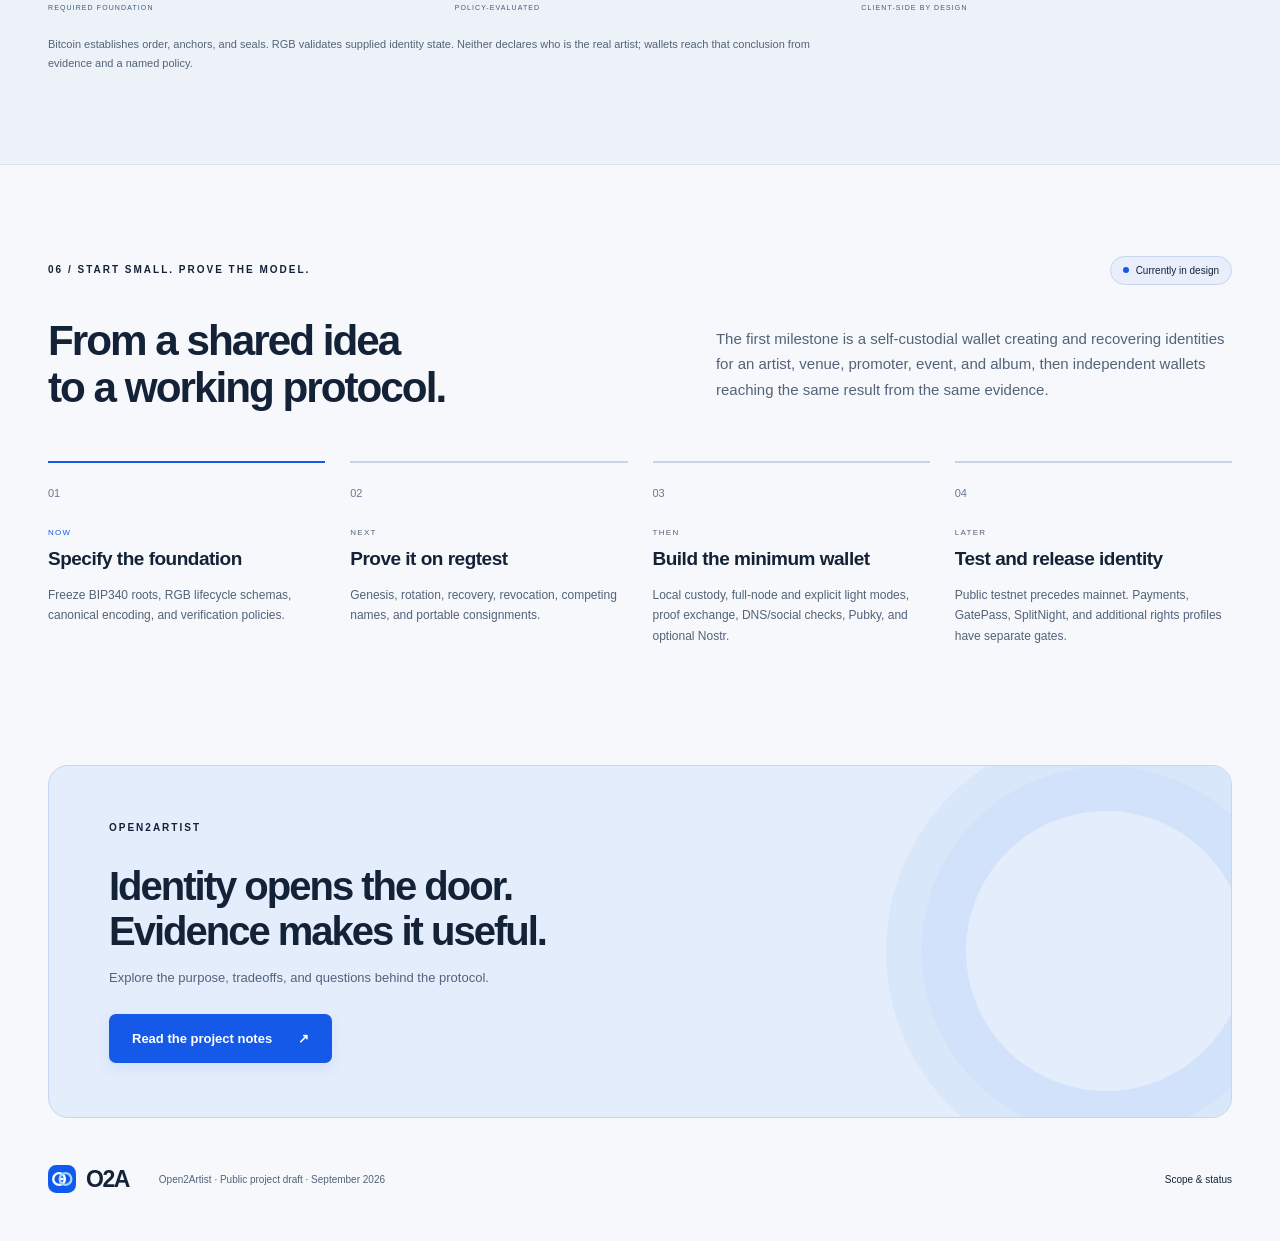
==== commit 6f8e8883: "Make public Sites access the default" ====
--- a/site/index.html
+++ b/site/index.html
@@ -25,7 +25,7 @@
         <h1 id="hero-title">Your key.<br>Your identity.<br><span>Your evidence.</span></h1>
         <p class="hero-text">A self-custodial public identity rooted in Bitcoin. A history your wallet can validate for artists, venues, promoters, labels, live events, and albums.</p>
         <div class="actions"><a class="button primary" href="#evidence">See how it works <span aria-hidden="true">↗</span></a><a class="text-link" href="guide.html">Explore the vision <span aria-hidden="true">→</span></a></div>
-        <p class="draft-note"><span class="mini-tag">EARLY DRAFT</span> A Bitcoin/RGB identity protocol in design. No production network is running.</p>
+        <p class="draft-note"><span class="mini-tag">PUBLIC DRAFT</span> A Bitcoin/RGB identity protocol in design. No production network is running.</p>
       </div>
       <div class="network" aria-label="Concept illustration: an artist connects signed evidence from a venue, promoter, and event to one portable identity.">
         <div class="network-grid"></div><div class="orbit orbit-one"></div><div class="orbit orbit-two"></div>
@@ -105,6 +105,6 @@
 
     <section class="closing wrap"><p class="eyebrow">OPEN2ARTIST</p><h2>Identity opens the door.<br>Evidence makes it useful.</h2><p>Explore the purpose, tradeoffs, and questions behind the protocol.</p><a class="button primary" href="guide.html">Read the project notes <span aria-hidden="true">↗</span></a><span class="closing-orbit" aria-hidden="true"></span></section>
   </main>
-  <footer class="footer wrap"><a class="brand" href="index.html"><img src="assets/mark.svg" width="28" height="28" alt=""><span>O2A</span></a><p>Open2Artist · Project website draft · September 2026</p><a href="guide.html#status">Scope &amp; status</a></footer>
+  <footer class="footer wrap"><a class="brand" href="index.html"><img src="assets/mark.svg" width="28" height="28" alt=""><span>O2A</span></a><p>Open2Artist · Public project draft · September 2026</p><a href="guide.html#status">Scope &amp; status</a></footer>
 </body>
 </html>
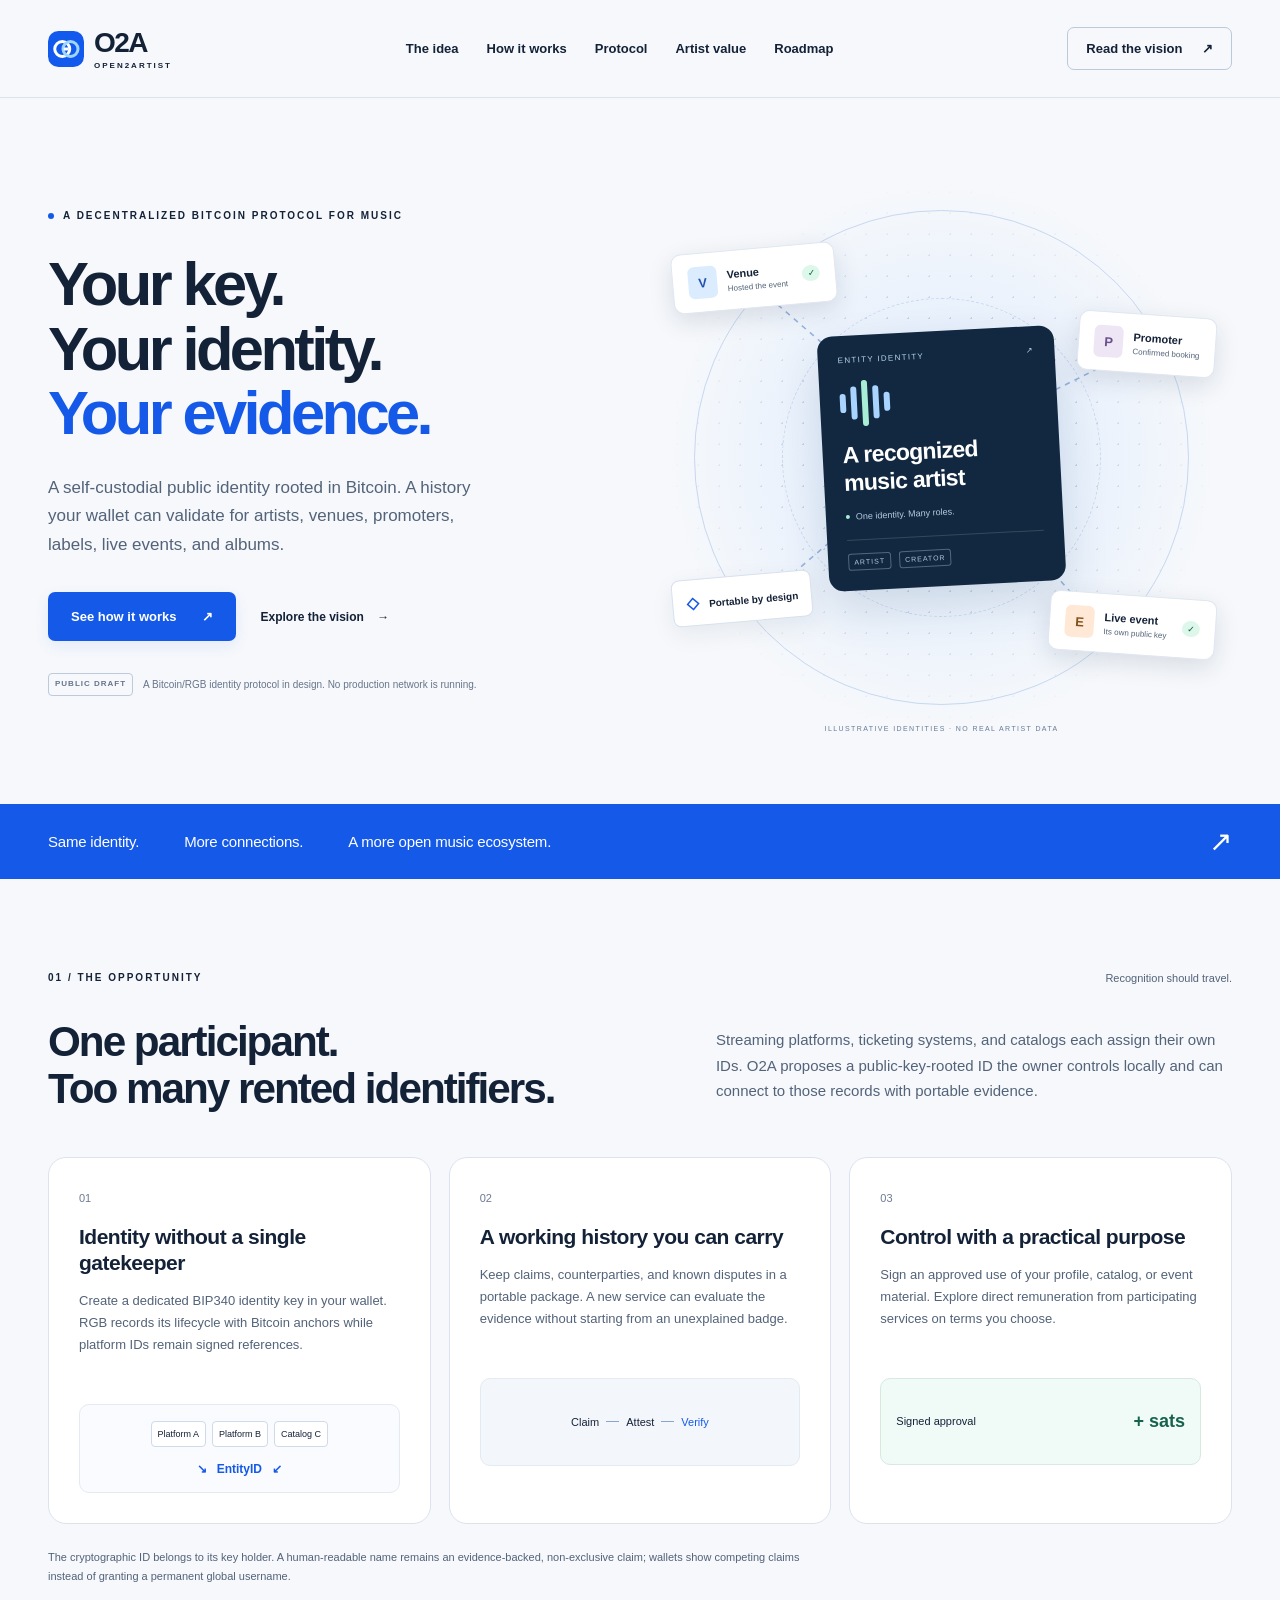
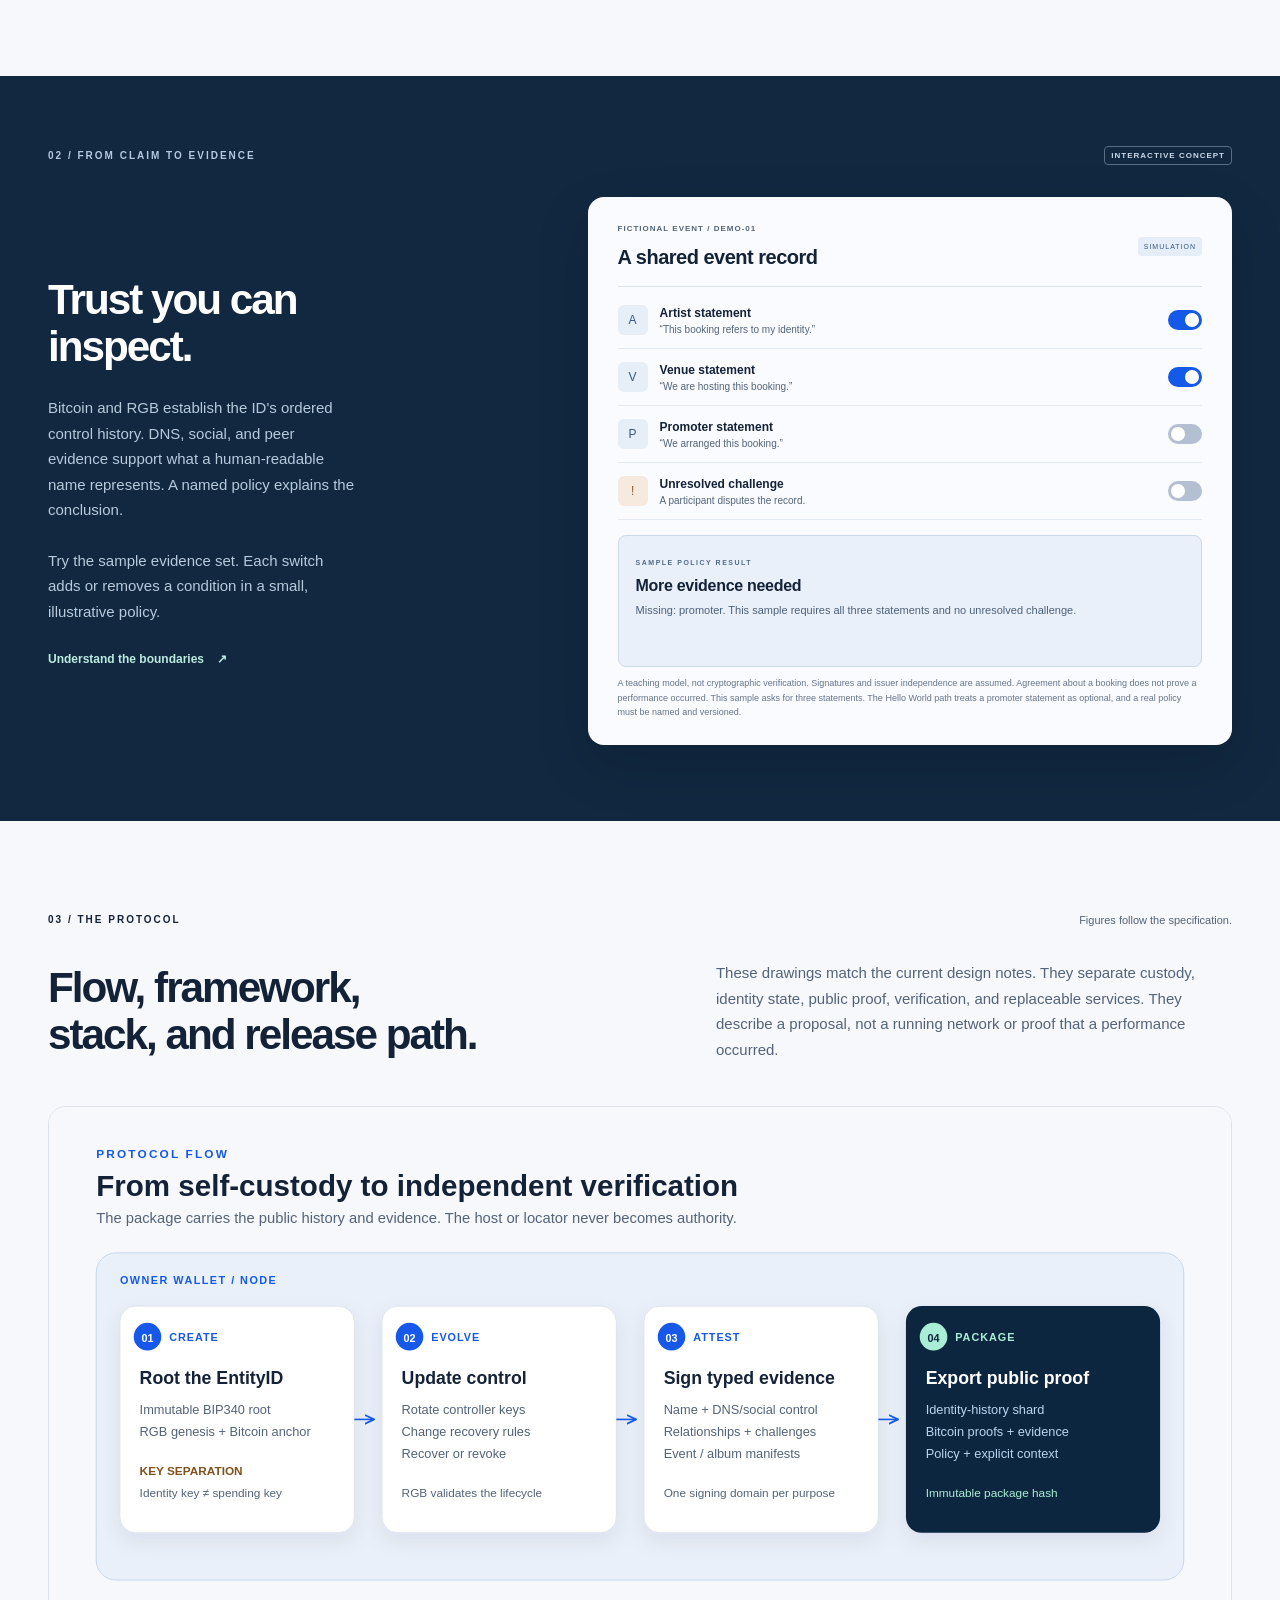
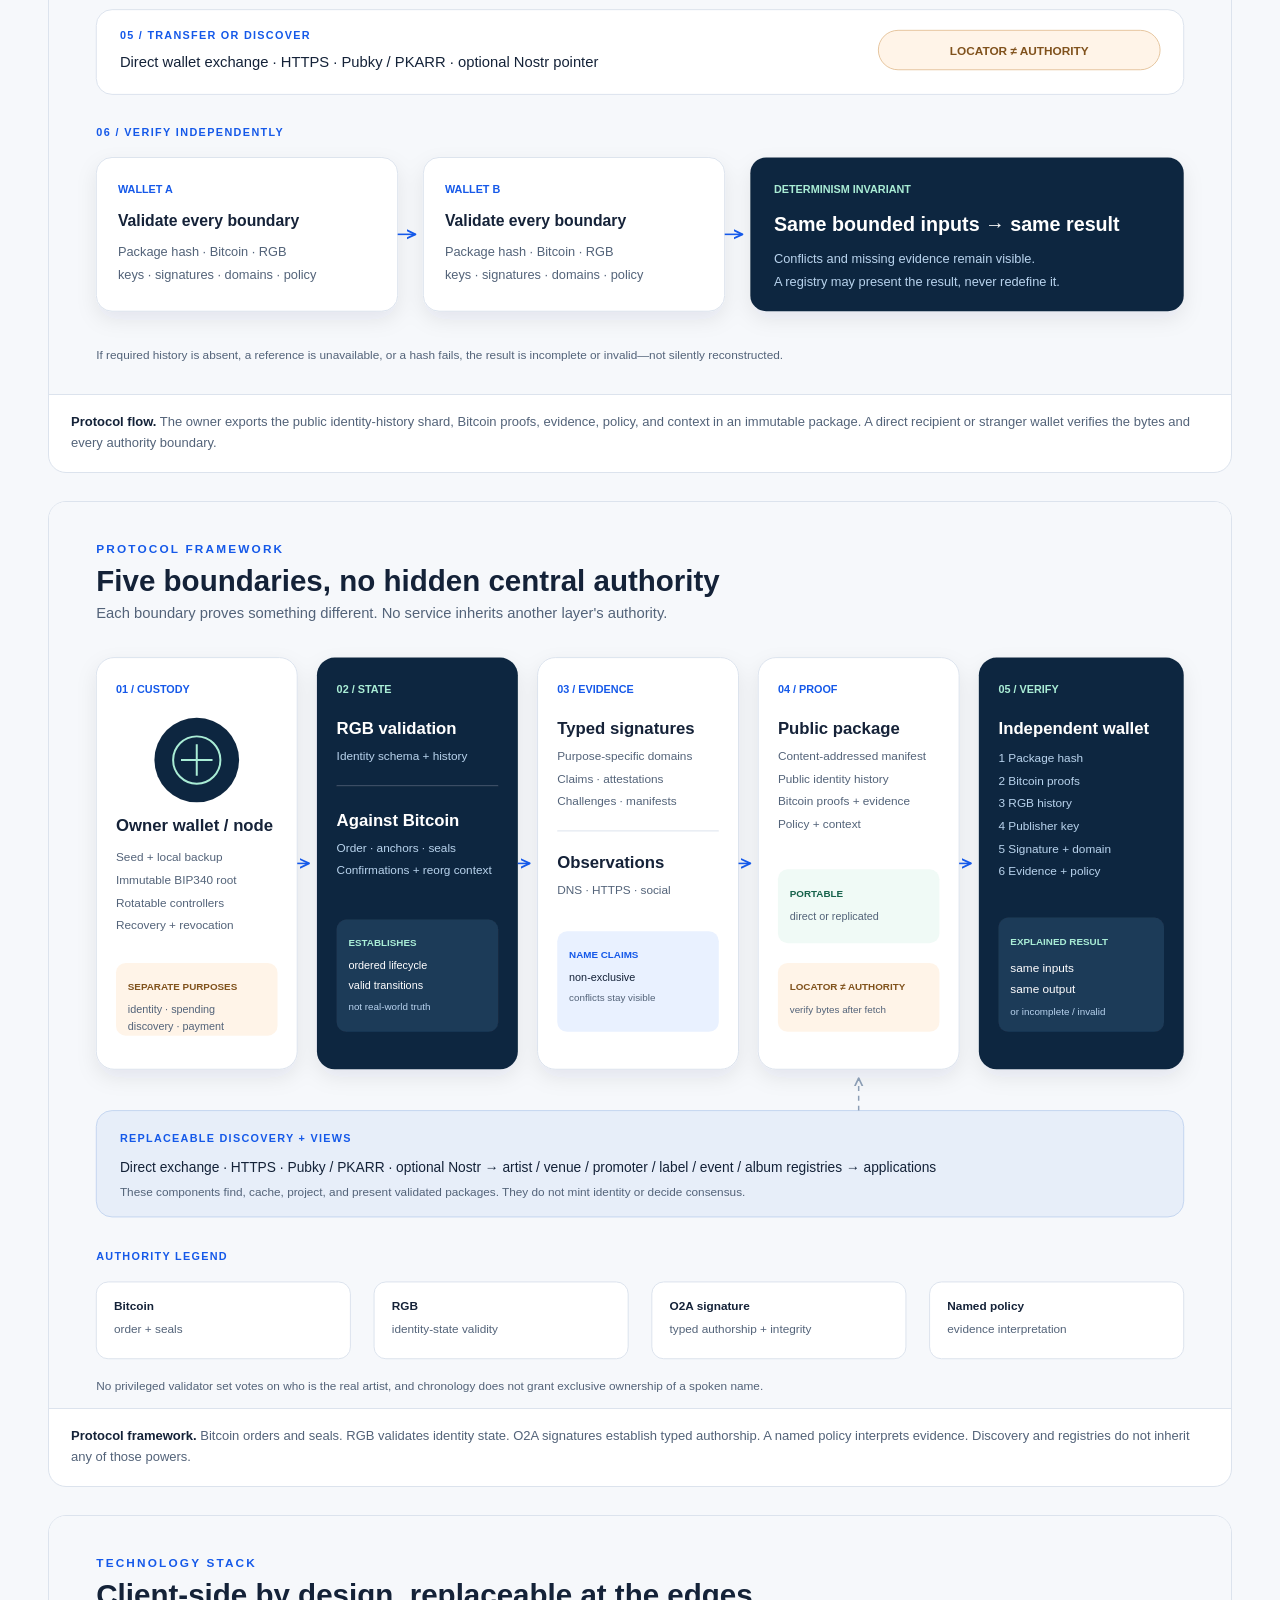
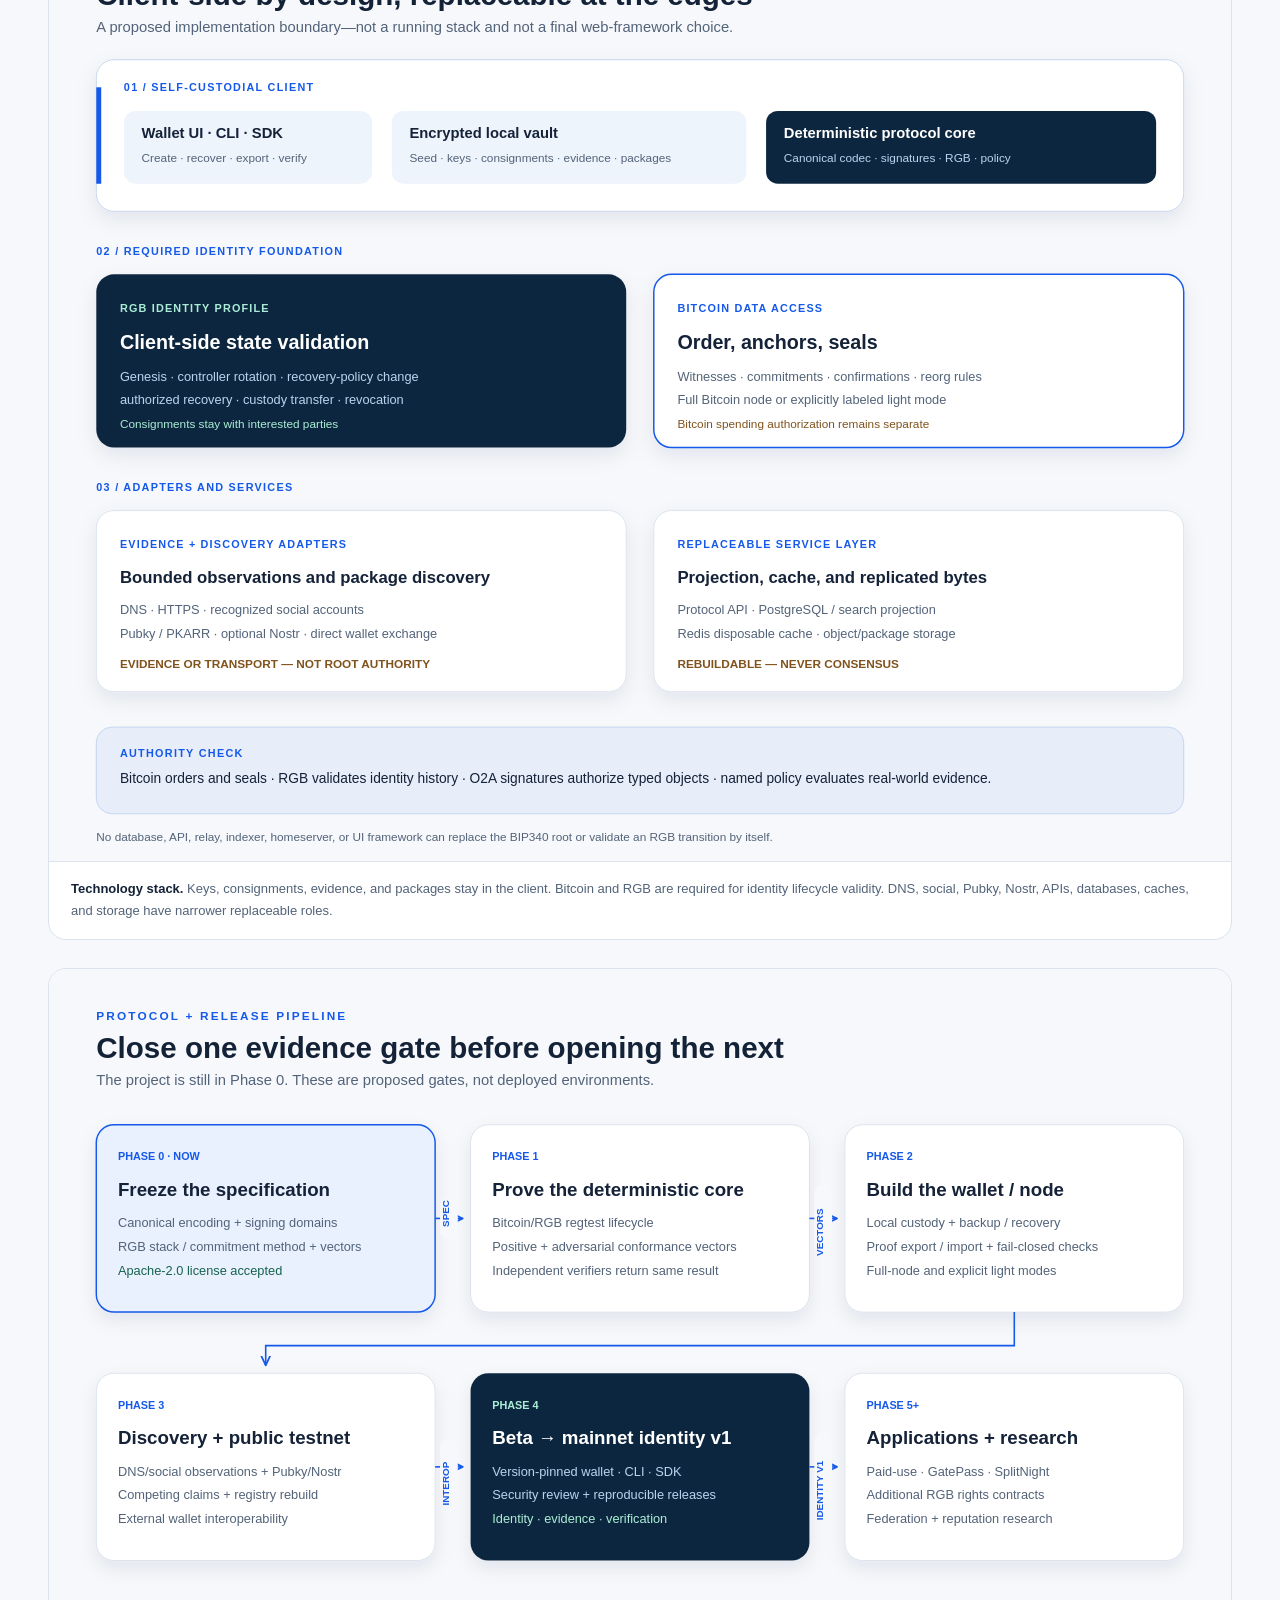
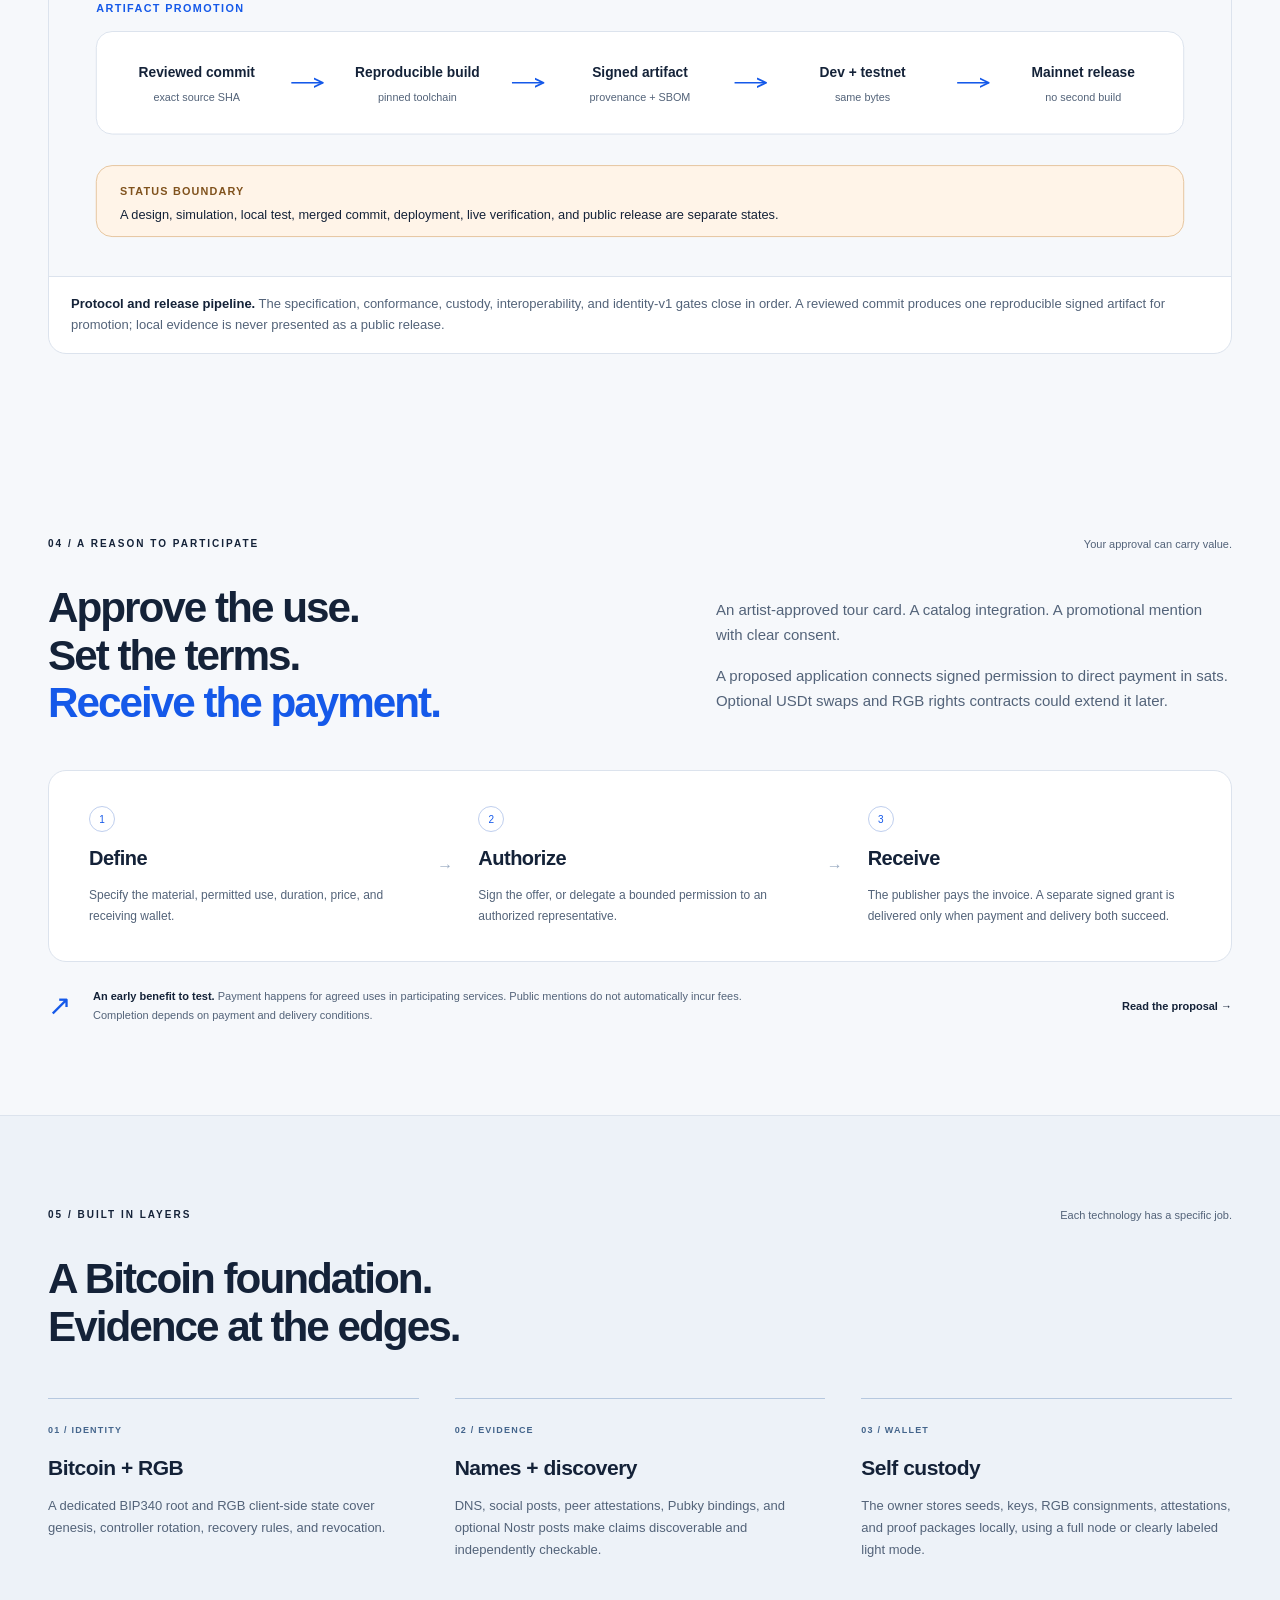
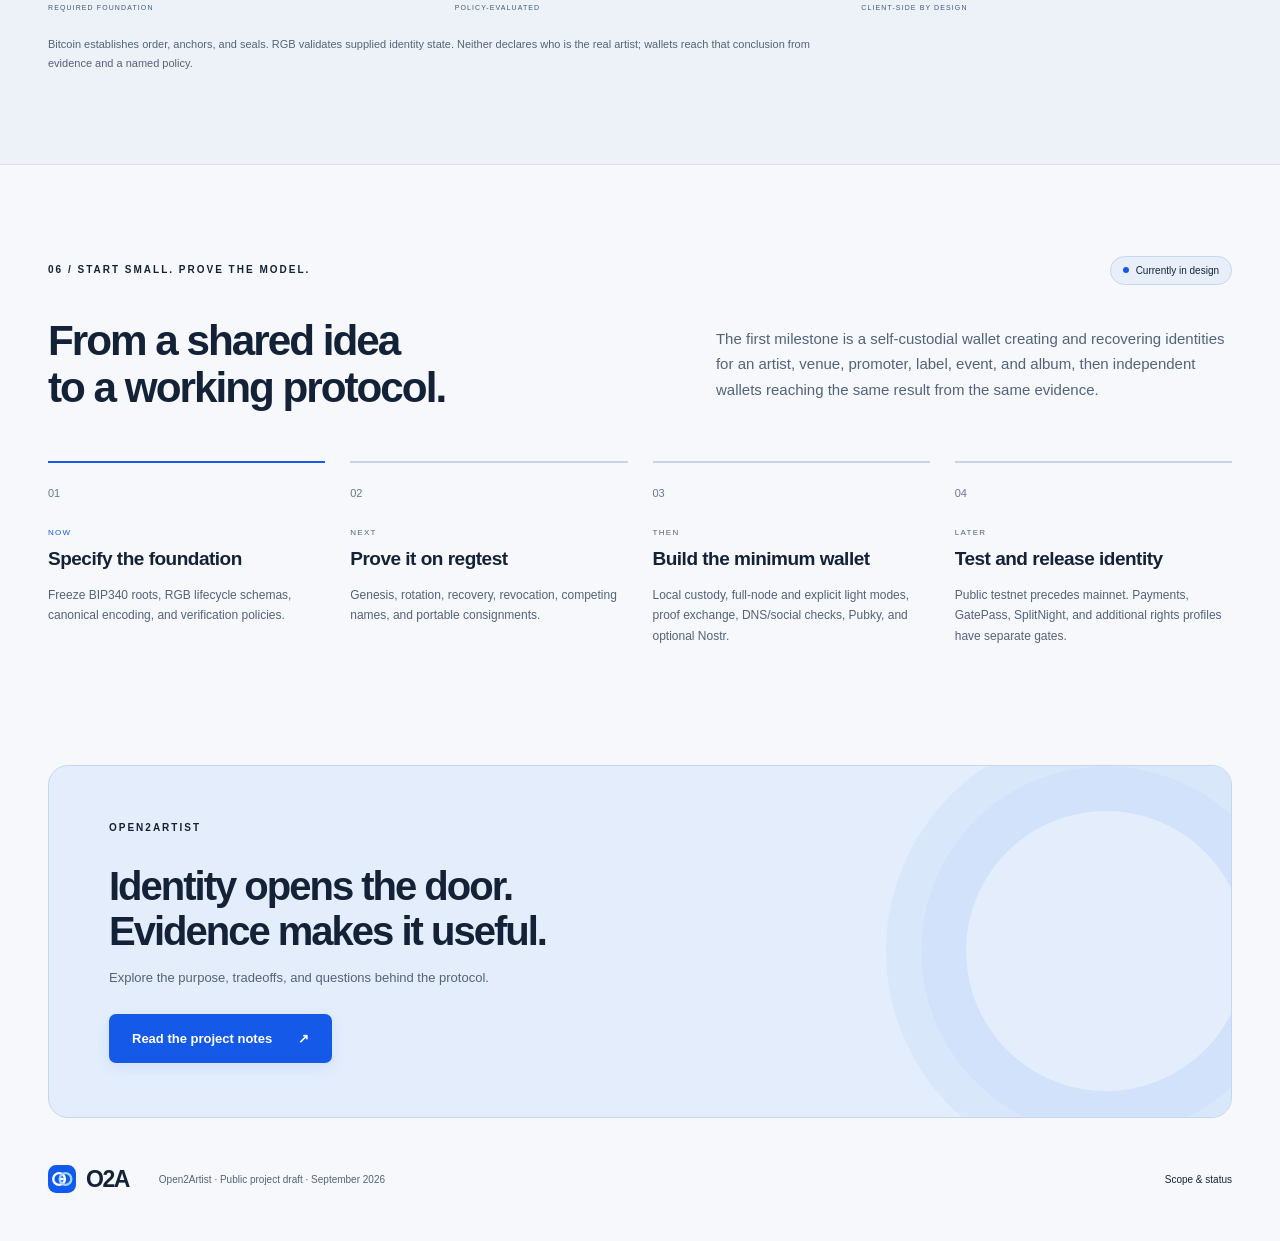
==== commit 8554c459: "Add label registry projection" ====
--- a/site/index.html
+++ b/site/index.html
@@ -101,7 +101,7 @@
 
     <section class="technology-section"><div class="wrap section" aria-labelledby="technology-title"><div class="section-top"><p class="eyebrow">05 / BUILT IN LAYERS</p><span class="section-note">Each technology has a specific job.</span></div><h2 id="technology-title">A Bitcoin foundation.<br>Evidence at the edges.</h2><div class="tech-grid"><article><span class="tech-icon">01 / IDENTITY</span><h3>Bitcoin + RGB</h3><p>A dedicated BIP340 root and RGB client-side state cover genesis, controller rotation, recovery rules, and revocation.</p><span class="status-label">REQUIRED FOUNDATION</span></article><article><span class="tech-icon">02 / EVIDENCE</span><h3>Names + discovery</h3><p>DNS, social posts, peer attestations, Pubky bindings, and optional Nostr posts make claims discoverable and independently checkable.</p><span class="status-label">POLICY-EVALUATED</span></article><article><span class="tech-icon">03 / WALLET</span><h3>Self custody</h3><p>The owner stores seeds, keys, RGB consignments, attestations, and proof packages locally, using a full node or clearly labeled light mode.</p><span class="status-label">CLIENT-SIDE BY DESIGN</span></article></div><p class="section-footnote">Bitcoin establishes order, anchors, and seals. RGB validates supplied identity state. Neither declares who is the real artist; wallets reach that conclusion from evidence and a named policy.</p></div></section>
 
-    <section class="section wrap" id="roadmap" aria-labelledby="roadmap-title"><div class="section-top"><p class="eyebrow">06 / START SMALL. PROVE THE MODEL.</p><span class="status-pill"><span class="dot"></span> Currently in design</span></div><div class="split-heading"><h2 id="roadmap-title">From a shared idea<br>to a working protocol.</h2><p>The first milestone is a self-custodial wallet creating and recovering identities for an artist, venue, promoter, event, and album, then independent wallets reaching the same result from the same evidence.</p></div><ol class="roadmap"><li class="current"><span class="roadmap-num">01</span><div><span class="roadmap-label">NOW</span><h3>Specify the foundation</h3><p>Freeze BIP340 roots, RGB lifecycle schemas, canonical encoding, and verification policies.</p></div></li><li><span class="roadmap-num">02</span><div><span class="roadmap-label">NEXT</span><h3>Prove it on regtest</h3><p>Genesis, rotation, recovery, revocation, competing names, and portable consignments.</p></div></li><li><span class="roadmap-num">03</span><div><span class="roadmap-label">THEN</span><h3>Build the minimum wallet</h3><p>Local custody, full-node and explicit light modes, proof exchange, DNS/social checks, Pubky, and optional Nostr.</p></div></li><li><span class="roadmap-num">04</span><div><span class="roadmap-label">LATER</span><h3>Test and release identity</h3><p>Public testnet precedes mainnet. Payments, GatePass, SplitNight, and additional rights profiles have separate gates.</p></div></li></ol></section>
+    <section class="section wrap" id="roadmap" aria-labelledby="roadmap-title"><div class="section-top"><p class="eyebrow">06 / START SMALL. PROVE THE MODEL.</p><span class="status-pill"><span class="dot"></span> Currently in design</span></div><div class="split-heading"><h2 id="roadmap-title">From a shared idea<br>to a working protocol.</h2><p>The first milestone is a self-custodial wallet creating and recovering identities for an artist, venue, promoter, label, event, and album, then independent wallets reaching the same result from the same evidence.</p></div><ol class="roadmap"><li class="current"><span class="roadmap-num">01</span><div><span class="roadmap-label">NOW</span><h3>Specify the foundation</h3><p>Freeze BIP340 roots, RGB lifecycle schemas, canonical encoding, and verification policies.</p></div></li><li><span class="roadmap-num">02</span><div><span class="roadmap-label">NEXT</span><h3>Prove it on regtest</h3><p>Genesis, rotation, recovery, revocation, competing names, and portable consignments.</p></div></li><li><span class="roadmap-num">03</span><div><span class="roadmap-label">THEN</span><h3>Build the minimum wallet</h3><p>Local custody, full-node and explicit light modes, proof exchange, DNS/social checks, Pubky, and optional Nostr.</p></div></li><li><span class="roadmap-num">04</span><div><span class="roadmap-label">LATER</span><h3>Test and release identity</h3><p>Public testnet precedes mainnet. Payments, GatePass, SplitNight, and additional rights profiles have separate gates.</p></div></li></ol></section>
 
     <section class="closing wrap"><p class="eyebrow">OPEN2ARTIST</p><h2>Identity opens the door.<br>Evidence makes it useful.</h2><p>Explore the purpose, tradeoffs, and questions behind the protocol.</p><a class="button primary" href="guide.html">Read the project notes <span aria-hidden="true">↗</span></a><span class="closing-orbit" aria-hidden="true"></span></section>
   </main>
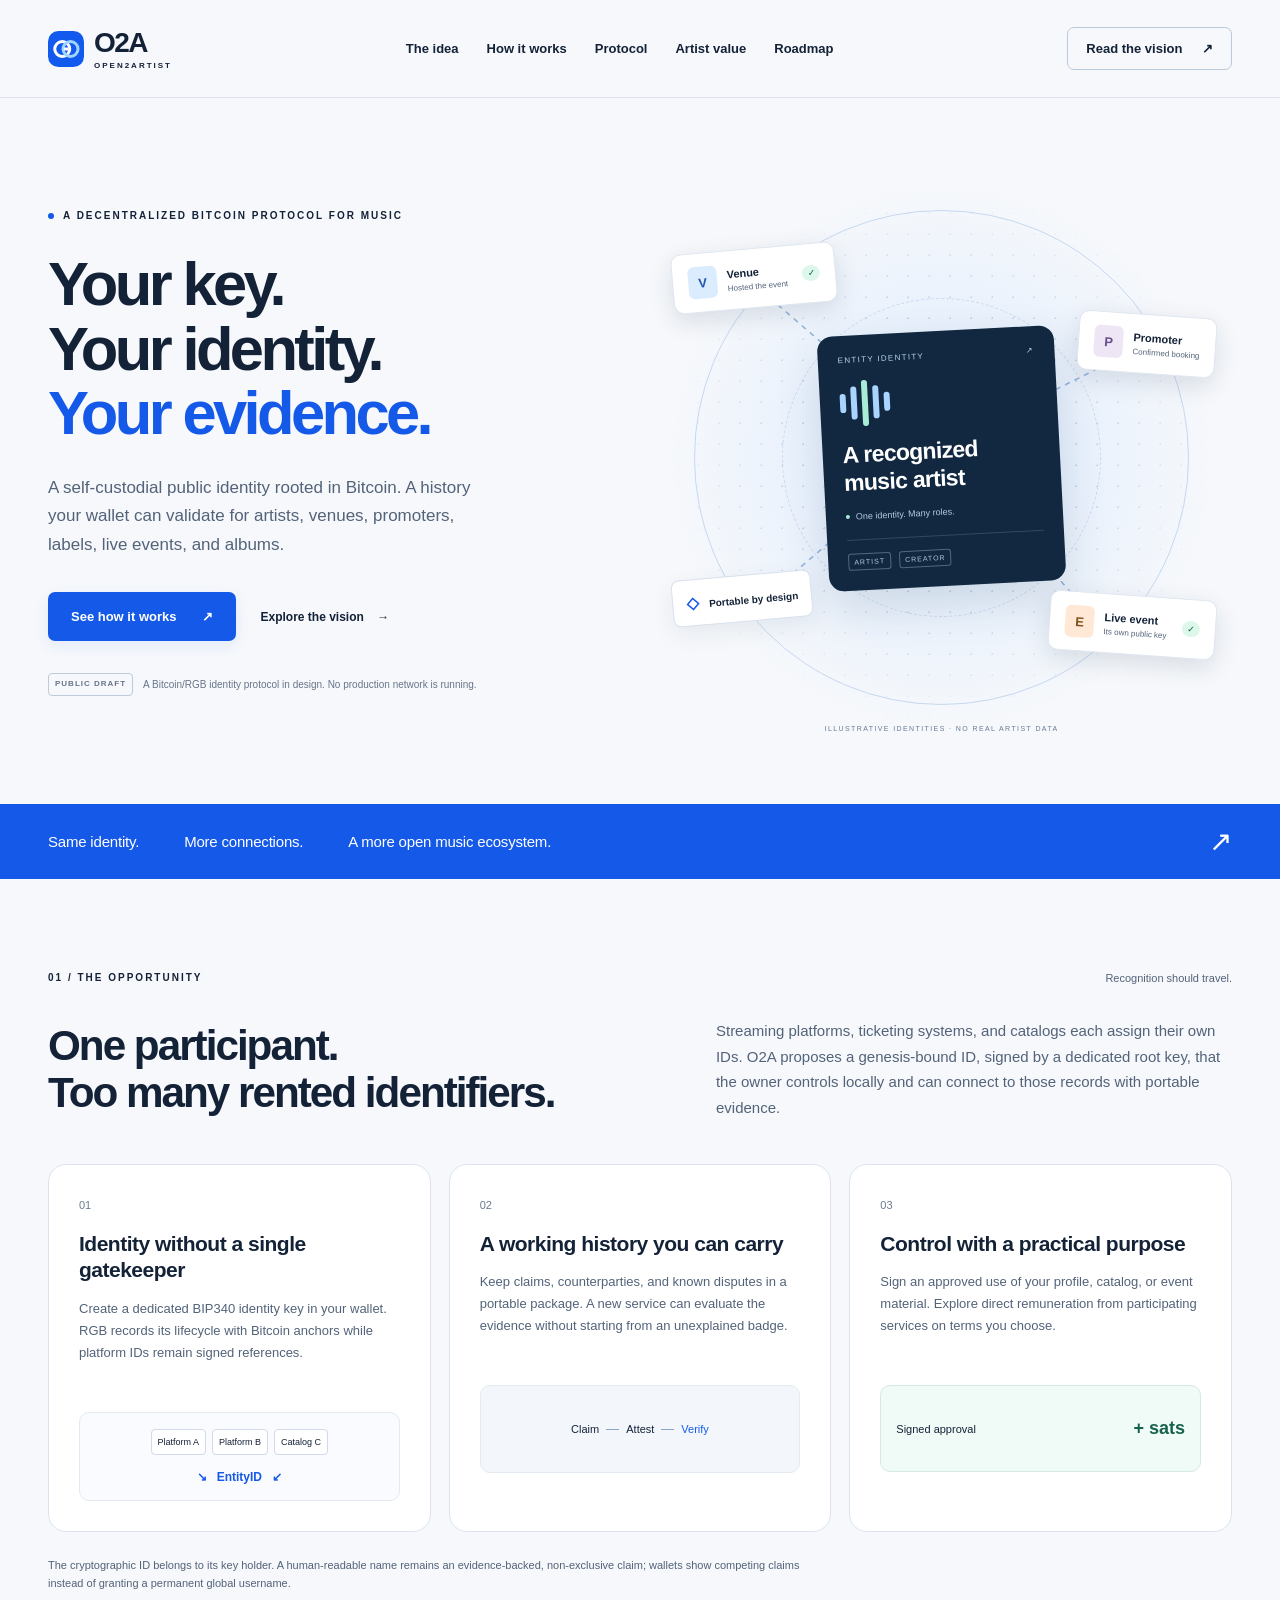
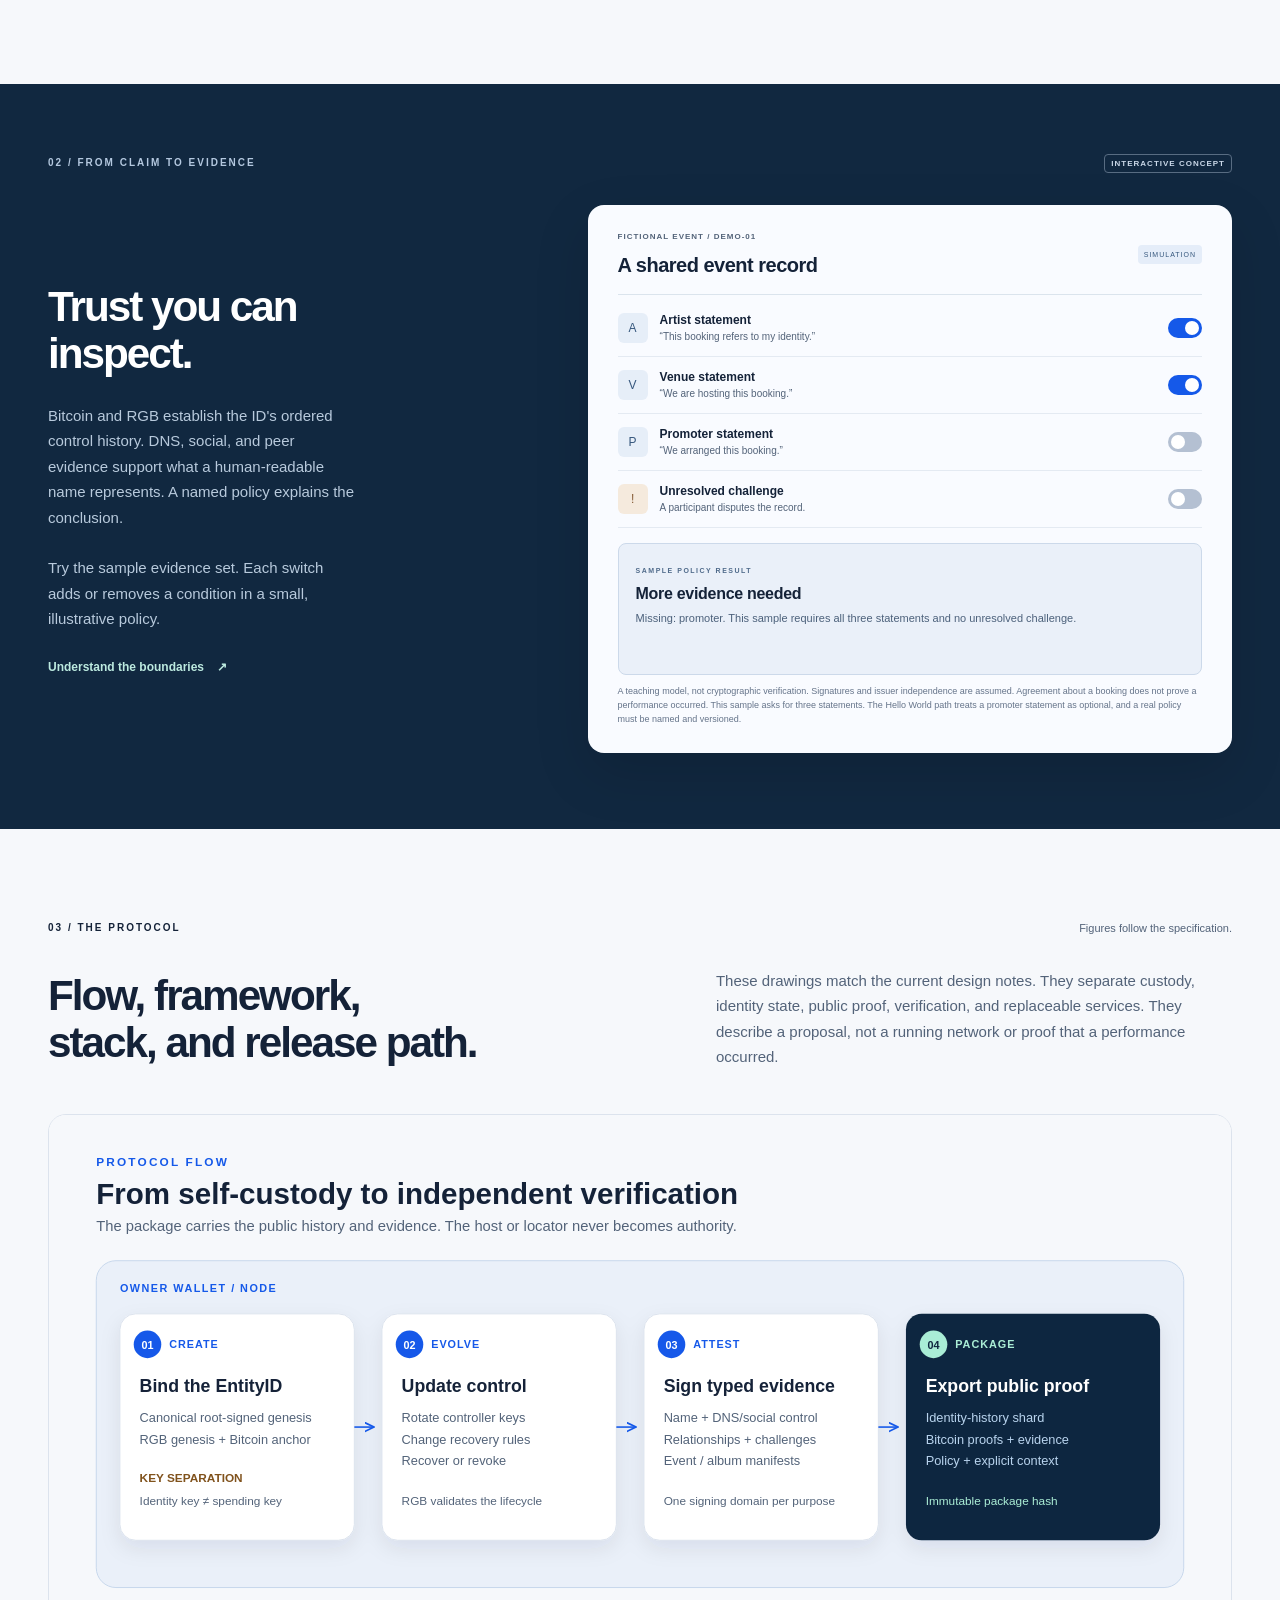
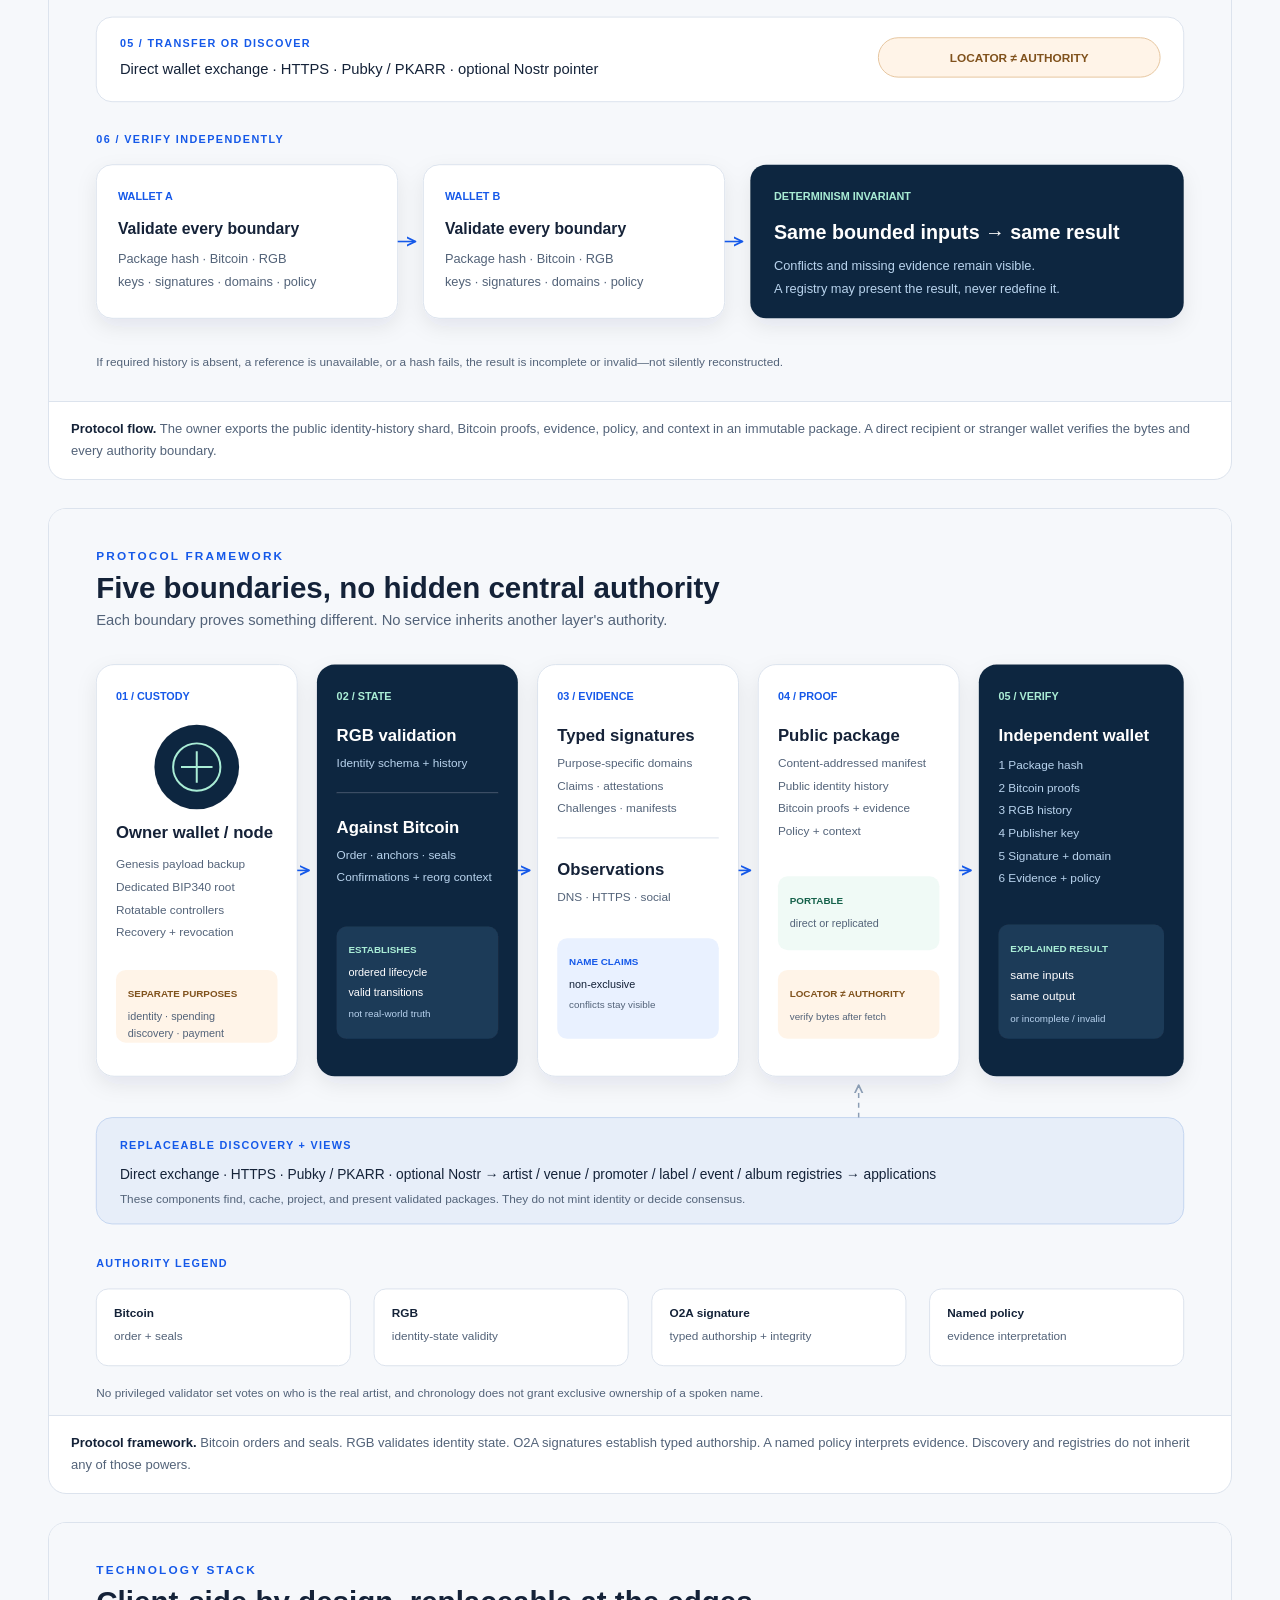
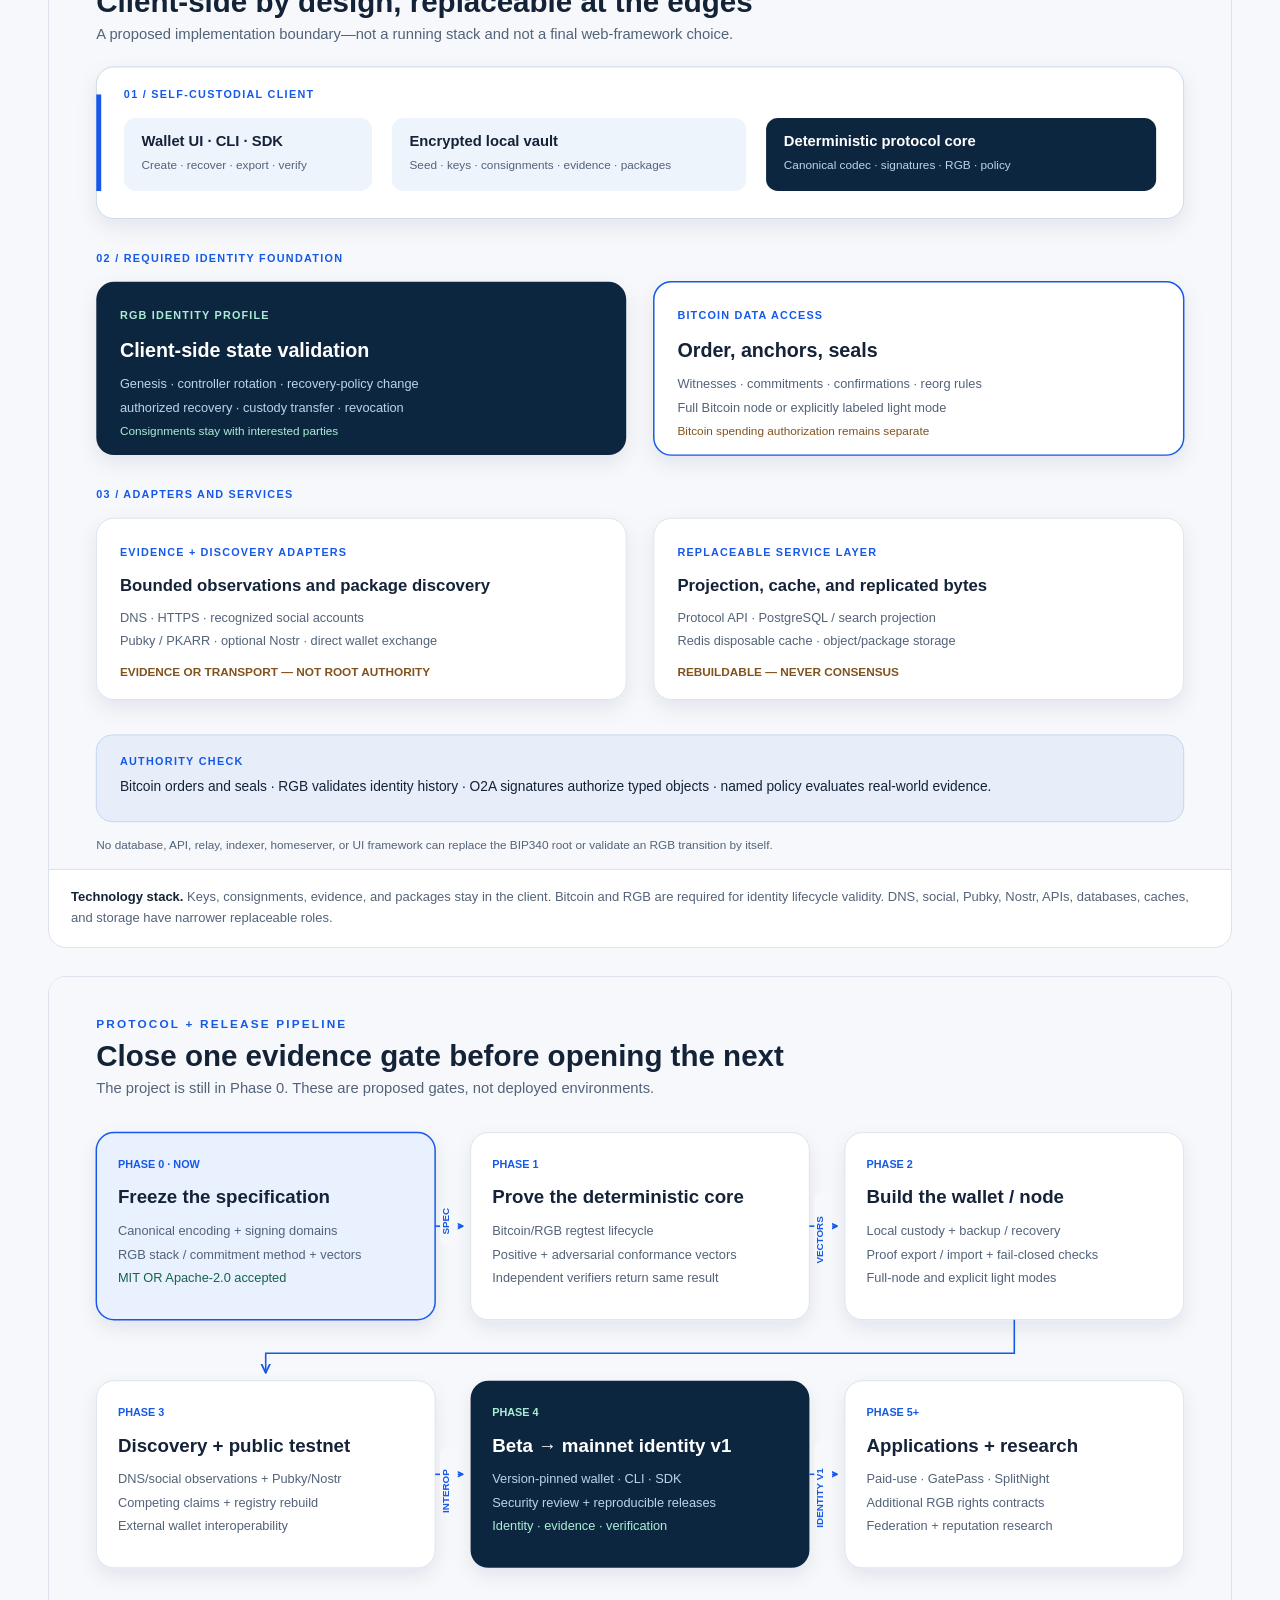
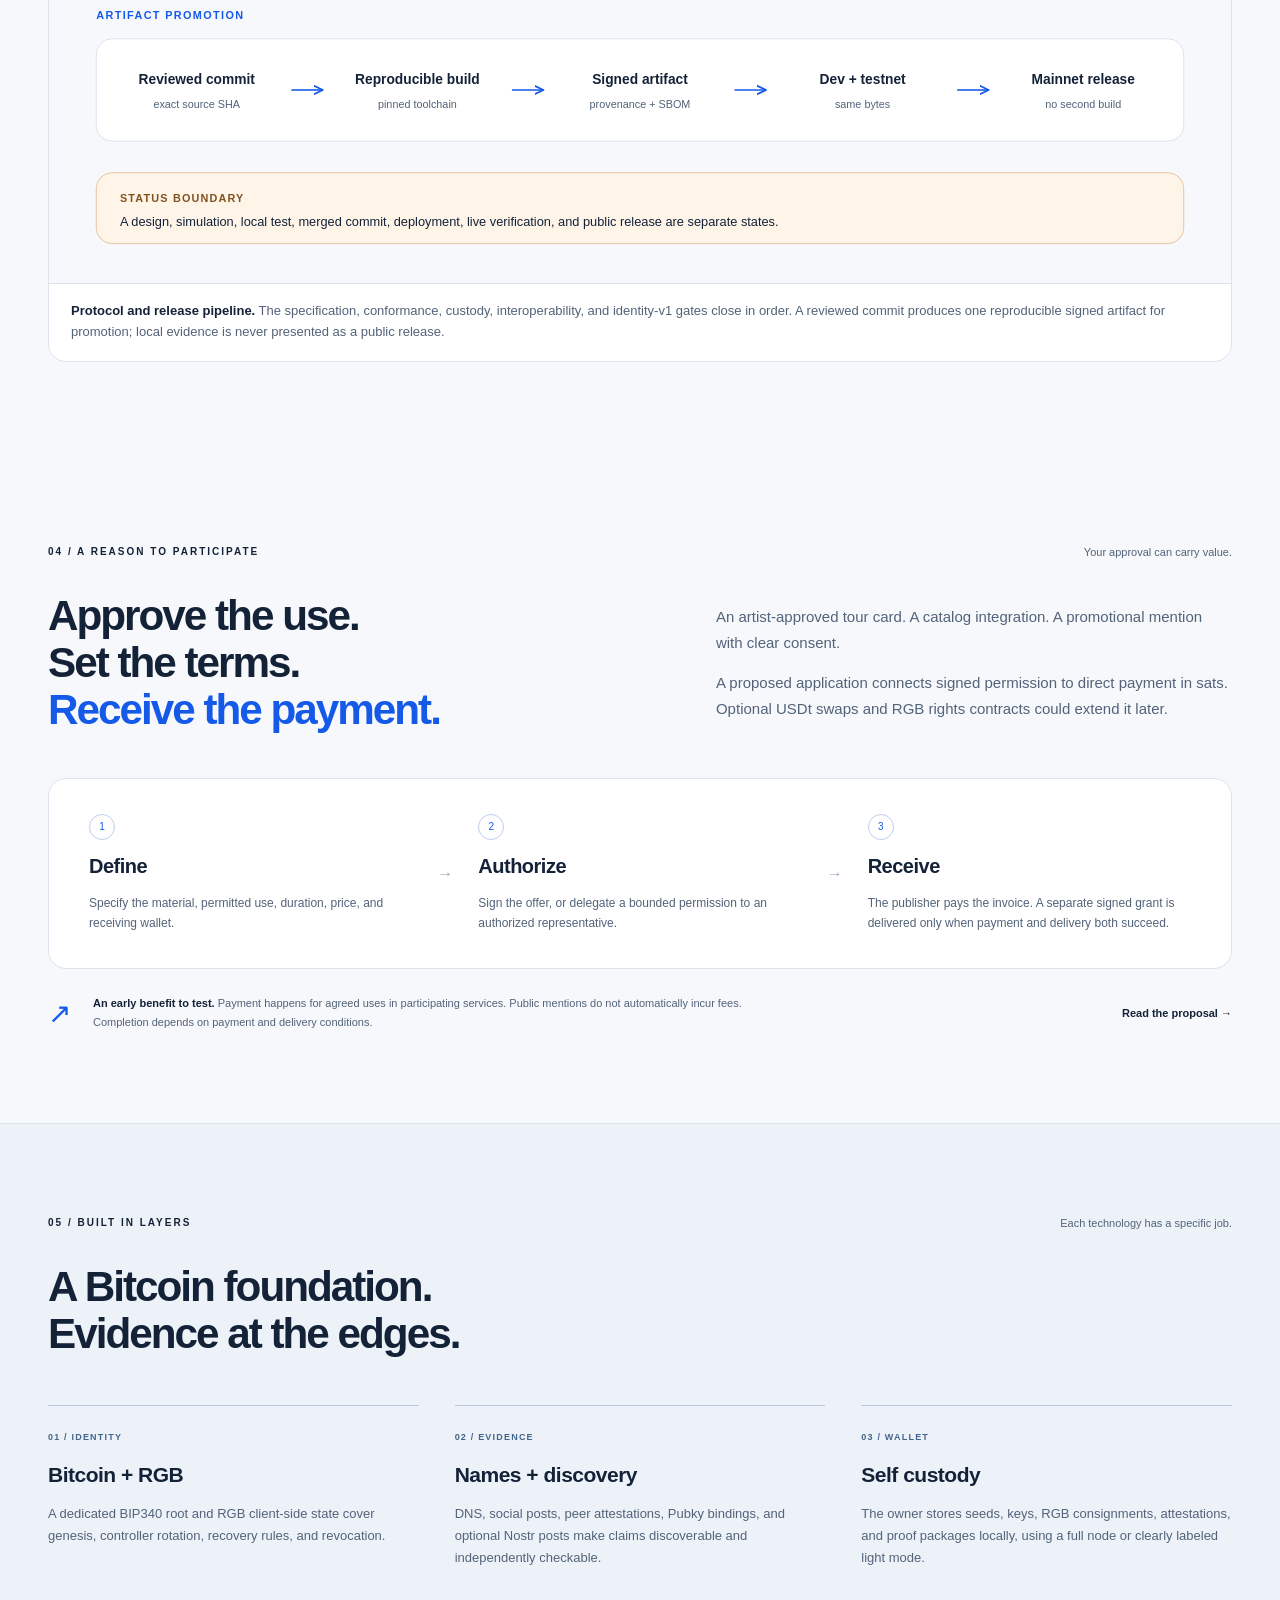
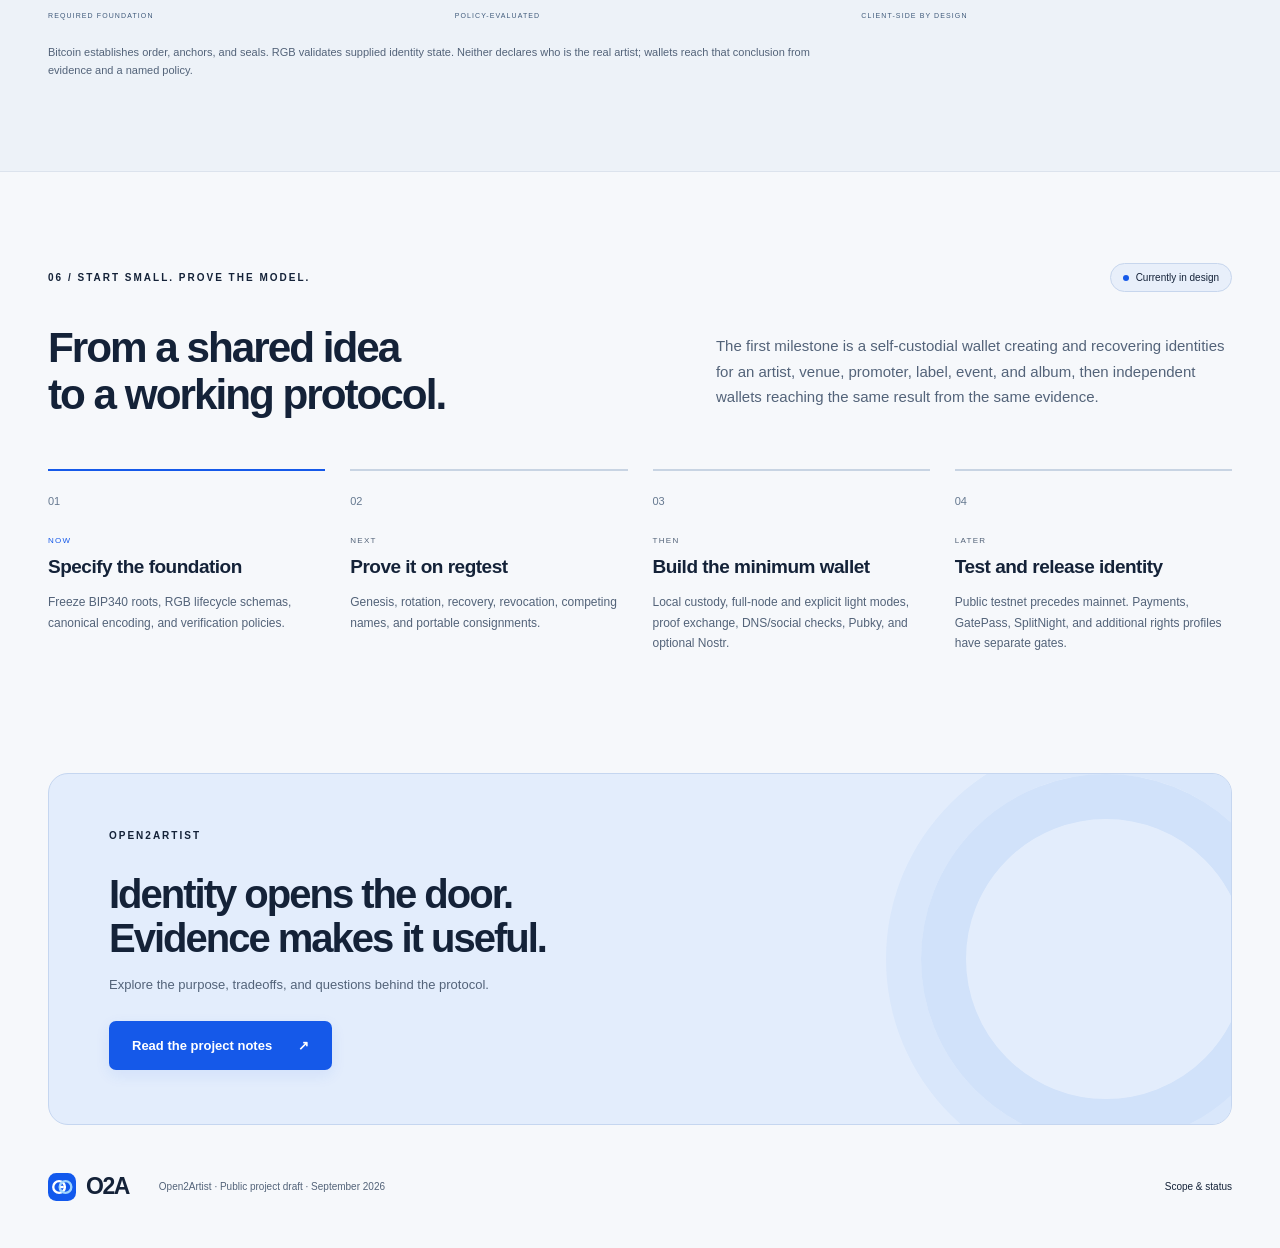
==== commit 38d9bd5e: "Adopt ADR-0008 genesis-bound EntityIDs Accept ADR-0008 and apply its Draft v0.1 EntityID, zero-genes" ====
--- a/site/index.html
+++ b/site/index.html
@@ -42,7 +42,7 @@
 
     <section class="section wrap" id="idea" aria-labelledby="idea-title">
       <div class="section-top"><p class="eyebrow">01 / THE OPPORTUNITY</p><span class="section-note">Recognition should travel.</span></div>
-      <div class="split-heading"><h2 id="idea-title">One participant.<br>Too many rented identifiers.</h2><p>Streaming platforms, ticketing systems, and catalogs each assign their own IDs. O2A proposes a public-key-rooted ID the owner controls locally and can connect to those records with portable evidence.</p></div>
+      <div class="split-heading"><h2 id="idea-title">One participant.<br>Too many rented identifiers.</h2><p>Streaming platforms, ticketing systems, and catalogs each assign their own IDs. O2A proposes a genesis-bound ID, signed by a dedicated root key, that the owner controls locally and can connect to those records with portable evidence.</p></div>
       <div class="problem-grid">
         <article class="problem-card"><span class="card-number">01</span><h3>Identity without a single gatekeeper</h3><p>Create a dedicated BIP340 identity key in your wallet. RGB records its lifecycle with Bitcoin anchors while platform IDs remain signed references.</p><div class="mini-ids" aria-hidden="true"><span>Platform A</span><span>Platform B</span><span>Catalog C</span><b>↘ &nbsp; EntityID &nbsp; ↙</b></div></article>
         <article class="problem-card"><span class="card-number">02</span><h3>A working history you can carry</h3><p>Keep claims, counterparties, and known disputes in a portable package. A new service can evaluate the evidence without starting from an unexplained badge.</p><div class="mini-history" aria-hidden="true"><span>Claim</span><i></i><span>Attest</span><i></i><span>Verify</span></div></article>
@@ -74,7 +74,7 @@
       <p class="diagram-hint">Swipe each figure sideways to read it.</p>
       <div class="diagram-list">
         <figure class="diagram" id="flow">
-          <img src="assets/protocol-flow.svg" width="1200" height="900" alt="Protocol flow: an owner wallet creates a BIP340-rooted EntityID, evolves its RGB lifecycle anchored to Bitcoin, signs typed evidence, exports a content-addressed public proof package, transfers or publishes it, and lets independent wallets validate the same bounded inputs.">
+          <img src="assets/protocol-flow.svg" width="1200" height="900" alt="Protocol flow: an owner wallet creates a genesis-bound EntityID signed by a dedicated BIP340 root, evolves its RGB lifecycle anchored to Bitcoin, signs typed evidence, exports a content-addressed public proof package, transfers or publishes it, and lets independent wallets validate the same bounded inputs.">
           <figcaption><strong>Protocol flow.</strong> The owner exports the public identity-history shard, Bitcoin proofs, evidence, policy, and context in an immutable package. A direct recipient or stranger wallet verifies the bytes and every authority boundary.</figcaption>
         </figure>
         <figure class="diagram" id="framework">
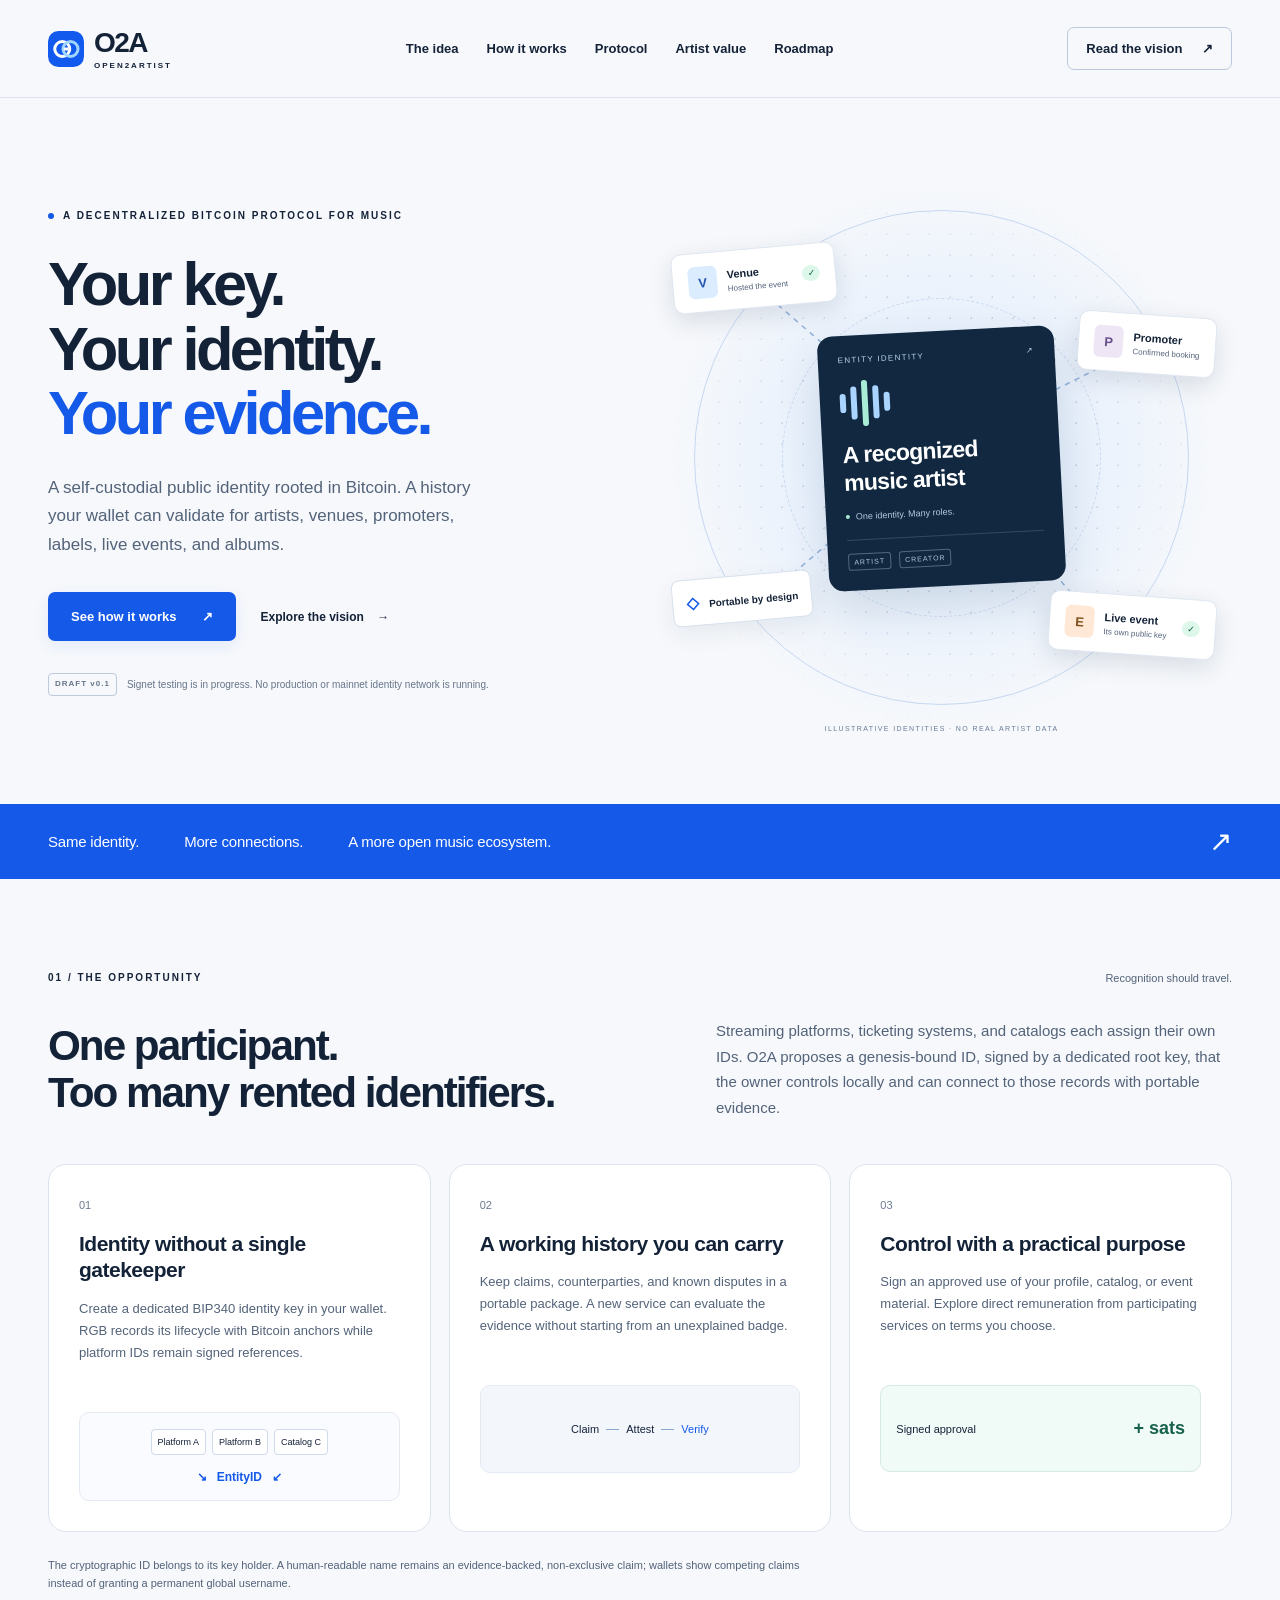
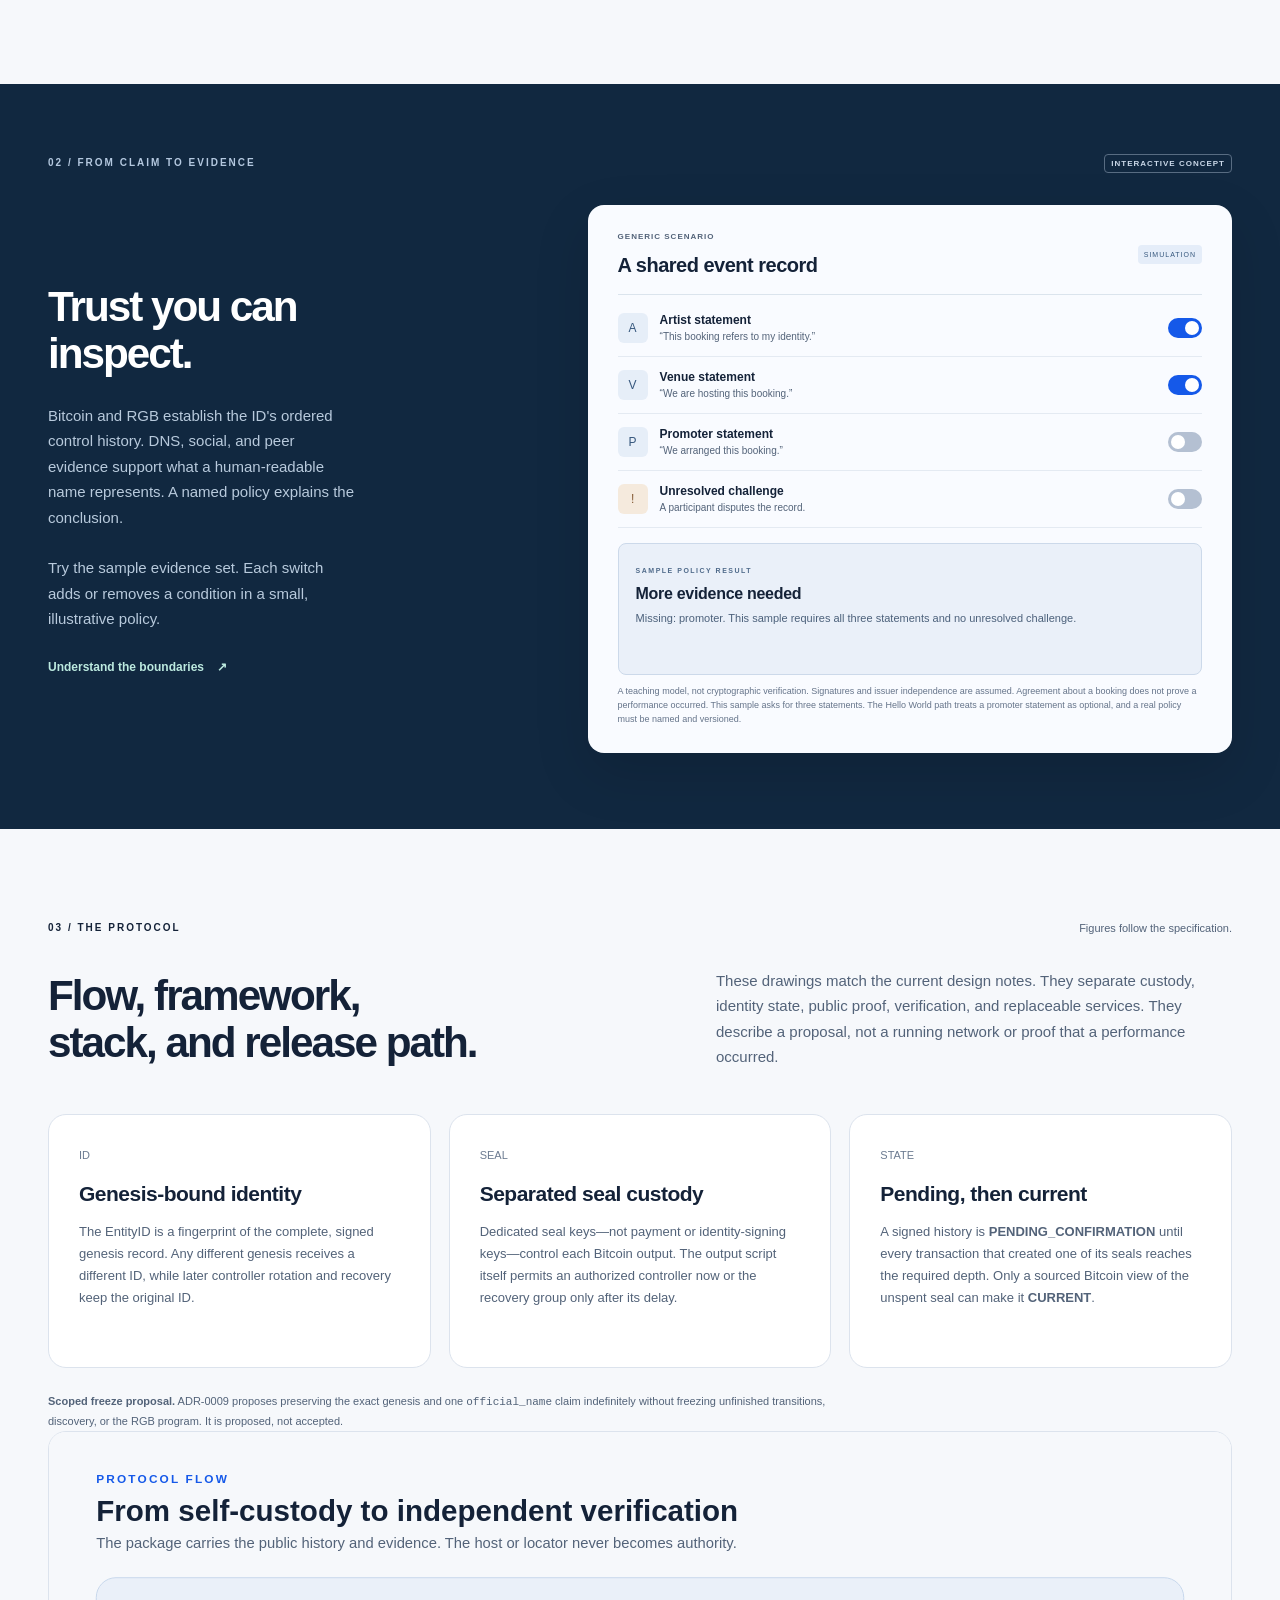
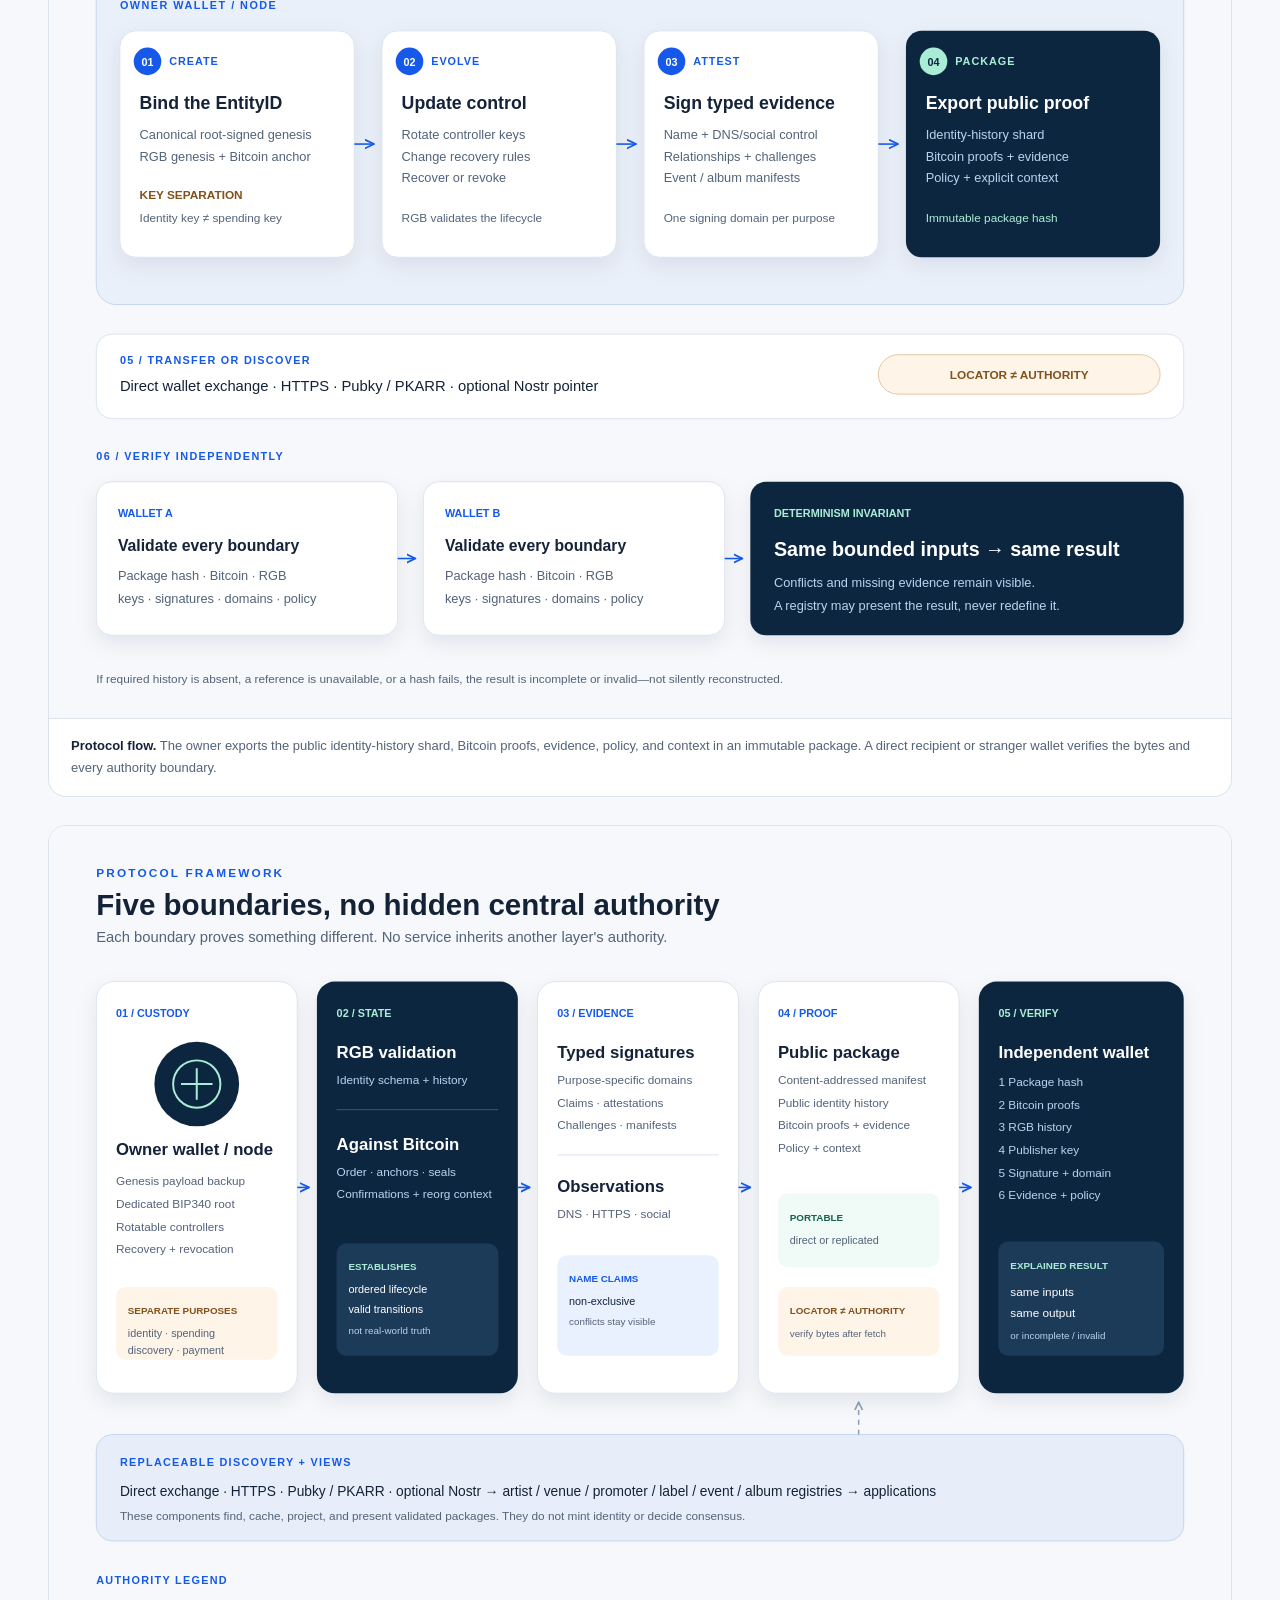
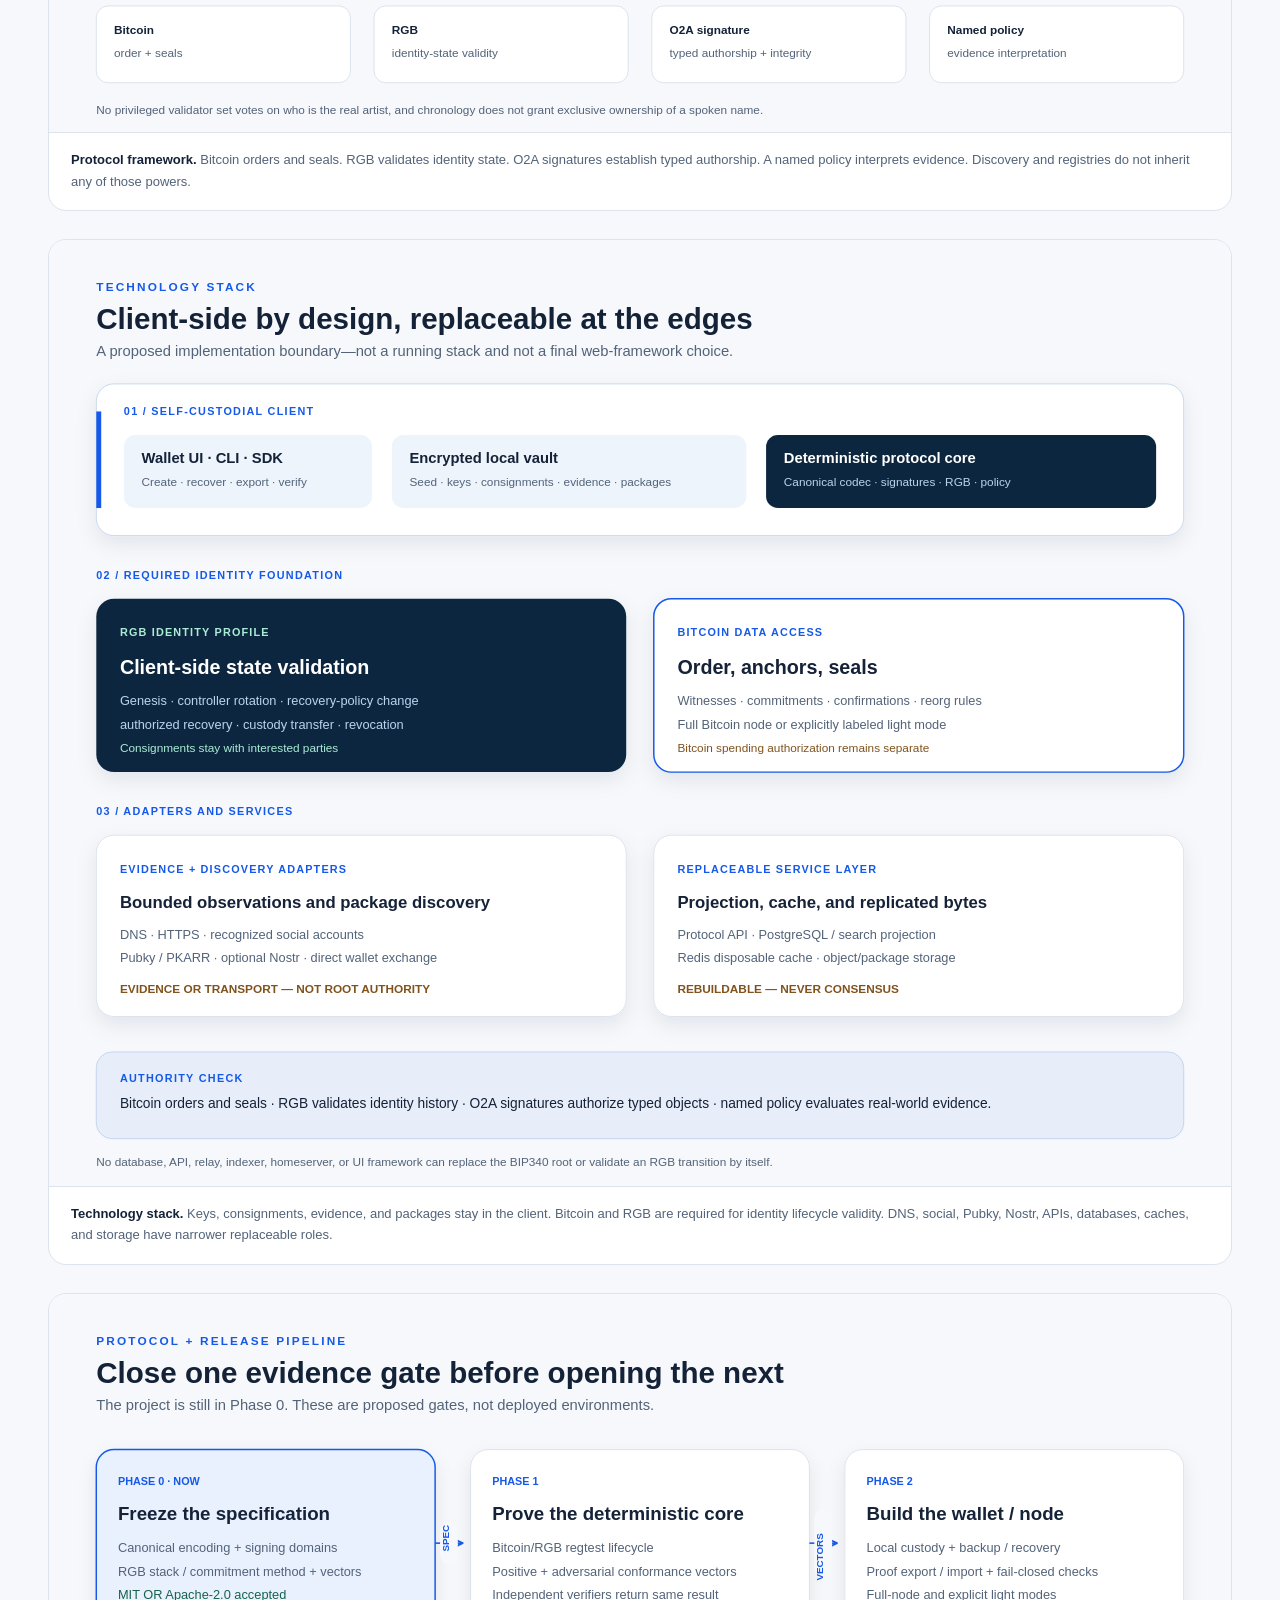
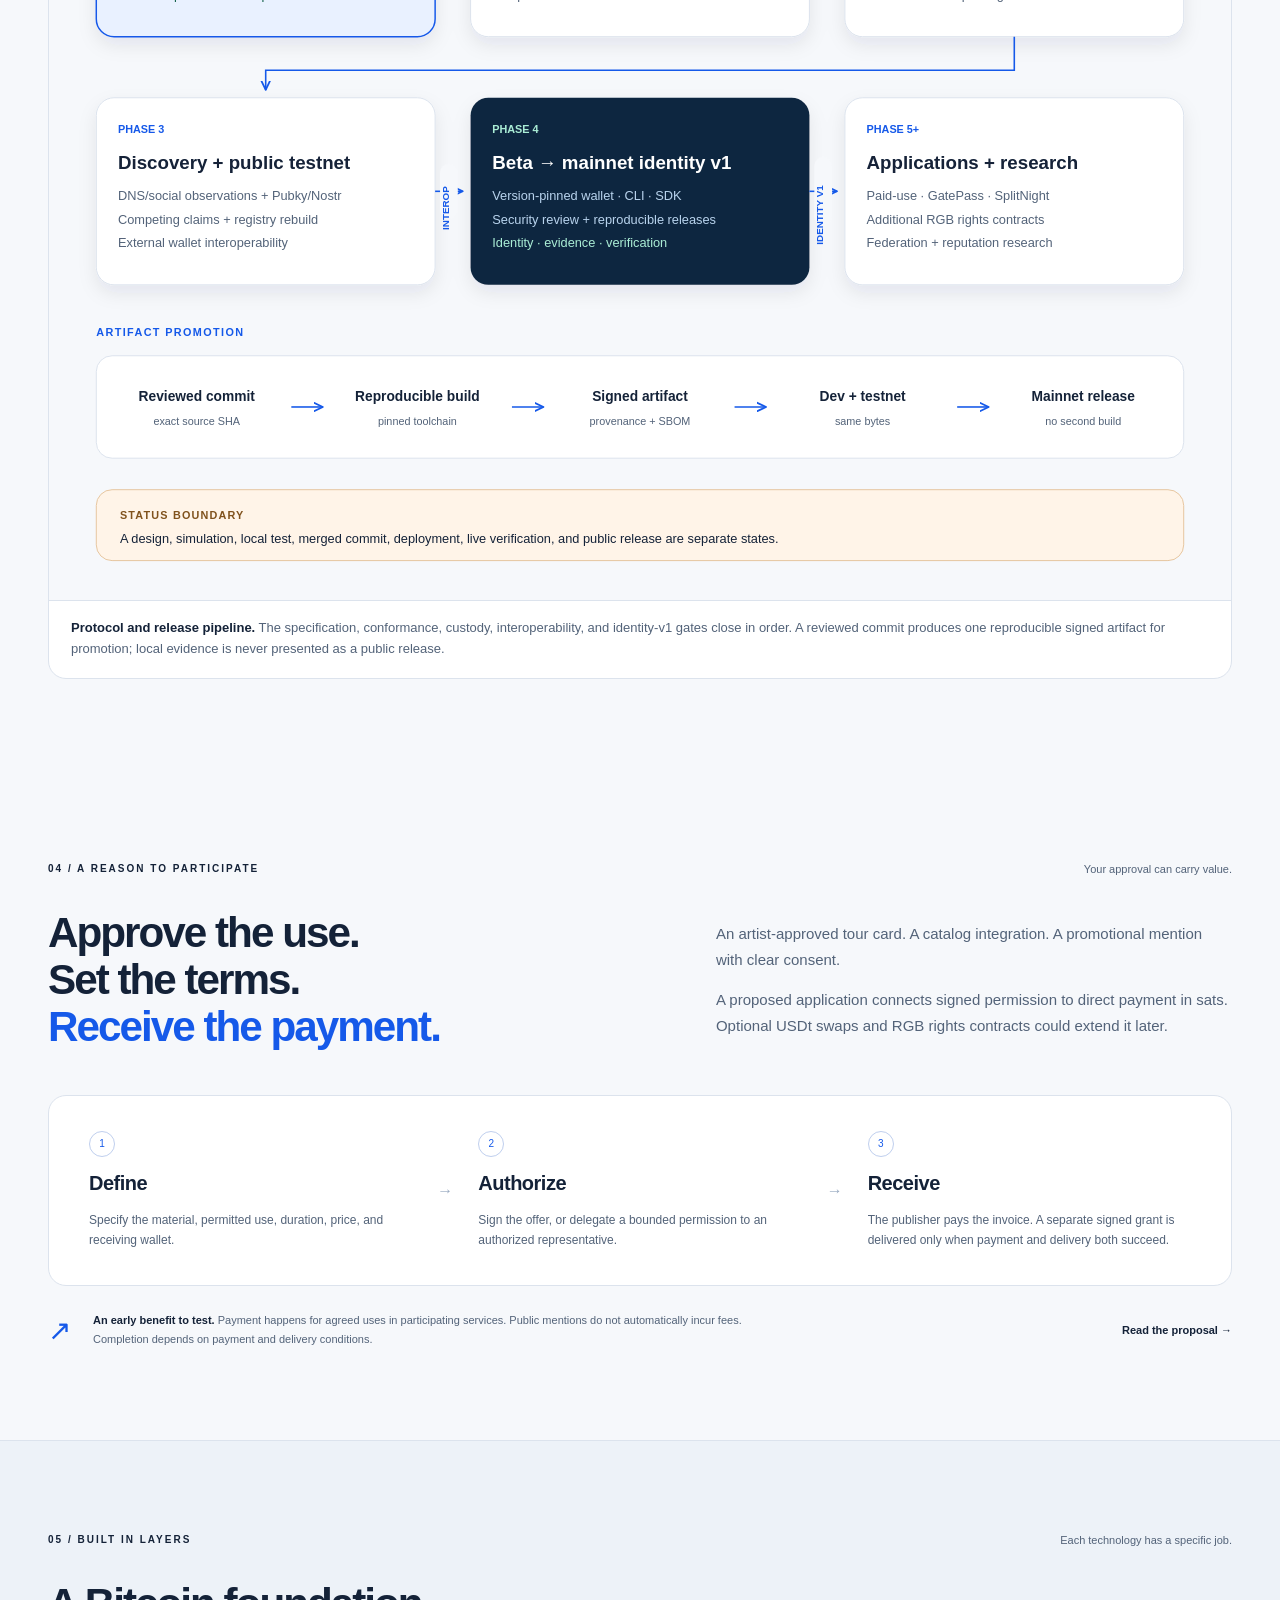
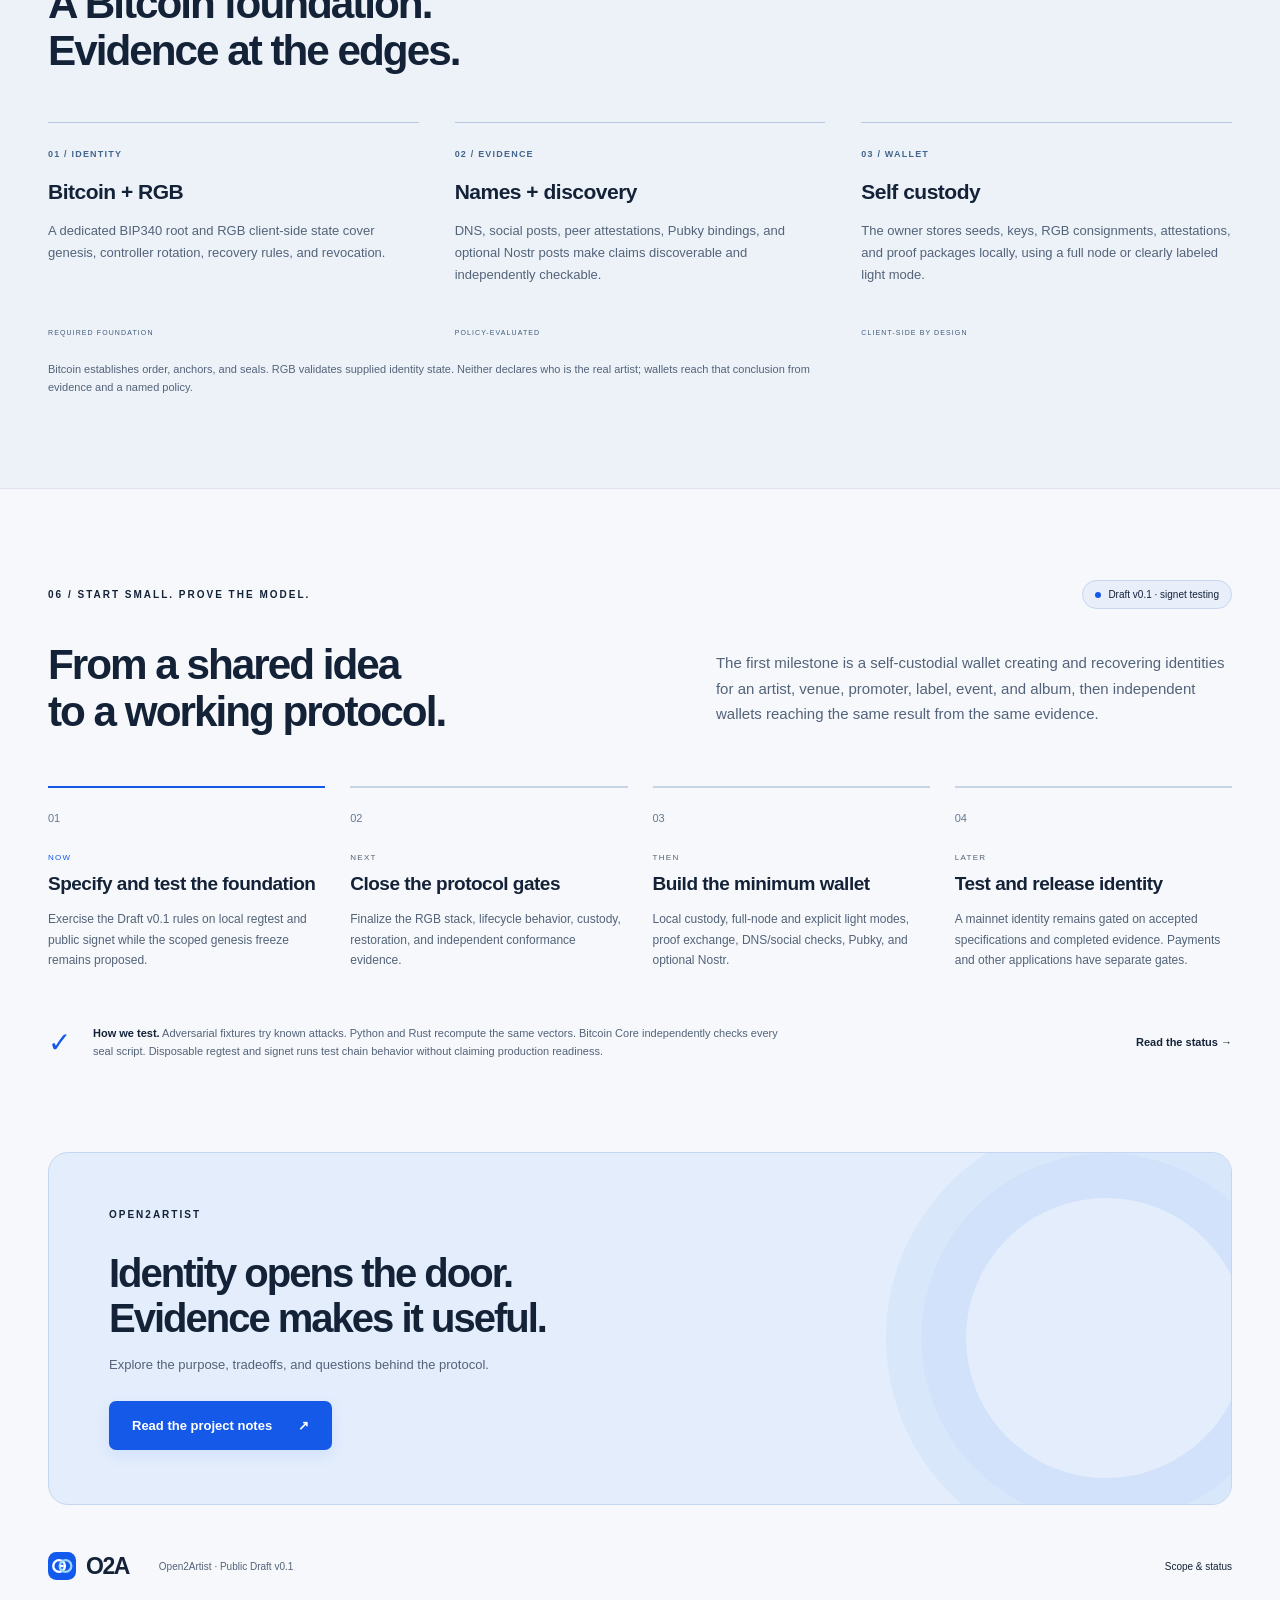
==== commit bd348c29: "Document the September decision audit and test evidence" ====
--- a/site/index.html
+++ b/site/index.html
@@ -25,7 +25,7 @@
         <h1 id="hero-title">Your key.<br>Your identity.<br><span>Your evidence.</span></h1>
         <p class="hero-text">A self-custodial public identity rooted in Bitcoin. A history your wallet can validate for artists, venues, promoters, labels, live events, and albums.</p>
         <div class="actions"><a class="button primary" href="#evidence">See how it works <span aria-hidden="true">↗</span></a><a class="text-link" href="guide.html">Explore the vision <span aria-hidden="true">→</span></a></div>
-        <p class="draft-note"><span class="mini-tag">PUBLIC DRAFT</span> A Bitcoin/RGB identity protocol in design. No production network is running.</p>
+        <p class="draft-note"><span class="mini-tag">DRAFT v0.1</span> Signet testing is in progress. No production or mainnet identity network is running.</p>
       </div>
       <div class="network" aria-label="Concept illustration: an artist connects signed evidence from a venue, promoter, and event to one portable identity.">
         <div class="network-grid"></div><div class="orbit orbit-one"></div><div class="orbit orbit-two"></div>
@@ -54,7 +54,7 @@
     <section class="evidence-section" id="evidence" aria-labelledby="evidence-title"><div class="wrap">
       <div class="section-top"><p class="eyebrow">02 / FROM CLAIM TO EVIDENCE</p><span class="mini-tag light">INTERACTIVE CONCEPT</span></div>
       <div class="evidence-layout"><div class="evidence-copy"><h2 id="evidence-title">Trust you can<br>inspect.</h2><p>Bitcoin and RGB establish the ID's ordered control history. DNS, social, and peer evidence support what a human-readable name represents. A named policy explains the conclusion.</p><p>Try the sample evidence set. Each switch adds or removes a condition in a small, illustrative policy.</p><a class="text-link on-dark" href="guide.html#verification">Understand the boundaries <span aria-hidden="true">↗</span></a></div>
-        <div class="demo"><div class="demo-heading"><div><span class="eyebrow">FICTIONAL EVENT / DEMO-01</span><h3>A shared event record</h3></div><span class="demo-label">SIMULATION</span></div>
+        <div class="demo"><div class="demo-heading"><div><span class="eyebrow">GENERIC SCENARIO</span><h3>A shared event record</h3></div><span class="demo-label">SIMULATION</span></div>
           <noscript><p>The controls require JavaScript. The initial example includes an artist and venue statement but no promoter statement; the sample policy is not yet satisfied.</p></noscript>
           <fieldset><legend class="sr-only">Sample evidence inputs</legend>
             <label class="evidence-row"><span class="evidence-icon">A</span><span><strong>Artist statement</strong><small>“This booking refers to my identity.”</small></span><input type="checkbox" name="artist" checked><span class="toggle" aria-hidden="true"></span></label>
@@ -71,6 +71,12 @@
     <section class="section wrap" id="protocol" aria-labelledby="protocol-title">
       <div class="section-top"><p class="eyebrow">03 / THE PROTOCOL</p><span class="section-note">Figures follow the specification.</span></div>
       <div class="split-heading"><h2 id="protocol-title">Flow, framework,<br>stack, and release path.</h2><p>These drawings match the current design notes. They separate custody, identity state, public proof, verification, and replaceable services. They describe a proposal, not a running network or proof that a performance occurred.</p></div>
+      <div class="problem-grid">
+        <article class="problem-card"><span class="card-number">ID</span><h3>Genesis-bound identity</h3><p>The EntityID is a fingerprint of the complete, signed genesis record. Any different genesis receives a different ID, while later controller rotation and recovery keep the original ID.</p></article>
+        <article class="problem-card"><span class="card-number">SEAL</span><h3>Separated seal custody</h3><p>Dedicated seal keys—not payment or identity-signing keys—control each Bitcoin output. The output script itself permits an authorized controller now or the recovery group only after its delay.</p></article>
+        <article class="problem-card"><span class="card-number">STATE</span><h3>Pending, then current</h3><p>A signed history is <strong>PENDING_CONFIRMATION</strong> until every transaction that created one of its seals reaches the required depth. Only a sourced Bitcoin view of the unspent seal can make it <strong>CURRENT</strong>.</p></article>
+      </div>
+      <p class="section-footnote"><strong>Scoped freeze proposal.</strong> ADR-0009 proposes preserving the exact genesis and one <code>official_name</code> claim indefinitely without freezing unfinished transitions, discovery, or the RGB program. It is proposed, not accepted.</p>
       <p class="diagram-hint">Swipe each figure sideways to read it.</p>
       <div class="diagram-list">
         <figure class="diagram" id="flow">
@@ -101,10 +107,10 @@
 
     <section class="technology-section"><div class="wrap section" aria-labelledby="technology-title"><div class="section-top"><p class="eyebrow">05 / BUILT IN LAYERS</p><span class="section-note">Each technology has a specific job.</span></div><h2 id="technology-title">A Bitcoin foundation.<br>Evidence at the edges.</h2><div class="tech-grid"><article><span class="tech-icon">01 / IDENTITY</span><h3>Bitcoin + RGB</h3><p>A dedicated BIP340 root and RGB client-side state cover genesis, controller rotation, recovery rules, and revocation.</p><span class="status-label">REQUIRED FOUNDATION</span></article><article><span class="tech-icon">02 / EVIDENCE</span><h3>Names + discovery</h3><p>DNS, social posts, peer attestations, Pubky bindings, and optional Nostr posts make claims discoverable and independently checkable.</p><span class="status-label">POLICY-EVALUATED</span></article><article><span class="tech-icon">03 / WALLET</span><h3>Self custody</h3><p>The owner stores seeds, keys, RGB consignments, attestations, and proof packages locally, using a full node or clearly labeled light mode.</p><span class="status-label">CLIENT-SIDE BY DESIGN</span></article></div><p class="section-footnote">Bitcoin establishes order, anchors, and seals. RGB validates supplied identity state. Neither declares who is the real artist; wallets reach that conclusion from evidence and a named policy.</p></div></section>
 
-    <section class="section wrap" id="roadmap" aria-labelledby="roadmap-title"><div class="section-top"><p class="eyebrow">06 / START SMALL. PROVE THE MODEL.</p><span class="status-pill"><span class="dot"></span> Currently in design</span></div><div class="split-heading"><h2 id="roadmap-title">From a shared idea<br>to a working protocol.</h2><p>The first milestone is a self-custodial wallet creating and recovering identities for an artist, venue, promoter, label, event, and album, then independent wallets reaching the same result from the same evidence.</p></div><ol class="roadmap"><li class="current"><span class="roadmap-num">01</span><div><span class="roadmap-label">NOW</span><h3>Specify the foundation</h3><p>Freeze BIP340 roots, RGB lifecycle schemas, canonical encoding, and verification policies.</p></div></li><li><span class="roadmap-num">02</span><div><span class="roadmap-label">NEXT</span><h3>Prove it on regtest</h3><p>Genesis, rotation, recovery, revocation, competing names, and portable consignments.</p></div></li><li><span class="roadmap-num">03</span><div><span class="roadmap-label">THEN</span><h3>Build the minimum wallet</h3><p>Local custody, full-node and explicit light modes, proof exchange, DNS/social checks, Pubky, and optional Nostr.</p></div></li><li><span class="roadmap-num">04</span><div><span class="roadmap-label">LATER</span><h3>Test and release identity</h3><p>Public testnet precedes mainnet. Payments, GatePass, SplitNight, and additional rights profiles have separate gates.</p></div></li></ol></section>
+    <section class="section wrap" id="roadmap" aria-labelledby="roadmap-title"><div class="section-top"><p class="eyebrow">06 / START SMALL. PROVE THE MODEL.</p><span class="status-pill"><span class="dot"></span> Draft v0.1 · signet testing</span></div><div class="split-heading"><h2 id="roadmap-title">From a shared idea<br>to a working protocol.</h2><p>The first milestone is a self-custodial wallet creating and recovering identities for an artist, venue, promoter, label, event, and album, then independent wallets reaching the same result from the same evidence.</p></div><ol class="roadmap"><li class="current"><span class="roadmap-num">01</span><div><span class="roadmap-label">NOW</span><h3>Specify and test the foundation</h3><p>Exercise the Draft v0.1 rules on local regtest and public signet while the scoped genesis freeze remains proposed.</p></div></li><li><span class="roadmap-num">02</span><div><span class="roadmap-label">NEXT</span><h3>Close the protocol gates</h3><p>Finalize the RGB stack, lifecycle behavior, custody, restoration, and independent conformance evidence.</p></div></li><li><span class="roadmap-num">03</span><div><span class="roadmap-label">THEN</span><h3>Build the minimum wallet</h3><p>Local custody, full-node and explicit light modes, proof exchange, DNS/social checks, Pubky, and optional Nostr.</p></div></li><li><span class="roadmap-num">04</span><div><span class="roadmap-label">LATER</span><h3>Test and release identity</h3><p>A mainnet identity remains gated on accepted specifications and completed evidence. Payments and other applications have separate gates.</p></div></li></ol><div class="value-note"><span class="note-symbol" aria-hidden="true">✓</span><p><strong>How we test.</strong> Adversarial fixtures try known attacks. Python and Rust recompute the same vectors. Bitcoin Core independently checks every seal script. Disposable regtest and signet runs test chain behavior without claiming production readiness.</p><a href="guide.html#status">Read the status <span aria-hidden="true">→</span></a></div></section>
 
     <section class="closing wrap"><p class="eyebrow">OPEN2ARTIST</p><h2>Identity opens the door.<br>Evidence makes it useful.</h2><p>Explore the purpose, tradeoffs, and questions behind the protocol.</p><a class="button primary" href="guide.html">Read the project notes <span aria-hidden="true">↗</span></a><span class="closing-orbit" aria-hidden="true"></span></section>
   </main>
-  <footer class="footer wrap"><a class="brand" href="index.html"><img src="assets/mark.svg" width="28" height="28" alt=""><span>O2A</span></a><p>Open2Artist · Public project draft · September 2026</p><a href="guide.html#status">Scope &amp; status</a></footer>
+  <footer class="footer wrap"><a class="brand" href="index.html"><img src="assets/mark.svg" width="28" height="28" alt=""><span>O2A</span></a><p>Open2Artist · Public Draft v0.1</p><a href="guide.html#status">Scope &amp; status</a></footer>
 </body>
 </html>
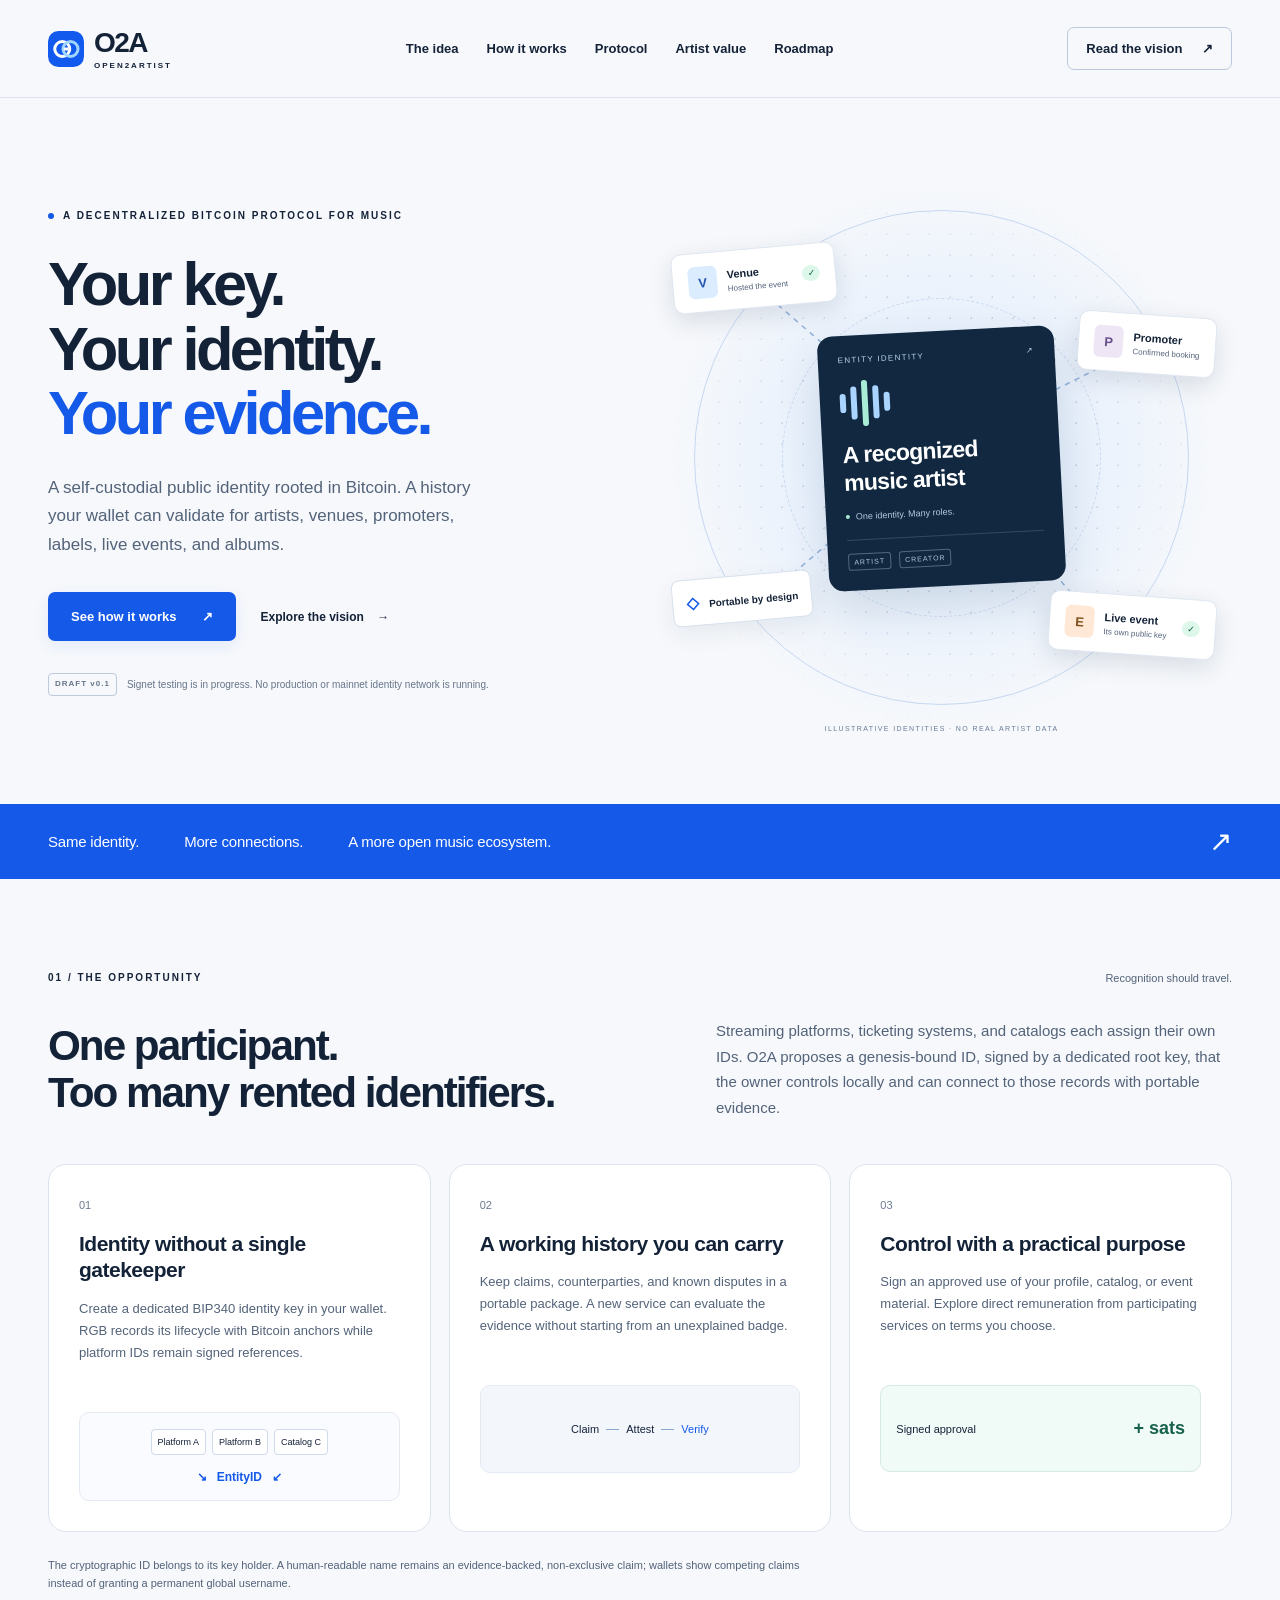
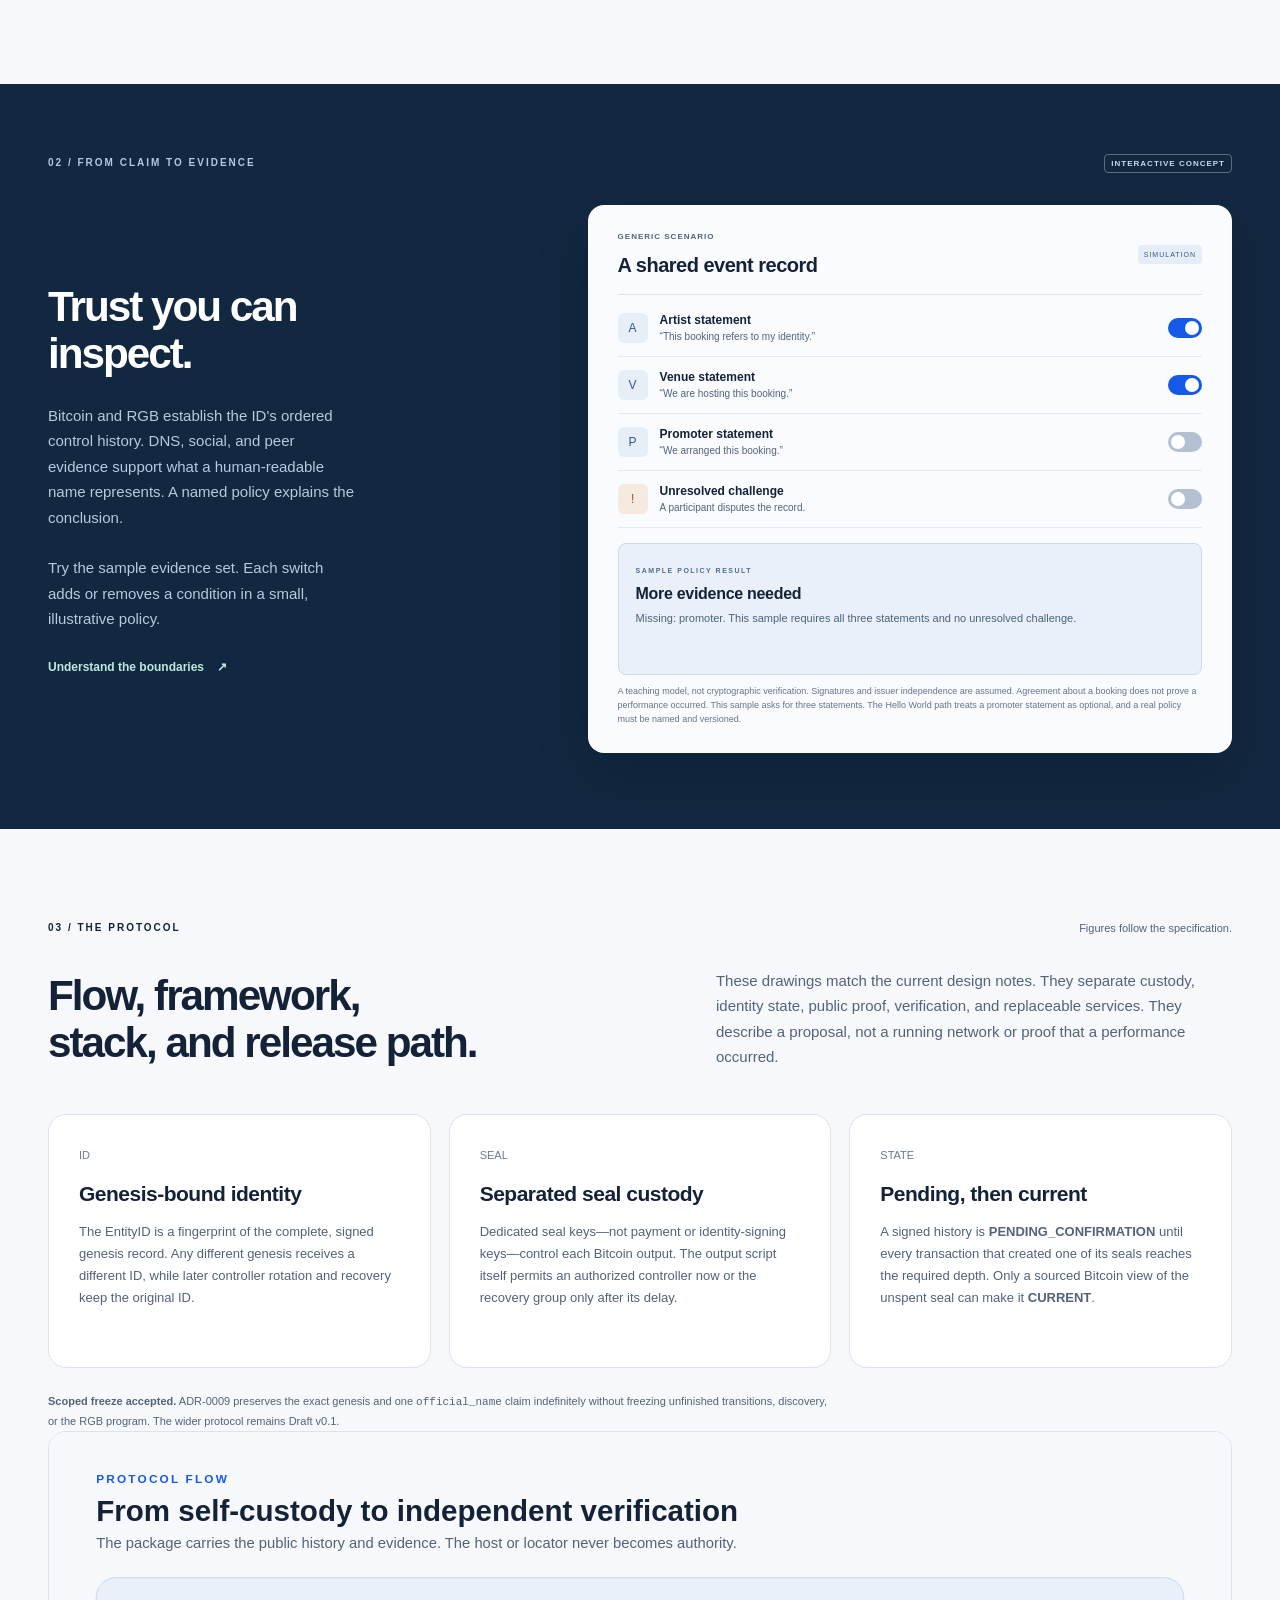
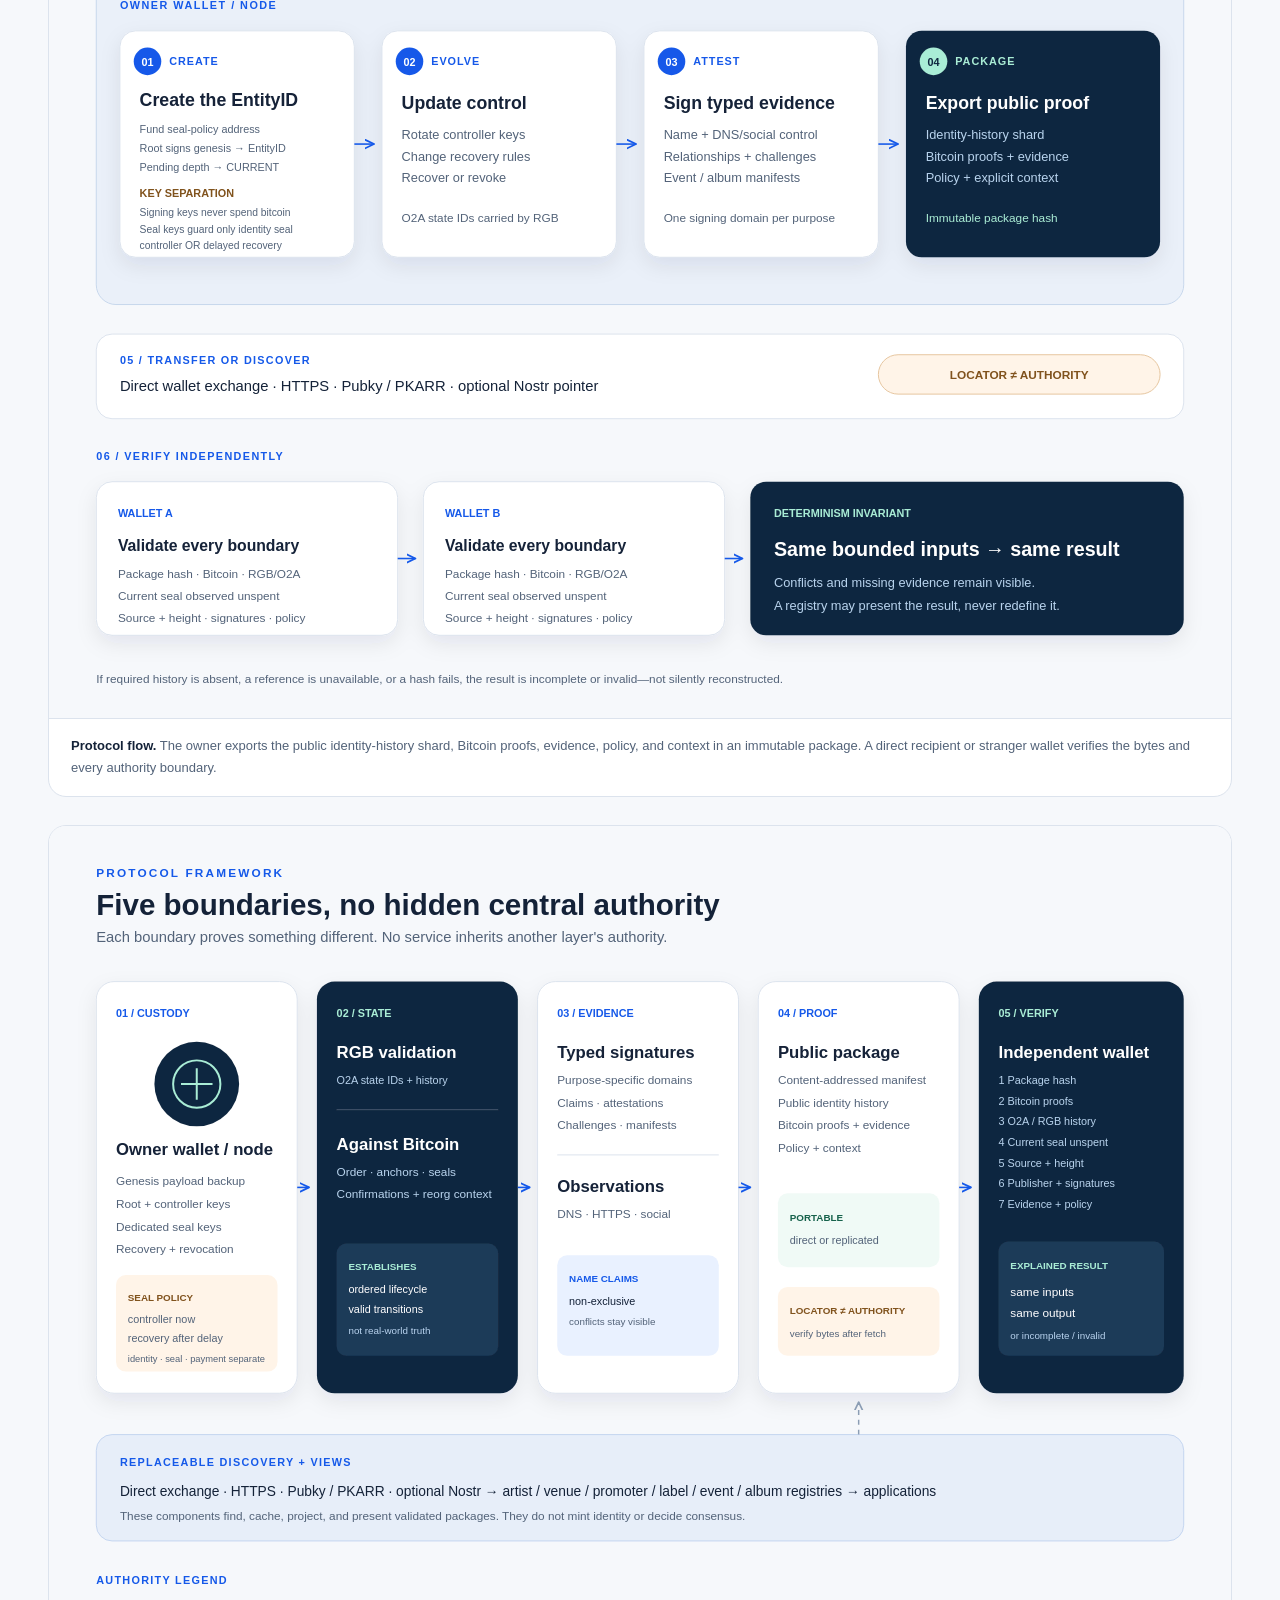
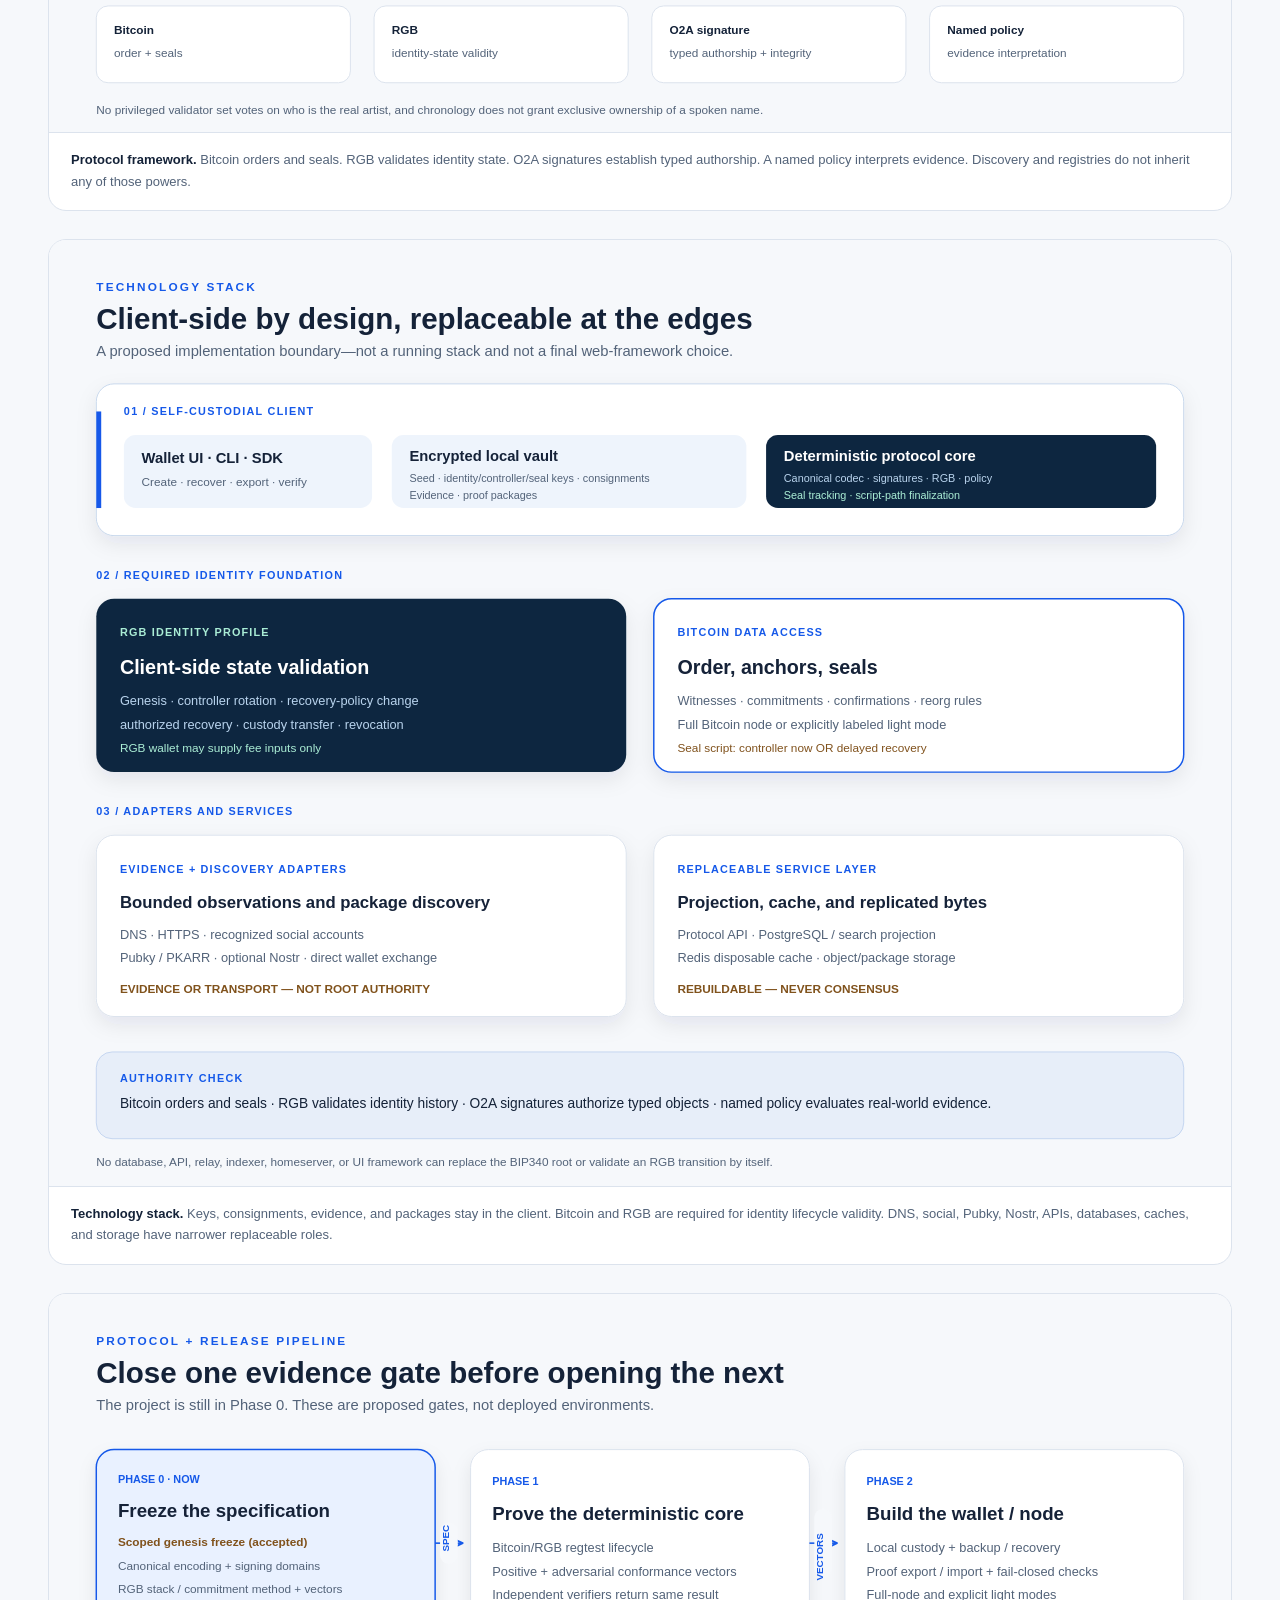
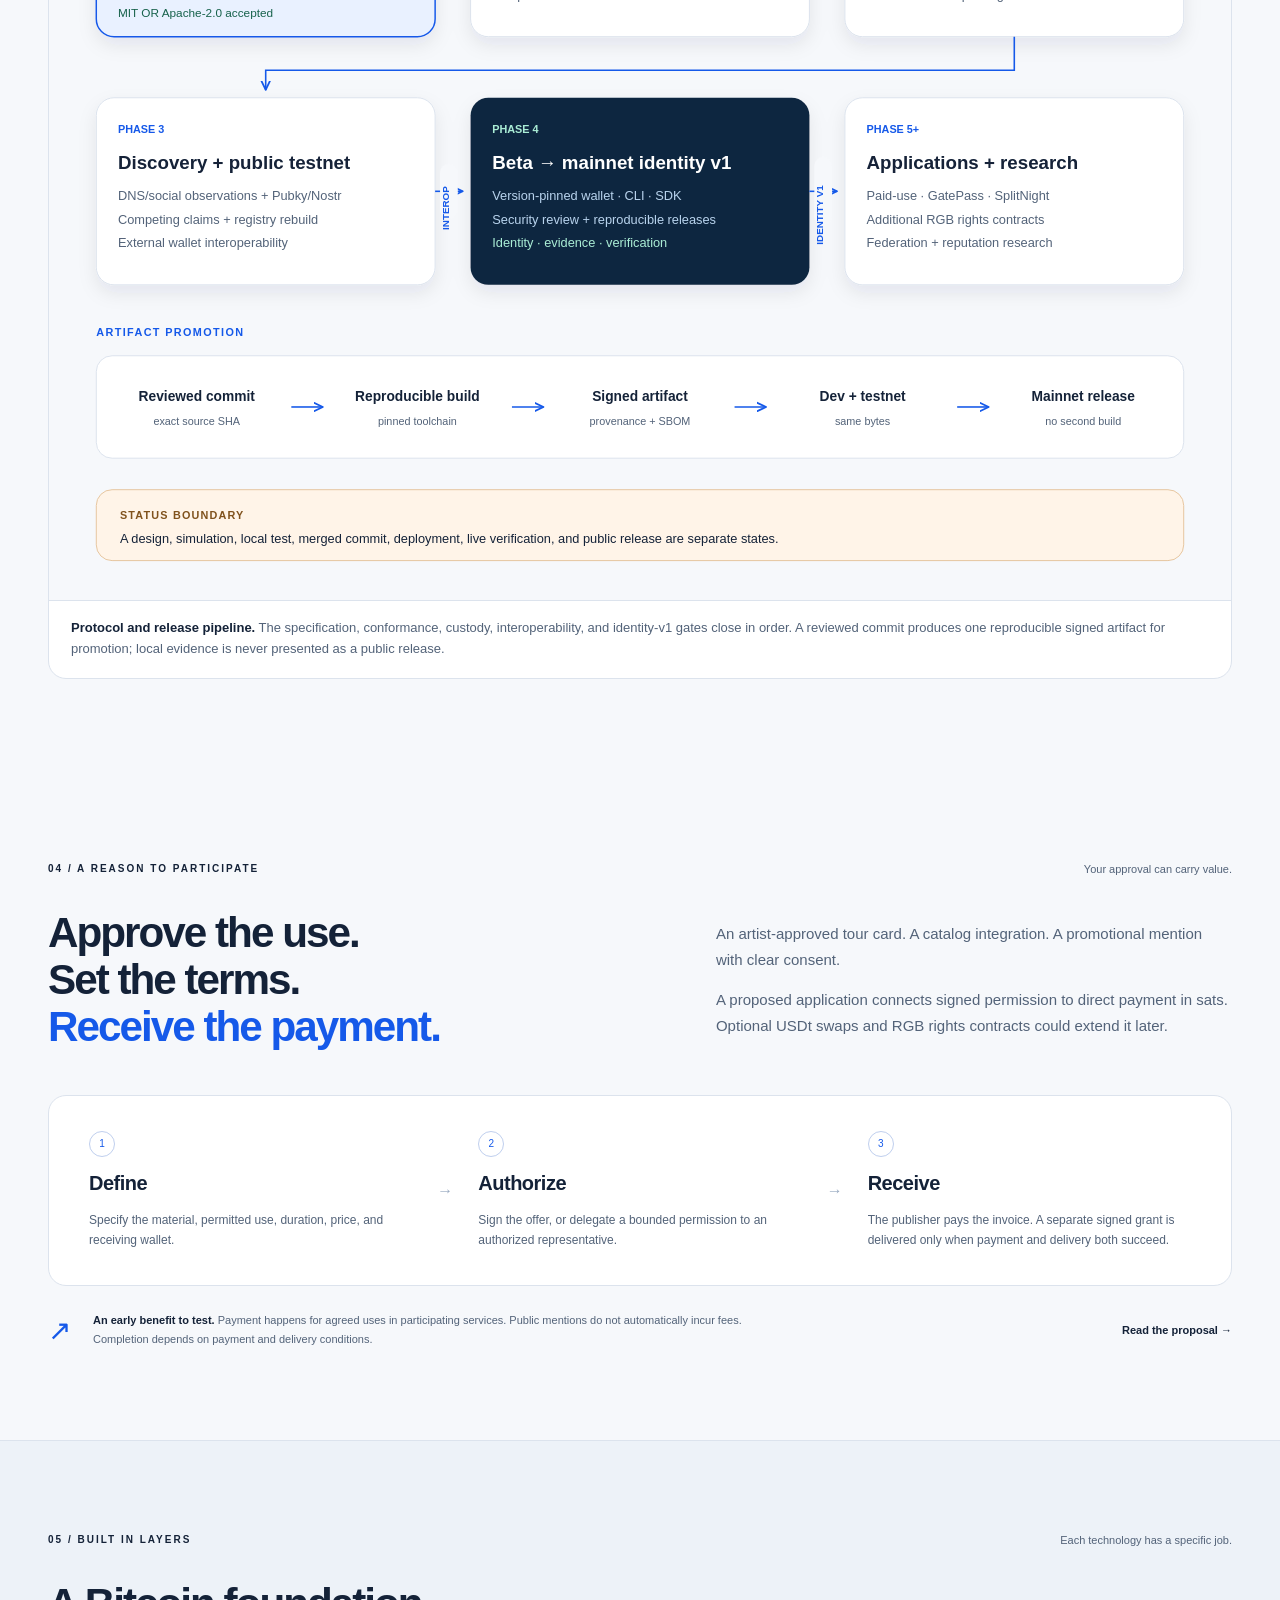
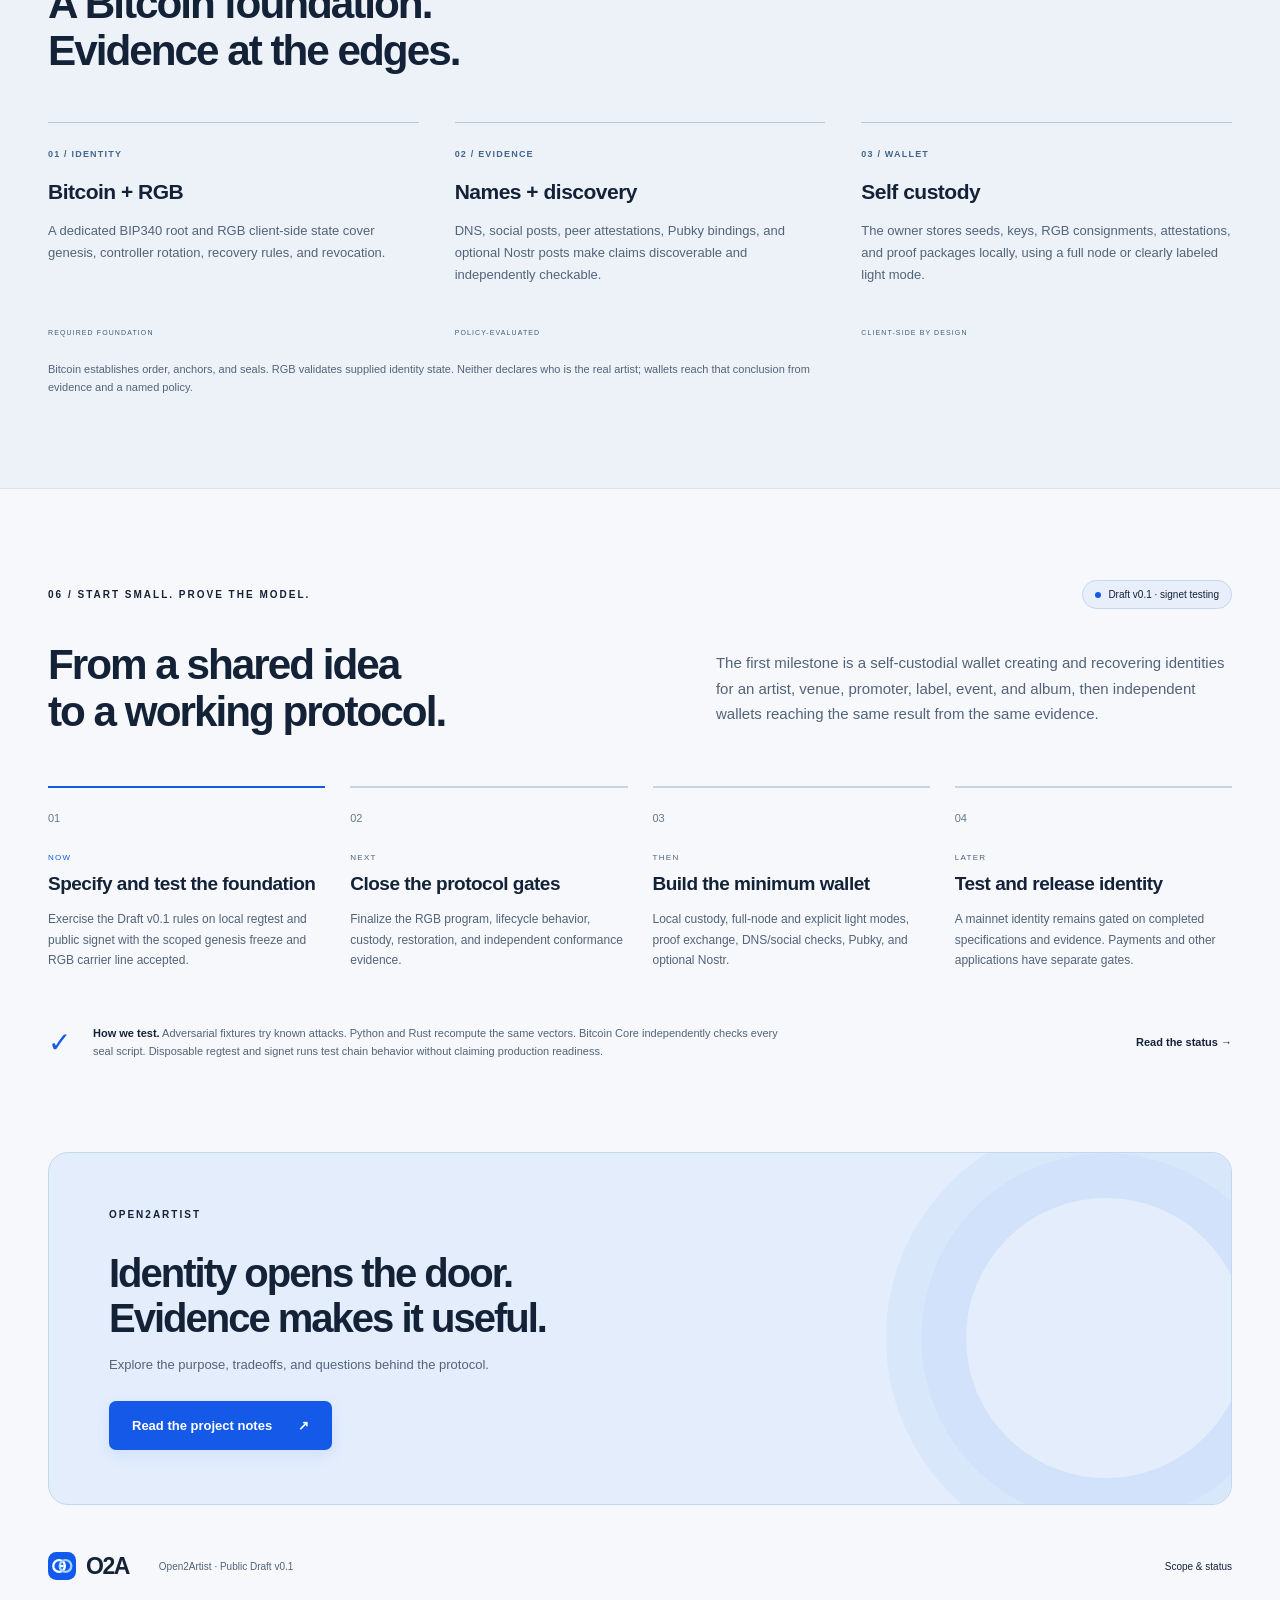
==== commit 69273b05: "Accept scoped genesis freeze and RGB carrier line" ====
--- a/site/index.html
+++ b/site/index.html
@@ -76,7 +76,7 @@
         <article class="problem-card"><span class="card-number">SEAL</span><h3>Separated seal custody</h3><p>Dedicated seal keys—not payment or identity-signing keys—control each Bitcoin output. The output script itself permits an authorized controller now or the recovery group only after its delay.</p></article>
         <article class="problem-card"><span class="card-number">STATE</span><h3>Pending, then current</h3><p>A signed history is <strong>PENDING_CONFIRMATION</strong> until every transaction that created one of its seals reaches the required depth. Only a sourced Bitcoin view of the unspent seal can make it <strong>CURRENT</strong>.</p></article>
       </div>
-      <p class="section-footnote"><strong>Scoped freeze proposal.</strong> ADR-0009 proposes preserving the exact genesis and one <code>official_name</code> claim indefinitely without freezing unfinished transitions, discovery, or the RGB program. It is proposed, not accepted.</p>
+      <p class="section-footnote"><strong>Scoped freeze accepted.</strong> ADR-0009 preserves the exact genesis and one <code>official_name</code> claim indefinitely without freezing unfinished transitions, discovery, or the RGB program. The wider protocol remains Draft v0.1.</p>
       <p class="diagram-hint">Swipe each figure sideways to read it.</p>
       <div class="diagram-list">
         <figure class="diagram" id="flow">
@@ -107,7 +107,7 @@
 
     <section class="technology-section"><div class="wrap section" aria-labelledby="technology-title"><div class="section-top"><p class="eyebrow">05 / BUILT IN LAYERS</p><span class="section-note">Each technology has a specific job.</span></div><h2 id="technology-title">A Bitcoin foundation.<br>Evidence at the edges.</h2><div class="tech-grid"><article><span class="tech-icon">01 / IDENTITY</span><h3>Bitcoin + RGB</h3><p>A dedicated BIP340 root and RGB client-side state cover genesis, controller rotation, recovery rules, and revocation.</p><span class="status-label">REQUIRED FOUNDATION</span></article><article><span class="tech-icon">02 / EVIDENCE</span><h3>Names + discovery</h3><p>DNS, social posts, peer attestations, Pubky bindings, and optional Nostr posts make claims discoverable and independently checkable.</p><span class="status-label">POLICY-EVALUATED</span></article><article><span class="tech-icon">03 / WALLET</span><h3>Self custody</h3><p>The owner stores seeds, keys, RGB consignments, attestations, and proof packages locally, using a full node or clearly labeled light mode.</p><span class="status-label">CLIENT-SIDE BY DESIGN</span></article></div><p class="section-footnote">Bitcoin establishes order, anchors, and seals. RGB validates supplied identity state. Neither declares who is the real artist; wallets reach that conclusion from evidence and a named policy.</p></div></section>
 
-    <section class="section wrap" id="roadmap" aria-labelledby="roadmap-title"><div class="section-top"><p class="eyebrow">06 / START SMALL. PROVE THE MODEL.</p><span class="status-pill"><span class="dot"></span> Draft v0.1 · signet testing</span></div><div class="split-heading"><h2 id="roadmap-title">From a shared idea<br>to a working protocol.</h2><p>The first milestone is a self-custodial wallet creating and recovering identities for an artist, venue, promoter, label, event, and album, then independent wallets reaching the same result from the same evidence.</p></div><ol class="roadmap"><li class="current"><span class="roadmap-num">01</span><div><span class="roadmap-label">NOW</span><h3>Specify and test the foundation</h3><p>Exercise the Draft v0.1 rules on local regtest and public signet while the scoped genesis freeze remains proposed.</p></div></li><li><span class="roadmap-num">02</span><div><span class="roadmap-label">NEXT</span><h3>Close the protocol gates</h3><p>Finalize the RGB stack, lifecycle behavior, custody, restoration, and independent conformance evidence.</p></div></li><li><span class="roadmap-num">03</span><div><span class="roadmap-label">THEN</span><h3>Build the minimum wallet</h3><p>Local custody, full-node and explicit light modes, proof exchange, DNS/social checks, Pubky, and optional Nostr.</p></div></li><li><span class="roadmap-num">04</span><div><span class="roadmap-label">LATER</span><h3>Test and release identity</h3><p>A mainnet identity remains gated on accepted specifications and completed evidence. Payments and other applications have separate gates.</p></div></li></ol><div class="value-note"><span class="note-symbol" aria-hidden="true">✓</span><p><strong>How we test.</strong> Adversarial fixtures try known attacks. Python and Rust recompute the same vectors. Bitcoin Core independently checks every seal script. Disposable regtest and signet runs test chain behavior without claiming production readiness.</p><a href="guide.html#status">Read the status <span aria-hidden="true">→</span></a></div></section>
+    <section class="section wrap" id="roadmap" aria-labelledby="roadmap-title"><div class="section-top"><p class="eyebrow">06 / START SMALL. PROVE THE MODEL.</p><span class="status-pill"><span class="dot"></span> Draft v0.1 · signet testing</span></div><div class="split-heading"><h2 id="roadmap-title">From a shared idea<br>to a working protocol.</h2><p>The first milestone is a self-custodial wallet creating and recovering identities for an artist, venue, promoter, label, event, and album, then independent wallets reaching the same result from the same evidence.</p></div><ol class="roadmap"><li class="current"><span class="roadmap-num">01</span><div><span class="roadmap-label">NOW</span><h3>Specify and test the foundation</h3><p>Exercise the Draft v0.1 rules on local regtest and public signet with the scoped genesis freeze and RGB carrier line accepted.</p></div></li><li><span class="roadmap-num">02</span><div><span class="roadmap-label">NEXT</span><h3>Close the protocol gates</h3><p>Finalize the RGB program, lifecycle behavior, custody, restoration, and independent conformance evidence.</p></div></li><li><span class="roadmap-num">03</span><div><span class="roadmap-label">THEN</span><h3>Build the minimum wallet</h3><p>Local custody, full-node and explicit light modes, proof exchange, DNS/social checks, Pubky, and optional Nostr.</p></div></li><li><span class="roadmap-num">04</span><div><span class="roadmap-label">LATER</span><h3>Test and release identity</h3><p>A mainnet identity remains gated on completed specifications and evidence. Payments and other applications have separate gates.</p></div></li></ol><div class="value-note"><span class="note-symbol" aria-hidden="true">✓</span><p><strong>How we test.</strong> Adversarial fixtures try known attacks. Python and Rust recompute the same vectors. Bitcoin Core independently checks every seal script. Disposable regtest and signet runs test chain behavior without claiming production readiness.</p><a href="guide.html#status">Read the status <span aria-hidden="true">→</span></a></div></section>
 
     <section class="closing wrap"><p class="eyebrow">OPEN2ARTIST</p><h2>Identity opens the door.<br>Evidence makes it useful.</h2><p>Explore the purpose, tradeoffs, and questions behind the protocol.</p><a class="button primary" href="guide.html">Read the project notes <span aria-hidden="true">↗</span></a><span class="closing-orbit" aria-hidden="true"></span></section>
   </main>
